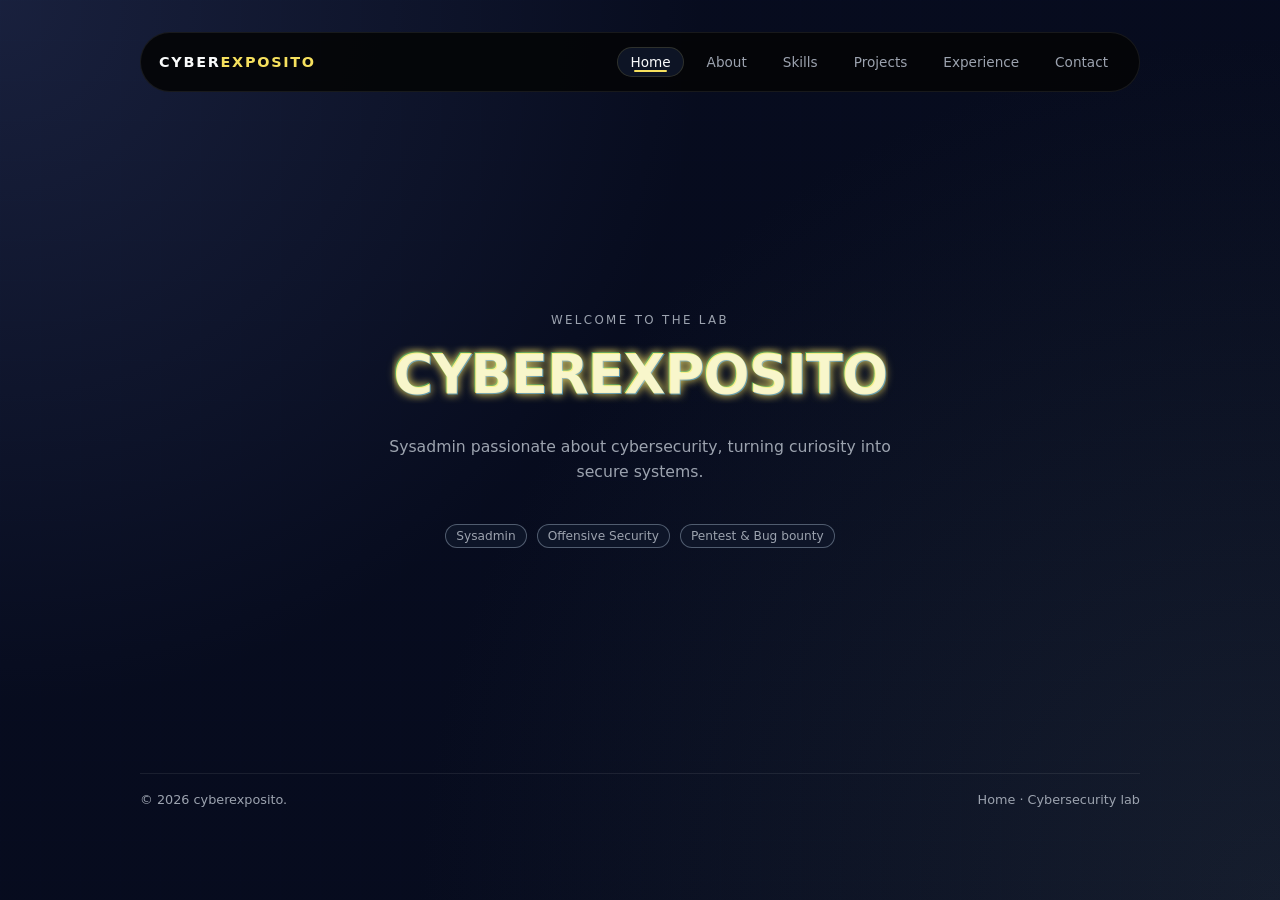
==== index.html @ ec44ff57 "Add website files" ====
<!DOCTYPE html>
<html lang="fr">
  <head>
    <meta charset="UTF-8" />
    <title>cyberexposito – Accueil</title>
    <meta name="viewport" content="width=device-width, initial-scale=1" />
    <link rel="stylesheet" href="styles.css" />
  </head>
  <body>
    <div class="page-wrapper">
      <header class="site-header">
        <a href="index.html" class="logo">CYBER<span>EXPOSITO</span></a>
        <nav class="nav">
          <a href="index.html" class="active">Home</a>
          <a href="about.html">About</a>
          <a href="skills.html">Skills</a>
          <a href="projects.html">Projects</a>
          <a href="experience.html">Experience</a>
          <a href="contact.html">Contact</a>
        </nav>
      </header>

      <main>
        <section class="hero landing-hero">
          <div class="hero-main">
            <p class="eyebrow">WELCOME TO THE LAB</p>

            <h1>
              <span class="glitch-text" data-text="CYBEREXPOSITO">
                CYBEREXPOSITO
              </span>
            </h1>

            <p class="hero-subtitle">
              Sysadmin passionate about cybersecurity, turning curiosity into secure systems.
            </p>

            <div class="landing-tags">
              <span class="tag">Sysadmin</span>
              <span class="tag">Offensive Security</span>
              <span class="tag">Pentest & Bug bounty</span>
            </div>
          </div>
        </section>
      </main>

      <footer class="site-footer">
        <span>© <span id="year"></span> cyberexposito.</span>
        <div class="footer-right">
          <span>Home · Cybersecurity lab</span>
        </div>
      </footer>
    </div>

    <script src="main.js"></script>
  </body>
</html>
---- styles.css ----
:root {
  --bg: #050608;
  --bg-alt: #0b0d11;
  --card: #10121a;
  --border-subtle: rgba(255, 255, 255, 0.08);
  --accent: #f6e05e;
  --accent-soft: rgba(246, 224, 94, 0.14);
  --text: #f9fafb;
  --muted: #9ca3af;
  --radius-lg: 18px;
  --radius-md: 12px;
  --radius-pill: 999px;
  --shadow-soft: 0 22px 55px rgba(0, 0, 0, 0.7);
  --max-width: 1040px;
  --transition-fast: 160ms ease-out;
  --transition-med: 260ms cubic-bezier(0.22, 0.61, 0.36, 1);
}

/* RESET / BASE */
*, *::before, *::after { box-sizing: border-box; }

html, body {
  margin: 0; padding: 0;
  color: var(--text);
  font-family: system-ui, -apple-system, sans-serif;
  scroll-behavior: smooth;
  cursor: auto;
}

/* ANIMATED BACKGROUND */
body {
  min-height: 100vh;
  background:
    radial-gradient(circle at 0% 0%, #171b2a 0, #050608 45%) fixed,
    radial-gradient(circle at 100% 100%, #111827 0, #020617 55%) fixed;
  background-blend-mode: screen;
  animation: gradientShift 18s ease-in-out infinite alternate;
  position: relative;
  overflow-x: hidden;
}

@keyframes gradientShift {
  0% { background-position: 0% 0%, 100% 100%; }
  50% { background-position: 20% 10%, 80% 90%; }
  100% { background-position: 40% 20%, 60% 80%; }
}

/* GRID OVERLAY */
body::before {
  content: ""; position: fixed; inset: 0; pointer-events: none;
  background-image:
    linear-gradient(rgba(148, 163, 184, 0.08) 1px, transparent 1px),
    linear-gradient(90deg, rgba(148, 163, 184, 0.08) 1px, transparent 1px);
  background-size: 40px 40px;
  mix-blend-mode: soft-light;
  opacity: 0.55;
  animation: gridScroll 24s linear infinite;
}

@keyframes gridScroll {
  0% { transform: translate3d(0, 0, 0); }
  100% { transform: translate3d(-40px, -40px, 0); }
}

.page-wrapper {
  max-width: var(--max-width);
  margin: 0 auto;
  padding: 32px 20px 64px;
  position: relative;
  z-index: 1;
}

/* HEADER / NAV */
.site-header {
  position: sticky; top: 12px; z-index: 20;
  display: flex; align-items: center; justify-content: space-between;
  padding: 14px 18px; margin-bottom: 40px;
  border-radius: var(--radius-pill);
  background: rgba(5, 6, 8, 0.94);
  border: 1px solid var(--border-subtle);
  backdrop-filter: blur(18px);
}

.logo {
  font-weight: 600; letter-spacing: 0.12em; font-size: 0.9rem;
  text-transform: uppercase; position: relative;
  text-decoration: none; color: var(--text);
}
.logo span { color: var(--accent); }
.logo::after {
  content: ""; position: absolute; inset: -4px; border-radius: inherit;
  border: 1px solid rgba(246, 224, 94, 0.25); opacity: 0; pointer-events: none;
  animation: logoPulse 7s ease-in-out infinite;
}
@keyframes logoPulse {
  0%, 40% { opacity: 0; transform: scale(0.96); }
  50% { opacity: 0.35; transform: scale(1.02); }
  60%, 100% { opacity: 0; transform: scale(0.98); }
}

.nav { display: flex; flex-wrap: wrap; gap: 10px; font-size: 0.85rem; }
.nav a {
  position: relative; text-decoration: none; color: var(--muted);
  padding: 6px 12px; border-radius: 999px; border: 1px solid transparent;
  transition: all 0.26s ease;
}
.nav a::after {
  content: ""; position: absolute; left: 16px; right: 16px; bottom: 4px;
  height: 2px; border-radius: 999px; background: var(--accent);
  transform: scaleX(0); opacity: 0; transition: transform 0.26s, opacity 0.26s;
}
.nav a:hover {
  color: var(--text); border-color: var(--border-subtle);
  background: rgba(15, 23, 42, 0.9); transform: translateY(-1px);
}
.nav a.active {
  color: var(--text); background: rgba(15, 23, 42, 0.9);
  border-color: var(--accent-soft);
}
.nav a.active::after { transform: scaleX(1); opacity: 1; }

/* HERO GENERAL (Used on inner pages) */
.page-hero {
  position: relative; padding: 48px 32px; margin-bottom: 56px;
  border-radius: var(--radius-lg);
  background: radial-gradient(circle at top left, rgba(246, 224, 94, 0.35), transparent 55%),
    radial-gradient(circle at bottom right, rgba(59, 130, 246, 0.22), transparent 60%),
    linear-gradient(135deg, #050608 0, #050608 40%, #020617 100%);
  border: 1px solid rgba(250, 250, 250, 0.15);
  box-shadow: var(--shadow-soft);
  display: grid; grid-template-columns: minmax(0, 3fr) minmax(0, 2fr);
  gap: 32px; overflow: hidden;
}

/* Orbit light & Scanlines ONLY for .page-hero (Removed from Landing Hero) */
.page-hero::before {
  content: ""; position: absolute; width: 280px; height: 280px;
  border-radius: 50%; background: radial-gradient(circle, rgba(246, 224, 94, 0.18), transparent 70%);
  filter: blur(4px); animation: orbitLight 14s linear infinite; pointer-events: none;
}
.page-hero::after {
  content: ""; position: absolute; inset: 0;
  background-image: linear-gradient(to bottom, rgba(15, 23, 42, 0) 0, rgba(15, 23, 42, 0.45) 1px, rgba(15, 23, 42, 0) 2px);
  background-size: 100% 3px; opacity: 0.35; mix-blend-mode: soft-light;
  pointer-events: none; animation: scanlines 2.2s linear infinite;
}

@keyframes orbitLight {
  0% { transform: translate(-40%, -60%); opacity: 0.7; }
  25% { transform: translate(60%, -50%); opacity: 0.9; }
  50% { transform: translate(70%, 40%); opacity: 0.7; }
  75% { transform: translate(-30%, 50%); opacity: 0.6; }
  100% { transform: translate(-40%, -60%); opacity: 0.7; }
}
@keyframes scanlines {
  0% { background-position-y: 0; } 100% { background-position-y: 3px; }
}

/* === LANDING HERO (CENTERED & CLEAN) === */
.hero.landing-hero {
  display: flex; flex-direction: column; align-items: center; justify-content: center; text-align: center;
  min-height: 65vh;
  background: transparent; border: none; box-shadow: none; padding: 0;
}
.hero-main {
  display: flex; flex-direction: column; align-items: center; width: 100%; max-width: 800px;
}
.hero-main h1, .page-hero h1 {
  font-size: clamp(2.4rem, 3.3vw + 0.8rem, 3.4rem);
  margin: 8px 0 16px; line-height: 1.02; letter-spacing: -0.02em;
}
.hero-main h1 span, .page-hero h1 span { color: var(--accent); }

.hero-subtitle {
  color: var(--muted); max-width: 32rem; font-size: 0.98rem; line-height: 1.6;
  margin-left: auto; margin-right: auto;
}

.eyebrow {
  text-transform: uppercase; letter-spacing: 0.2em; font-size: 0.74rem; color: var(--muted);
}

/* Landing specific layout */
.landing-cta {
  display: flex; justify-content: center; gap: 16px; margin-top: 26px; width: 100%;
}
.landing-tags {
  display: flex; justify-content: center; gap: 10px; margin-top: 24px;
}

/* META CARDS */
.hero-meta { display: flex; flex-direction: column; gap: 14px; }
.meta-card {
  padding: 14px 16px; border-radius: 14px;
  background: rgba(15, 23, 42, 0.9); border: 1px solid var(--border-subtle);
  font-size: 0.82rem; transition: all 0.26s ease;
  animation: floatLight 10s ease-in-out infinite;
}
.hero-meta .meta-card:nth-child(2) { animation-delay: 2.5s; }
@keyframes floatLight {
  0%, 100% { transform: translateY(0); } 50% { transform: translateY(-4px); }
}
.meta-card:hover {
  border-color: rgba(246, 224, 94, 0.45);
  box-shadow: 0 16px 40px rgba(15, 23, 42, 0.9);
  background: linear-gradient(135deg, rgba(246, 224, 94, 0.08), #020617);
}
.meta-card .label { display: block; text-transform: uppercase; letter-spacing: 0.16em; font-size: 0.7rem; color: var(--muted); margin-bottom: 6px; }
.meta-card .value { font-weight: 500; }

/* GLITCH TEXT */
.glitch-text { position: relative; display: inline-block; text-shadow: 0 0 10px rgba(246, 224, 94, 0.6); animation: glitch 1.9s infinite; }
.glitch-text::before, .glitch-text::after {
  content: attr(data-text); position: absolute; top: 0; left: 0; opacity: 0.6; clip-path: inset(0 0 0 0);
}
.glitch-text::before { color: #22c55e; transform: translate(-1px, -1px); mix-blend-mode: screen; }
.glitch-text::after { color: #38bdf8; transform: translate(1px, 1px); mix-blend-mode: screen; }

@keyframes glitch {
  0%, 100% { transform: translate(0); }
  20% { transform: translate(2px, -1px); }
  40% { transform: translate(-2px, 1px); }
  60% { transform: translate(1px, -1px); }
  80% { transform: translate(-1px, 1px); }
}

/* SECTIONS & CARDS */
main { margin-top: 16px; }
.section { margin: 56px 0; }
.section-narrow { max-width: 640px; }
.text-muted { color: var(--muted); }

.card {
  background: var(--bg-alt); border-radius: var(--radius-md);
  padding: 22px 22px 20px; border: 1px solid var(--border-subtle);
  box-shadow: 0 18px 40px rgba(0, 0, 0, 0.6);
  transition: all 0.26s cubic-bezier(0.22, 0.61, 0.36, 1);
}
.tilt-card { transform-style: preserve-3d; --rx: 0deg; --ry: 0deg; --tz: 0px; transform: perspective(800px) rotateX(var(--rx)) rotateY(var(--ry)) translateZ(var(--tz)); }
.card:hover {
  box-shadow: 0 26px 60px rgba(0, 0, 0, 0.85); border-color: var(--accent-soft);
  background: linear-gradient(135deg, rgba(246, 224, 94, 0.06), #020617);
}

.grid-2 { display: grid; gap: 24px; grid-template-columns: repeat(2, minmax(0, 1fr)); }
.grid-3 { display: grid; gap: 24px; grid-template-columns: repeat(3, minmax(0, 1fr)); }

/* BUTTONS */
.btn {
  --tx: 0px; --ty: 0px; display: inline-flex; align-items: center; justify-content: center;
  padding: 9px 18px; border-radius: var(--radius-pill); border: 1px solid transparent;
  font-size: 0.86rem; text-decoration: none; cursor: pointer;
  transform: translate3d(var(--tx), var(--ty), 0);
  transition: background 0.26s, color 0.26s, border-color 0.26s, box-shadow 0.26s, transform 0.12s;
}
.btn.primary { background: var(--accent); color: #111827; font-weight: 500; box-shadow: 0 14px 40px rgba(246, 224, 94, 0.35); }
.btn.primary:hover { box-shadow: 0 20px 55px rgba(246, 224, 94, 0.45); }
.btn.ghost { border-color: rgba(250, 250, 251, 0.22); background: rgba(15, 23, 42, 0.95); color: var(--text); }
.btn.ghost:hover { background: rgba(31, 41, 55, 1); }
.click-animate.clicked { transform: translate3d(var(--tx), calc(var(--ty) + 1px), 0) scale(0.97); filter: brightness(0.96); }
.btn.ripple { position: relative; overflow: hidden; }
.ripple-circle {
  position: absolute; border-radius: 50%; background: rgba(255, 255, 255, 0.25);
  transform: scale(0); animation: ripple 450ms ease-out; pointer-events: none;
}
@keyframes ripple { to { transform: scale(3); opacity: 0; } }

.tag-row { display: flex; flex-wrap: wrap; gap: 8px; }
.tag { font-size: 0.76rem; padding: 4px 10px; border-radius: 999px; border: 1px solid rgba(148, 163, 184, 0.5); color: var(--muted); background: rgba(15, 23, 42, 0.9); }

/* FOOTER */
.site-footer {
  margin-top: 56px; padding-top: 18px; border-top: 1px solid var(--border-subtle);
  display: flex; flex-wrap: wrap; justify-content: space-between; gap: 8px;
  font-size: 0.8rem; color: var(--muted);
}
.footer-right { display: flex; gap: 5px; align-items: center; }

/* Footer Trap Link - UPDATED to be invisible/seamless */
#trap-trigger { color: inherit; text-decoration: none; cursor: pointer; }

/* SCROLL REVEAL */
.reveal { opacity: 0; transform: translateY(18px) translateZ(0); transition: opacity 520ms ease-out, transform 520ms ease-out; }
.reveal.visible { opacity: 1; transform: translateY(0) translateZ(0); }

/* CUSTOM CURSOR */
a:hover, button:hover, .btn:hover, .click-animate:hover { cursor: url('sword.svg') 8 2, pointer; }

/* CHAOS MODE */
body.chaos-mode { animation: chaosHue 0.35s infinite alternate; filter: hue-rotate(90deg) contrast(1.6) saturate(1.8); }
body.chaos-mode .page-wrapper { filter: blur(2px); transform: scale(1.02); }
@keyframes chaosHue {
  0% { transform: translate(0, 0) rotate(0deg); }
  25% { transform: translate(-4px, 3px) rotate(-0.4deg); }
  50% { transform: translate(4px, -3px) rotate(0.4deg); }
  75% { transform: translate(-2px, 2px) rotate(-0.7deg); }
  100% { transform: translate(0, 0) rotate(0deg); }
}
.trap-overlay {
  position: fixed; inset: 0; z-index: 9999;
  background: repeating-linear-gradient(0deg, #000, #000 2px, #020617 2px, #020617 4px),
              radial-gradient(circle at center, rgba(250, 204, 21, 0.18), transparent 55%);
  display: flex; align-items: center; justify-content: center; mix-blend-mode: screen; pointer-events: none;
}
.trap-message {
  pointer-events: auto; font-size: clamp(2.2rem, 5vw + 1rem, 4.2rem); font-weight: 800; color: #f9fafb;
  text-align: center; text-transform: uppercase; letter-spacing: 0.25em; padding: 0 1.5rem;
  text-shadow: 0 0 10px rgba(248, 250, 252, 0.9), 0 0 25px rgba(250, 204, 21, 0.9);
  animation: trapGlitch 0.7s infinite steps(2, jump-start);
}
@keyframes trapGlitch {
  0%, 100% { transform: translate(0, 0); }
  20% { transform: translate(-6px, 3px) skewX(-8deg); }
  40% { transform: translate(6px, -3px) skewX(8deg); }
}
.chaos-target {
  animation: elementChaos 0.2s infinite alternate; mix-blend-mode: screen;
  text-shadow: 0 0 6px rgba(248, 250, 252, 0.9), 0 0 14px rgba(250, 204, 21, 0.9);
}
@keyframes elementChaos {
  0% { transform: translate(-4px, -2px) rotate(-1deg) scale(0.98); filter: hue-rotate(60deg); }
  100% { transform: translate(4px, 2px) rotate(1deg) scale(1.05); filter: hue-rotate(180deg); }
}

/* =========================================
   PAGE LAYOUTS & UPDATES
   ========================================= */

/* ABOUT PAGE: CENTERED STACK */
.about-single-col {
  max-width: 800px; margin: 0 auto; display: flex; flex-direction: column; gap: 2.5rem; align-items: center;
}
.hero-meta.horizontal {
  flex-direction: row; flex-wrap: wrap; justify-content: center; gap: 1.5rem; width: 100%;
}
.about-content { width: 100%; }

/* SKILLS: HOVER EFFECTS & LAYOUT */
.spec-sheet { display: flex; flex-direction: column; }
.spec-row {
  display: grid; grid-template-columns: 250px 1fr; gap: 2rem; padding: 2rem 0;
  border-bottom: 1px solid var(--border-subtle); align-items: center;
}
.spec-row:first-child { border-top: 1px solid var(--border-subtle); }
.spec-title { font-size: 1.2rem; font-weight: 600; color: var(--text); }
.spec-desc { font-size: 0.9rem; color: var(--muted); margin-top: 0.5rem; line-height: 1.4; }

.tag { transition: all 0.2s ease-out; cursor: default; }
.tag:hover {
  border-color: var(--accent); color: var(--text);
  background: rgba(246, 224, 94, 0.15); transform: translateY(-3px);
  box-shadow: 0 4px 15px rgba(246, 224, 94, 0.2);
}

/* PROJECTS: ZIG-ZAG LAYOUT */
.zigzag-grid { display: flex; flex-direction: column; gap: 4rem; }
.zigzag-item { display: grid; grid-template-columns: 1fr; gap: 1.5rem; }
.project-visual {
  background: var(--bg-alt); border: 1px solid var(--border-subtle);
  border-radius: var(--radius-md); height: 200px;
  display: flex; align-items: center; justify-content: center;
  color: var(--muted); font-family: monospace; position: relative; overflow: hidden;
}
.project-visual::before {
  content: "// SYSTEM ONLINE \000A >> INITIALIZING... \000A >> 200 OK";
  white-space: pre; opacity: 0.1; font-size: 0.8rem; position: absolute; left: 20px; top: 20px;
}

/* EXPERIENCE PAGE TIMELINE */
.timeline {
  display: flex; flex-direction: column; gap: 32px;
  border-left: 1px solid var(--border-subtle); padding-left: 20px;
}
.timeline-item { position: relative; padding-left: 4px; }
.timeline-item::before {
  content: ""; position: absolute; left: -26px; top: 1.5rem;
  width: 11px; height: 11px; border-radius: 999px;
  background: var(--accent); box-shadow: 0 0 0 7px rgba(246, 224, 94, 0.18);
}
.timeline-meta { display: flex; flex-wrap: wrap; gap: 10px; align-items: baseline; margin-bottom: 8px; }
.timeline-date {
  font-size: 0.85rem; color: var(--accent); font-weight: 600; text-transform: uppercase; letter-spacing: 0.05em;
}
.timeline-role { font-size: 1.1rem; font-weight: 600; color: var(--text); }
.timeline p { margin: 0; color: var(--muted); line-height: 1.6; }

/* CONTACT PAGE: CENTERED & CLEAN */
.contact-card { padding: 2.5rem; }
.contact-form { display: flex; flex-direction: column; gap: 1.5rem; }
.form-row { display: grid; grid-template-columns: 1fr 1fr; gap: 1.5rem; }
.form-group { display: flex; flex-direction: column; gap: 0.5rem; text-align: left; }
.form-group label {
  font-size: 0.85rem; text-transform: uppercase; letter-spacing: 0.05em; color: var(--muted); font-weight: 500;
}
.contact-form input, .contact-form textarea {
  width: 100%; background: rgba(5, 6, 8, 0.6); border: 1px solid var(--border-subtle);
  border-radius: 8px; padding: 12px 16px; color: var(--text);
  font-family: inherit; font-size: 0.95rem; transition: all 0.2s ease;
}
.contact-form input:focus, .contact-form textarea:focus {
  outline: none; border-color: var(--accent); box-shadow: 0 0 0 1px rgba(246, 224, 94, 0.3); background: rgba(5, 6, 8, 0.9);
}
.clean-link {
  color: var(--accent); text-decoration: none; font-weight: 500; position: relative; transition: color 0.2s;
}
.clean-link::after {
  content: ''; position: absolute; width: 100%; height: 1px; bottom: -2px; left: 0;
  background-color: var(--accent); transform: scaleX(0); transform-origin: bottom right; transition: transform 0.25s ease-out;
}
.clean-link:hover::after { transform: scaleX(1); transform-origin: bottom left; }

@media (min-width: 900px) {
  .zigzag-item { grid-template-columns: 1fr 1fr; align-items: center; gap: 4rem; }
  .zigzag-item:nth-child(even) .project-content { order: -1; text-align: right; }
  .zigzag-item:nth-child(even) .project-visual { order: 1; }
  .zigzag-item:nth-child(even) .tag-row { justify-content: flex-end; }
}

@media (max-width: 900px) {
  .split-layout, .spec-row { grid-template-columns: 1fr; gap: 1.5rem; }
  .sticky-header { position: relative; top: 0; margin-bottom: 2rem; }
  .zigzag-item:nth-child(even) .project-content { text-align: left; }
  .zigzag-item:nth-child(even) .tag-row { justify-content: flex-start; }
}

@media (max-width: 600px) {
  .hero-meta.horizontal { flex-direction: column; align-items: stretch; }
  .form-row { grid-template-columns: 1fr; }
  .contact-card { padding: 1.5rem; }
}



/* =========================================
   CONTACT PAGE FIXES
   ========================================= */

/* Force the Page Hero to center its content (overrides the default grid) */
.page-hero.centered {
  display: flex;
  flex-direction: column;
  align-items: center;
  justify-content: center;
  text-align: center;
}

/* Ensure the text container is centered and not too wide */
.page-hero.centered .hero-main {
  align-items: center;
  width: 100%;
  max-width: 700px;
  margin: 0 auto;
}

/* Ensure the subtitle is centered */
.page-hero.centered .hero-subtitle {
  margin-left: auto;
  margin-right: auto;
}



/* PROJECTS: ZIG-ZAG LAYOUT */
.zigzag-grid {
  display: flex;
  flex-direction: column;
  gap: 4rem;
}

.zigzag-item {
  display: grid;
  grid-template-columns: 1fr;
  gap: 1.5rem;
}

/* The Container for the Image */
.project-visual {
  background: var(--bg-alt);
  border: 1px solid var(--border-subtle);
  border-radius: var(--radius-md);
  /* Height is auto now to fit image, or fixed if you prefer uniform rows */
  height: 250px; 
  width: 100%;
  display: flex;
  align-items: center;
  justify-content: center;
  position: relative;
  overflow: hidden; /* Ensures image doesn't spill out */
  padding: 0; /* Removed padding so image hits edges */
}

/* The Image itself */
.project-img {
  width: 100%;
  height: 100%;
  object-fit: cover; /* Ensures image fills the box without stretching */
  transition: transform 0.5s ease, opacity 0.3s ease;
  opacity: 0.8; /* Slightly dim by default to blend with dark theme */
}

/* Hover Effect: Brighten and Zoom slightly */
.project-visual:hover .project-img {
  opacity: 1;
  transform: scale(1.03);
}

/* Remove the old ::before text content code */
.project-visual::before {
  display: none;
}

@media (min-width: 900px) {
  .zigzag-item {
    grid-template-columns: 1fr 1fr;
    align-items: center;
    gap: 4rem;
  }
  /* Even items: Text on left */
  .zigzag-item:nth-child(even) .project-content {
    order: -1; 
    text-align: right;
  }
  .zigzag-item:nth-child(even) .project-visual {
    order: 1;
  }
  /* Align tags for right-aligned text */
  .zigzag-item:nth-child(even) .tag-row {
    justify-content: flex-end;
  }
}

@media (max-width: 900px) {
  .zigzag-item:nth-child(even) .project-content { text-align: left; }
  .zigzag-item:nth-child(even) .tag-row { justify-content: flex-start; }
}




/* =========================================
   CHAOS MODE & SNAKE TRAP (FIXED BOTTOM)
   ========================================= */

/* 1. The Glitch State */
body.chaos-mode {
  filter: hue-rotate(90deg) contrast(1.6) saturate(1.8);
  overflow: hidden;
}

/* 2. Shake the CONTENT (Initial 2s only) */
body.chaos-mode .page-wrapper {
  animation: chaosShake 0.35s infinite alternate;
  filter: blur(2px);
  pointer-events: none;
}

/* 3. FORCE STOP ALL SHAKING when Game Starts */
body.game-active,
body.game-active .page-wrapper,
body.game-active * {
  animation: none !important;       /* Kill all movement */
  transform: none !important;       /* Reset positions */
  transition: none !important;      /* Kill transitions */
}

/* Dim background to focus on game */
body.game-active .page-wrapper {
  filter: blur(5px) grayscale(80%) !important;
  opacity: 0.3;
}

@keyframes chaosShake {
  0% { transform: translate(0, 0) rotate(0deg); }
  25% { transform: translate(-4px, 3px) rotate(-0.4deg); }
  50% { transform: translate(4px, -3px) rotate(0.4deg); }
  75% { transform: translate(-2px, 2px) rotate(-0.7deg); }
  100% { transform: translate(0, 0) rotate(0deg); }
}

/* 4. The Trap Overlay - ALIGNED TO BOTTOM */
.trap-overlay {
  position: fixed;
  inset: 0;
  z-index: 10000;
  background: rgba(0, 0, 0, 0.85);
  display: flex;
  align-items: flex-end; /* Pushes content to the bottom */
  justify-content: center;
  backdrop-filter: blur(5px);
  animation: fadeIn 0.5s ease-out;
  padding-bottom: 5vh; /* Lift slightly off the bottom edge */
}

@keyframes fadeIn {
  from { opacity: 0; }
  to { opacity: 1; }
}

/* 5. Snake Game Layout */
.snake-container {
  display: flex;
  flex-direction: column;
  align-items: center;
  gap: 0.5rem;
  pointer-events: auto;
  width: 100%;
  max-width: 500px;
  background: rgba(10, 12, 16, 0.9); /* Dark backing to make text pop */
  padding: 20px;
  border-radius: 12px 12px 0 0; /* Rounded top corners */
  border-top: 1px solid #ef4444;
}

.trap-message {
  font-size: 2rem;
  font-weight: 800;
  color: #ef4444;
  text-transform: uppercase;
  letter-spacing: 0.1em;
  text-shadow: 0 0 20px rgba(239, 68, 68, 0.6);
  margin: 0;
  text-align: center;
}

/* Instruction Box */
.game-instructions {
  background: rgba(0, 0, 0, 0.6);
  border: 1px solid var(--accent);
  padding: 8px 16px;
  border-radius: 4px;
  text-align: center;
  width: 100%;
  margin-bottom: 5px;
}

.game-instructions h3 {
  color: var(--accent);
  margin: 0;
  font-size: 1rem;
  text-transform: uppercase;
}

.game-instructions p {
  color: #ccc;
  font-size: 0.8rem;
  margin: 4px 0 0 0;
  font-family: monospace;
}

#snake-canvas {
  background-color: rgba(5, 6, 8, 1);
  border: 2px solid #ef4444;
  box-shadow: 0 0 20px rgba(239, 68, 68, 0.2);
  image-rendering: pixelated;
  width: 100%;
  max-width: 400px;
  aspect-ratio: 1 / 1;
}

.snake-score {
  font-family: monospace;
  font-size: 1.5rem;
  font-weight: bold;
  color: #fff;
}
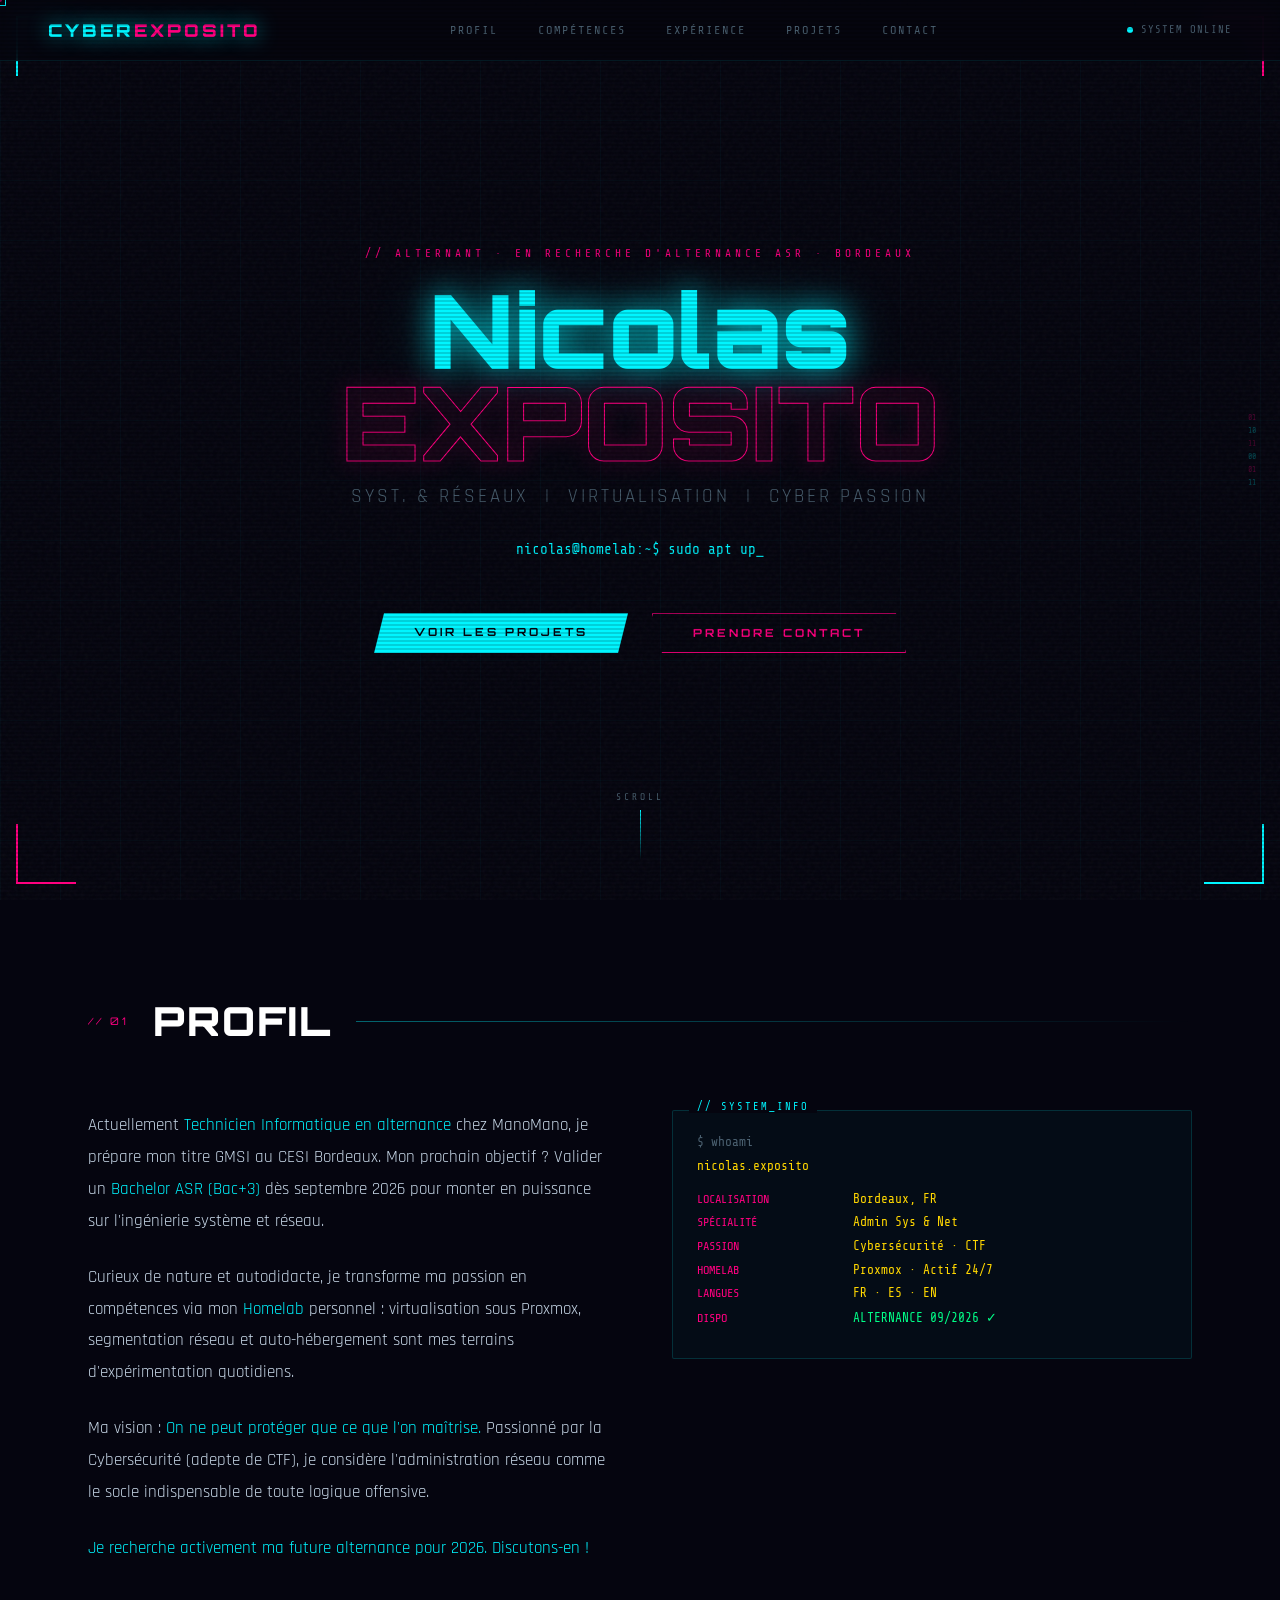
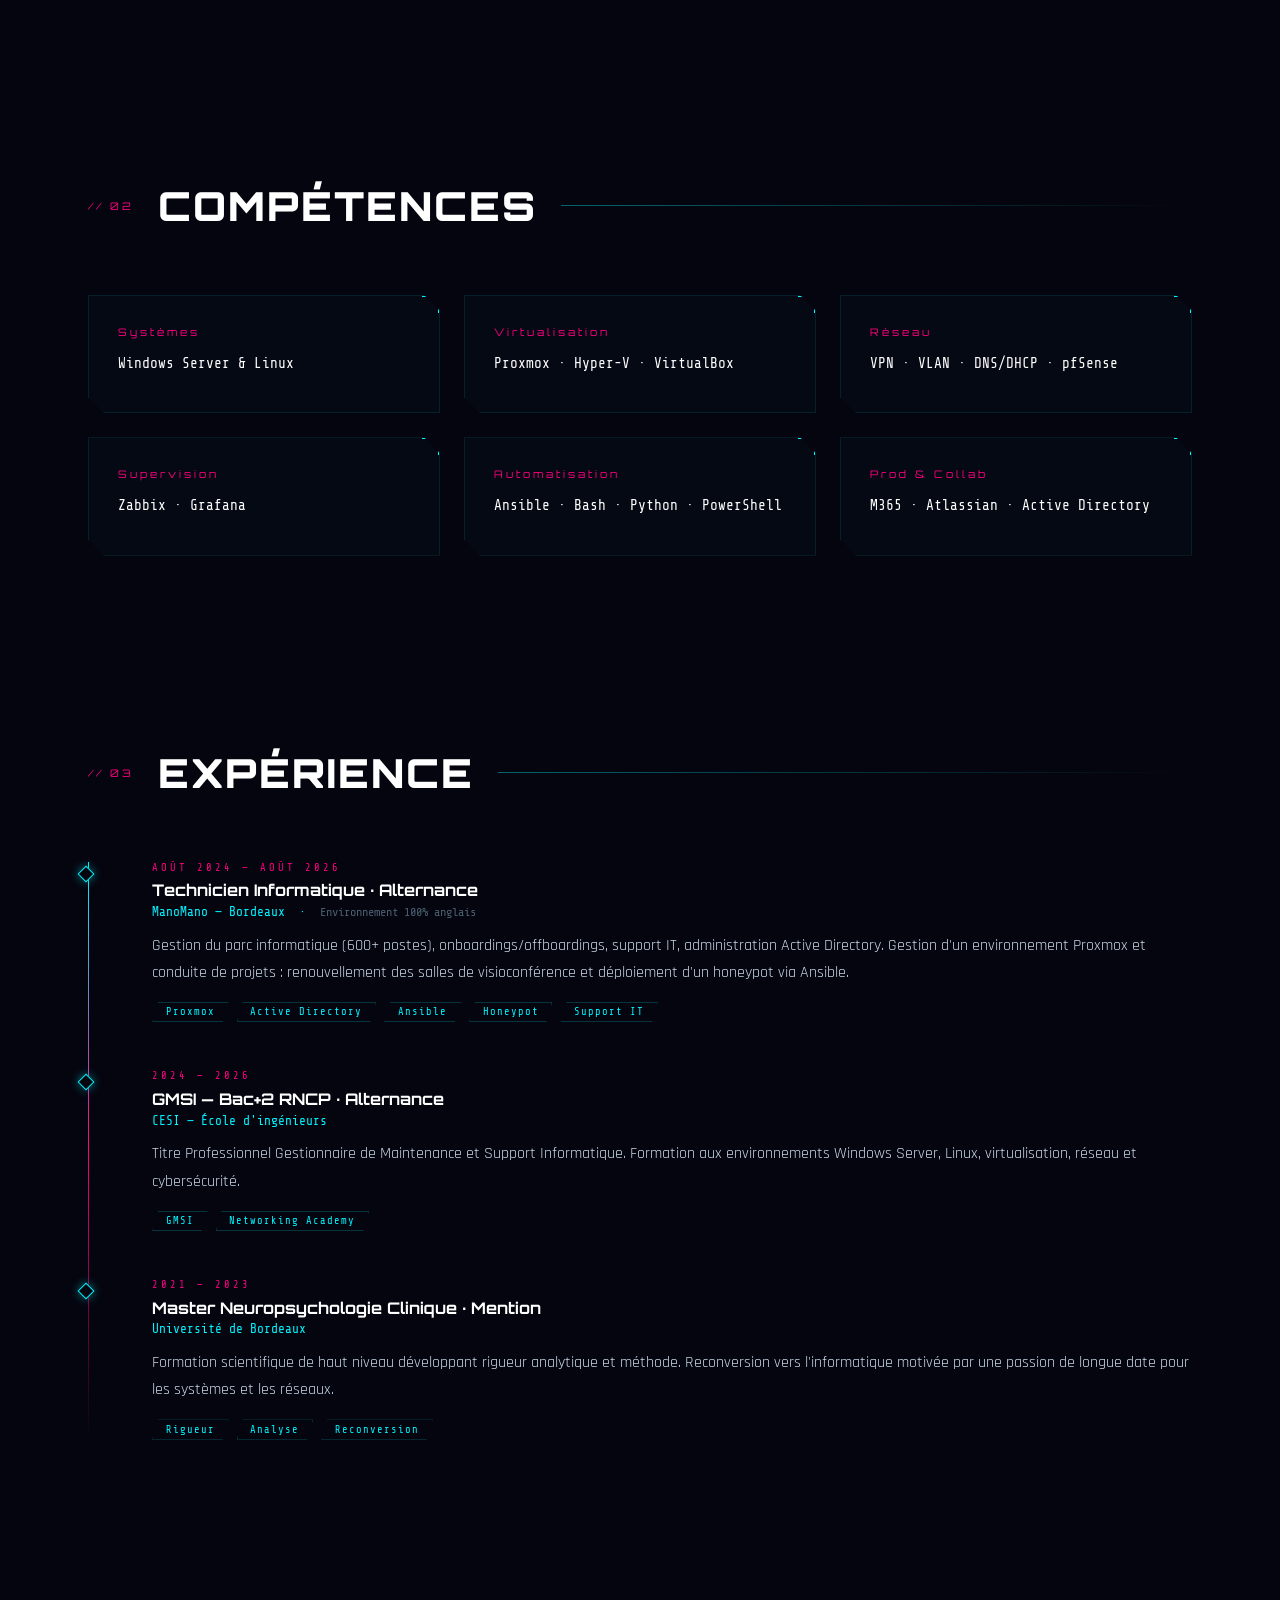
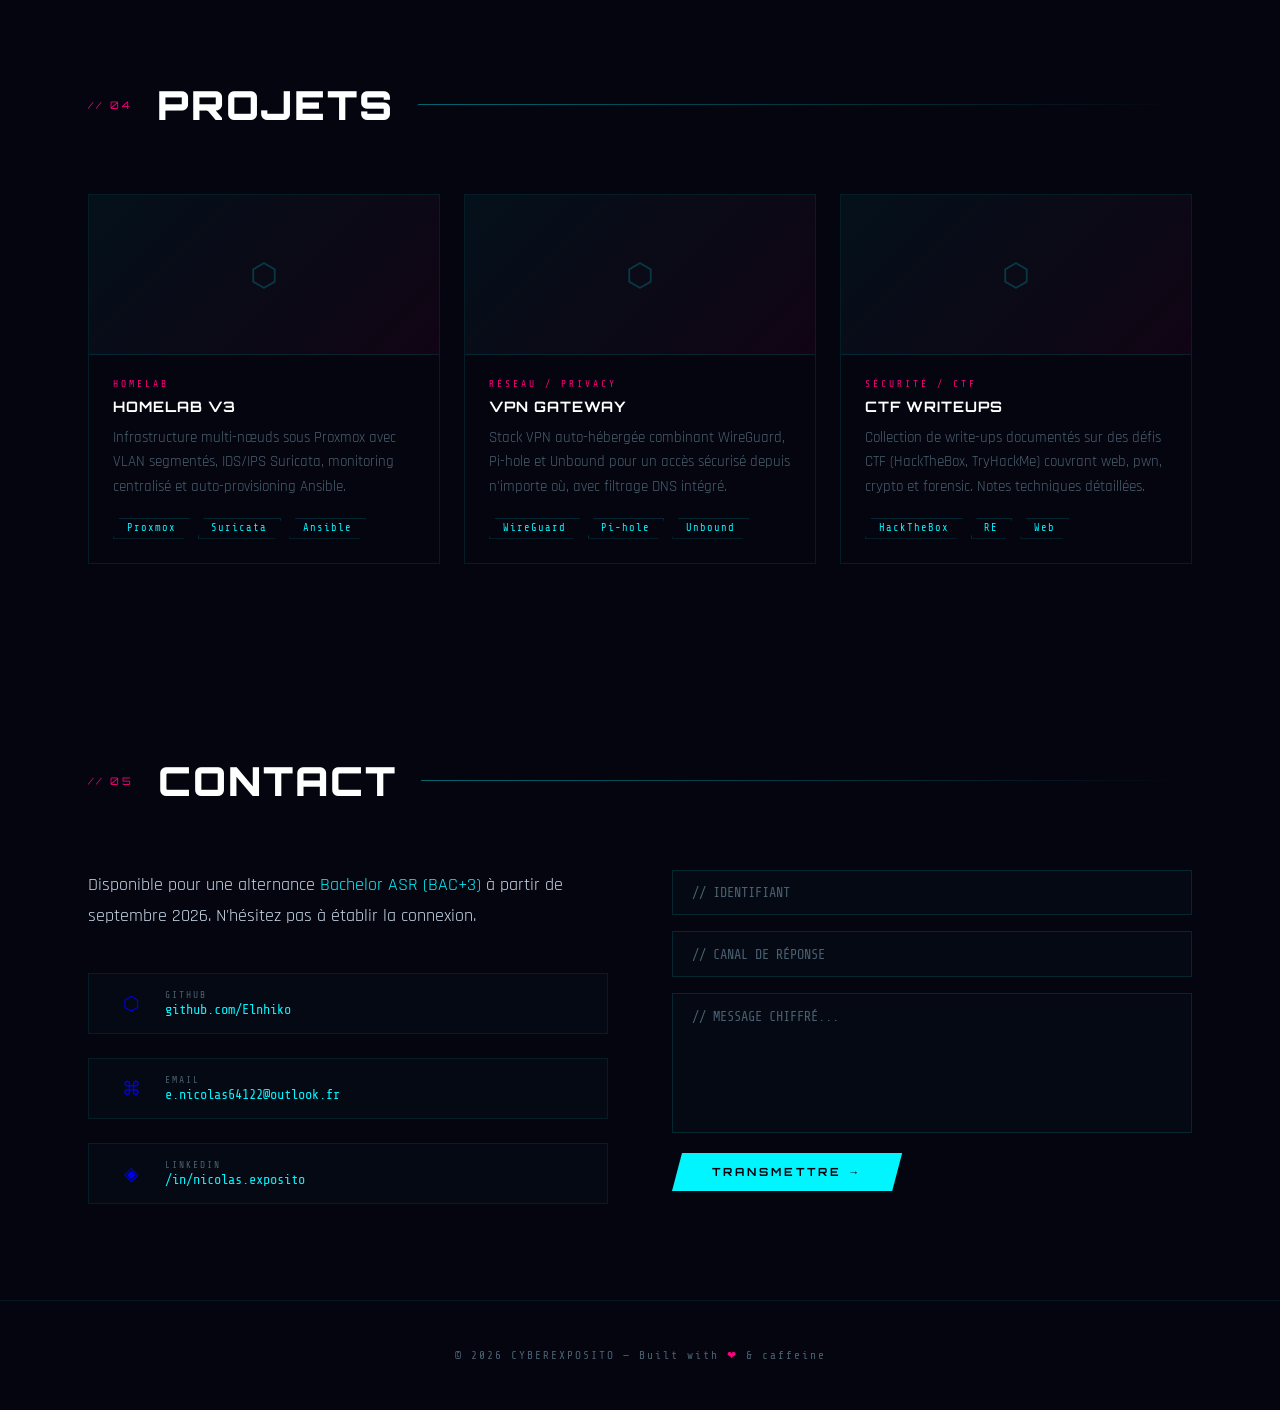
==== commit 1b32b44e: "rename to index.html" ====
--- a/index.html
+++ b/index.html
@@ -1,57 +1,1151 @@
-<!DOCTYPE html>
-<html lang="fr">
-  <head>
-    <meta charset="UTF-8" />
-    <title>cyberexposito – Accueil</title>
-    <meta name="viewport" content="width=device-width, initial-scale=1" />
-    <link rel="stylesheet" href="styles.css" />
-  </head>
-  <body>
-    <div class="page-wrapper">
-      <header class="site-header">
-        <a href="index.html" class="logo">CYBER<span>EXPOSITO</span></a>
-        <nav class="nav">
-          <a href="index.html" class="active">Home</a>
-          <a href="about.html">About</a>
-          <a href="skills.html">Skills</a>
-          <a href="projects.html">Projects</a>
-          <a href="experience.html">Experience</a>
-          <a href="contact.html">Contact</a>
-        </nav>
-      </header>
-
-      <main>
-        <section class="hero landing-hero">
-          <div class="hero-main">
-            <p class="eyebrow">WELCOME TO THE LAB</p>
-
-            <h1>
-              <span class="glitch-text" data-text="CYBEREXPOSITO">
-                CYBEREXPOSITO
-              </span>
-            </h1>
-
-            <p class="hero-subtitle">
-              Sysadmin passionate about cybersecurity, turning curiosity into secure systems.
-            </p>
-
-            <div class="landing-tags">
-              <span class="tag">Sysadmin</span>
-              <span class="tag">Offensive Security</span>
-              <span class="tag">Pentest & Bug bounty</span>
-            </div>
-          </div>
-        </section>
-      </main>
-
-      <footer class="site-footer">
-        <span>© <span id="year"></span> cyberexposito.</span>
-        <div class="footer-right">
-          <span>Home · Cybersecurity lab</span>
-        </div>
-      </footer>
-    </div>
-
-    <script src="main.js"></script>
-  </body>
-</html>+<!DOCTYPE html>
+<html lang="fr">
+<head>
+<meta charset="UTF-8"/>
+<meta name="viewport" content="width=device-width, initial-scale=1.0"/>
+<title>CYBEREXPOSITO // PORTFOLIO</title>
+<link href="https://fonts.googleapis.com/css2?family=Orbitron:wght@400;700;900&family=Share+Tech+Mono&family=Rajdhani:wght@300;400;600&display=swap" rel="stylesheet"/>
+<style>
+:root {
+  --cyan: #00f5ff;
+  --magenta: #ff0080;
+  --yellow: #ffd700;
+  --dark: #05050f;
+  --dark2: #0a0a1a;
+  --dark3: #0f0f28;
+  --grid: rgba(0,245,255,0.03);
+  --text: #c8d8e8;
+  --dim: #4a6070;
+}
+
+*{margin:0;padding:0;box-sizing:border-box;}
+
+html{scroll-behavior:smooth;}
+
+body{
+  background:var(--dark);
+  color:var(--text);
+  font-family:'Share Tech Mono',monospace;
+  overflow-x:hidden;
+  cursor:crosshair;
+}
+
+/* SCANLINES */
+body::before{
+  content:'';
+  position:fixed;inset:0;
+  background:repeating-linear-gradient(0deg,transparent,transparent 2px,rgba(0,0,0,0.15) 2px,rgba(0,0,0,0.15) 4px);
+  pointer-events:none;
+  z-index:9999;
+}
+
+/* GRID BACKGROUND */
+body::after{
+  content:'';
+  position:fixed;inset:0;
+  background-image:
+    linear-gradient(var(--grid) 1px,transparent 1px),
+    linear-gradient(90deg,var(--grid) 1px,transparent 1px);
+  background-size:60px 60px;
+  pointer-events:none;
+  z-index:0;
+}
+
+/* NOISE TEXTURE */
+.noise{
+  position:fixed;inset:0;
+  opacity:0.04;
+  background-image:url("data:image/svg+xml,%3Csvg viewBox='0 0 256 256' xmlns='http://www.w3.org/2000/svg'%3E%3Cfilter id='n'%3E%3CfeTurbulence type='fractalNoise' baseFrequency='0.9' numOctaves='4'/%3E%3C/filter%3E%3Crect width='100%25' height='100%25' filter='url(%23n)'/%3E%3C/svg%3E");
+  pointer-events:none;
+  z-index:1;
+}
+
+/* CORNER DECORATIONS */
+.corner{position:fixed;width:60px;height:60px;z-index:100;}
+.corner-tl{top:16px;left:16px;border-top:2px solid var(--cyan);border-left:2px solid var(--cyan);}
+.corner-tr{top:16px;right:16px;border-top:2px solid var(--magenta);border-right:2px solid var(--magenta);}
+.corner-bl{bottom:16px;left:16px;border-bottom:2px solid var(--magenta);border-left:2px solid var(--magenta);}
+.corner-br{bottom:16px;right:16px;border-bottom:2px solid var(--cyan);border-right:2px solid var(--cyan);}
+
+/* NAV */
+nav{
+  position:fixed;top:0;left:0;right:0;
+  z-index:1000;
+  display:flex;align-items:center;justify-content:space-between;
+  padding:1.2rem 3rem;
+  background:rgba(5,5,15,0.85);
+  backdrop-filter:blur(12px);
+  border-bottom:1px solid rgba(0,245,255,0.1);
+}
+
+.nav-logo{
+  font-family:'Orbitron',sans-serif;
+  font-size:1.1rem;font-weight:900;
+  color:var(--cyan);
+  text-shadow:0 0 20px rgba(0,245,255,0.8);
+  letter-spacing:3px;
+}
+
+.nav-logo span{color:var(--magenta);}
+
+.nav-links{display:flex;gap:2.5rem;}
+
+.nav-links a{
+  color:var(--dim);
+  text-decoration:none;
+  font-size:0.75rem;
+  letter-spacing:2px;
+  text-transform:uppercase;
+  transition:all 0.3s;
+  position:relative;
+}
+
+.nav-links a::after{
+  content:'';
+  position:absolute;bottom:-4px;left:0;right:0;height:1px;
+  background:var(--cyan);
+  transform:scaleX(0);
+  transition:transform 0.3s;
+}
+
+.nav-links a:hover{color:var(--cyan);text-shadow:0 0 10px var(--cyan);}
+.nav-links a:hover::after{transform:scaleX(1);}
+
+.nav-status{
+  display:flex;align-items:center;gap:8px;
+  font-size:0.65rem;color:var(--dim);letter-spacing:1px;
+}
+
+.status-dot{
+  width:6px;height:6px;border-radius:50%;
+  background:var(--cyan);
+  animation:pulse-dot 1.5s ease-in-out infinite;
+}
+
+@keyframes pulse-dot{
+  0%,100%{box-shadow:0 0 4px var(--cyan);}
+  50%{box-shadow:0 0 12px var(--cyan),0 0 24px rgba(0,245,255,0.5);}
+}
+
+/* HERO */
+#hero{
+  min-height:100vh;
+  display:flex;align-items:center;justify-content:center;
+  position:relative;
+  padding:6rem 3rem;
+  z-index:2;
+}
+
+.hero-content{text-align:center;max-width:900px;}
+
+.hero-tag{
+  font-size:0.7rem;letter-spacing:4px;
+  color:var(--magenta);
+  text-transform:uppercase;
+  margin-bottom:1.5rem;
+  opacity:0;
+  animation:fade-up 0.6s 0.3s forwards;
+}
+
+.hero-name{
+  font-family:'Orbitron',sans-serif;
+  font-size:clamp(2.5rem,8vw,7rem);
+  font-weight:900;
+  line-height:0.9;
+  margin-bottom:1rem;
+  opacity:0;
+  animation:fade-up 0.6s 0.5s forwards;
+}
+
+.hero-name .line1{
+  display:block;
+  color:var(--cyan);
+  text-shadow:0 0 30px rgba(0,245,255,0.7),0 0 60px rgba(0,245,255,0.3);
+  animation:glitch 8s infinite 2s;
+}
+
+.hero-name .line2{
+  display:block;
+  -webkit-text-stroke:1px var(--magenta);
+  color:transparent;
+  text-shadow:none;
+  filter:drop-shadow(0 0 10px var(--magenta));
+}
+
+@keyframes glitch{
+  0%,94%,100%{clip-path:none;transform:none;}
+  95%{clip-path:inset(20% 0 60% 0);transform:translate(-4px,0);}
+  96%{clip-path:inset(60% 0 10% 0);transform:translate(4px,0);}
+  97%{clip-path:inset(40% 0 30% 0);transform:translate(-2px,0);}
+  98%{clip-path:none;transform:none;}
+}
+
+.hero-subtitle{
+  font-family:'Rajdhani',sans-serif;
+  font-size:1.2rem;
+  color:var(--dim);
+  letter-spacing:3px;
+  text-transform:uppercase;
+  margin-bottom:2rem;
+  opacity:0;
+  animation:fade-up 0.6s 0.7s forwards;
+}
+
+.typing-container{
+  font-size:0.9rem;
+  color:var(--cyan);
+  min-height:1.5rem;
+  margin-bottom:3rem;
+  opacity:0;
+  animation:fade-up 0.6s 0.9s forwards;
+}
+
+.typing-container::after{
+  content:'_';
+  animation:blink 0.8s infinite;
+}
+
+@keyframes blink{0%,100%{opacity:1;}50%{opacity:0;}}
+
+.hero-cta{
+  display:flex;gap:1.5rem;justify-content:center;flex-wrap:wrap;
+  opacity:0;
+  animation:fade-up 0.6s 1.1s forwards;
+}
+
+.btn{
+  padding:0.75rem 2.5rem;
+  font-family:'Orbitron',sans-serif;
+  font-size:0.7rem;
+  font-weight:700;
+  letter-spacing:3px;
+  text-transform:uppercase;
+  text-decoration:none;
+  cursor:pointer;
+  border:none;
+  transition:all 0.3s;
+  position:relative;
+  overflow:hidden;
+}
+
+.btn::before{
+  content:'';
+  position:absolute;inset:0;
+  background:linear-gradient(90deg,transparent,rgba(255,255,255,0.1),transparent);
+  transform:translateX(-100%);
+  transition:transform 0.4s;
+}
+
+.btn:hover::before{transform:translateX(100%);}
+
+.btn-primary{
+  background:var(--cyan);
+  color:var(--dark);
+  clip-path:polygon(10px 0,100% 0,calc(100% - 10px) 100%,0 100%);
+}
+
+.btn-primary:hover{
+  background:#00ccdd;
+  box-shadow:0 0 30px rgba(0,245,255,0.6);
+  transform:translateY(-2px);
+}
+
+.btn-outline{
+  background:transparent;
+  color:var(--magenta);
+  border:1px solid var(--magenta);
+  clip-path:polygon(0 0,calc(100% - 10px) 0,100% 100%,10px 100%);
+}
+
+.btn-outline:hover{
+  background:rgba(255,0,128,0.1);
+  box-shadow:0 0 30px rgba(255,0,128,0.4);
+  transform:translateY(-2px);
+}
+
+.hero-scroll{
+  position:absolute;bottom:2.5rem;left:50%;transform:translateX(-50%);
+  display:flex;flex-direction:column;align-items:center;gap:8px;
+  font-size:0.6rem;letter-spacing:3px;color:var(--dim);
+}
+
+.scroll-line{
+  width:1px;height:50px;
+  background:linear-gradient(to bottom,var(--cyan),transparent);
+  animation:scroll-line 2s ease-in-out infinite;
+}
+
+@keyframes scroll-line{
+  0%{transform:scaleY(0);transform-origin:top;}
+  50%{transform:scaleY(1);transform-origin:top;}
+  51%{transform:scaleY(1);transform-origin:bottom;}
+  100%{transform:scaleY(0);transform-origin:bottom;}
+}
+
+@keyframes fade-up{
+  from{opacity:0;transform:translateY(30px);}
+  to{opacity:1;transform:translateY(0);}
+}
+
+/* SECTIONS */
+section{
+  position:relative;z-index:2;
+  padding:6rem 3rem;
+  max-width:1200px;margin:0 auto;
+}
+
+.section-header{
+  display:flex;align-items:center;gap:1.5rem;
+  margin-bottom:4rem;
+}
+
+.section-num{
+  font-family:'Orbitron',sans-serif;
+  font-size:0.65rem;
+  color:var(--magenta);
+  letter-spacing:3px;
+}
+
+.section-title{
+  font-family:'Orbitron',sans-serif;
+  font-size:clamp(1.5rem,4vw,2.5rem);
+  font-weight:900;
+  color:#fff;
+  text-transform:uppercase;
+  letter-spacing:2px;
+}
+
+.section-line{
+  flex:1;height:1px;
+  background:linear-gradient(to right,rgba(0,245,255,0.4),transparent);
+}
+
+/* ABOUT */
+#about .about-grid{
+  display:grid;
+  grid-template-columns:1fr 1fr;
+  gap:4rem;
+  align-items:start;
+}
+
+.about-text p{
+  font-family:'Rajdhani',sans-serif;
+  font-size:1.05rem;
+  color:var(--text);
+  line-height:1.9;
+  margin-bottom:1.5rem;
+}
+
+.about-text p span{color:var(--cyan);}
+
+.terminal-box{
+  background:rgba(0,245,255,0.03);
+  border:1px solid rgba(0,245,255,0.15);
+  border-radius:2px;
+  padding:1.5rem;
+  position:relative;
+}
+
+.terminal-box::before{
+  content:'// SYSTEM_INFO';
+  position:absolute;top:-0.6rem;left:1rem;
+  background:var(--dark);
+  padding:0 0.5rem;
+  font-size:0.65rem;
+  color:var(--cyan);
+  letter-spacing:2px;
+}
+
+.terminal-line{
+  display:flex;gap:1rem;
+  margin-bottom:0.6rem;
+  font-size:0.8rem;
+  align-items:baseline;
+}
+
+.terminal-key{
+  color:var(--magenta);
+  min-width:140px;
+  font-size:0.75rem;
+}
+
+.terminal-val{color:var(--yellow);}
+
+.terminal-comment{color:var(--dim);}
+
+/* SKILLS */
+#skills .skills-grid{
+  display:grid;
+  grid-template-columns:repeat(auto-fit,minmax(280px,1fr));
+  gap:1.5rem;
+}
+
+.skill-card{
+  background:rgba(0,245,255,0.02);
+  border:1px solid rgba(0,245,255,0.1);
+  padding:1.8rem;
+  position:relative;
+  transition:all 0.3s;
+  clip-path:polygon(0 0,calc(100% - 16px) 0,100% 16px,100% 100%,16px 100%,0 calc(100% - 16px));
+}
+
+.skill-card:hover{
+  background:rgba(0,245,255,0.05);
+  border-color:rgba(0,245,255,0.3);
+  transform:translateY(-4px);
+}
+
+.skill-card::after{
+  content:'';
+  position:absolute;top:0;right:0;
+  width:16px;height:16px;
+  border-top:1px solid var(--cyan);
+  border-right:1px solid var(--cyan);
+}
+
+.skill-category{
+  font-family:'Orbitron',sans-serif;
+  font-size:0.65rem;
+  color:var(--magenta);
+  letter-spacing:3px;
+  margin-bottom:1rem;
+}
+
+.skill-name{
+  font-size:0.9rem;
+  color:#fff;
+  margin-bottom:0.8rem;
+}
+
+.skill-bar{
+  height:2px;
+  background:rgba(255,255,255,0.05);
+  position:relative;
+  margin-bottom:0.3rem;
+}
+
+.skill-fill{
+  height:100%;
+  background:linear-gradient(90deg,var(--cyan),var(--magenta));
+  position:relative;
+  animation:fill-bar 1.5s cubic-bezier(0.4,0,0.2,1) forwards;
+  transform-origin:left;
+}
+
+@keyframes fill-bar{from{transform:scaleX(0);}to{transform:scaleX(1);}}
+
+.skill-pct{
+  font-size:0.65rem;
+  color:var(--dim);
+  text-align:right;
+}
+
+/* EXPERIENCE */
+#experience .timeline{
+  position:relative;
+  padding-left:2rem;
+}
+
+#experience .timeline::before{
+  content:'';
+  position:absolute;left:0;top:0;bottom:0;
+  width:1px;
+  background:linear-gradient(to bottom,var(--cyan),var(--magenta),transparent);
+}
+
+.timeline-item{
+  position:relative;
+  margin-bottom:3rem;
+  padding-left:2rem;
+}
+
+.timeline-item::before{
+  content:'';
+  position:absolute;left:-2.5rem;top:6px;
+  width:10px;height:10px;
+  border:1px solid var(--cyan);
+  background:var(--dark);
+  transform:rotate(45deg);
+  box-shadow:0 0 10px rgba(0,245,255,0.5);
+}
+
+.exp-date{
+  font-size:0.65rem;
+  color:var(--magenta);
+  letter-spacing:3px;
+  margin-bottom:0.4rem;
+}
+
+.exp-title{
+  font-family:'Orbitron',sans-serif;
+  font-size:1rem;
+  font-weight:700;
+  color:#fff;
+  margin-bottom:0.3rem;
+}
+
+.exp-company{
+  font-size:0.8rem;
+  color:var(--cyan);
+  margin-bottom:0.8rem;
+}
+
+.exp-desc{
+  font-family:'Rajdhani',sans-serif;
+  font-size:1rem;
+  color:var(--text);
+  line-height:1.7;
+}
+
+.exp-tags{
+  display:flex;flex-wrap:wrap;gap:0.5rem;
+  margin-top:1rem;
+}
+
+.tag{
+  padding:0.2rem 0.8rem;
+  border:1px solid rgba(0,245,255,0.2);
+  font-size:0.65rem;
+  color:var(--cyan);
+  letter-spacing:1px;
+  clip-path:polygon(6px 0,100% 0,calc(100% - 6px) 100%,0 100%);
+}
+
+/* PROJECTS */
+#projects .projects-grid{
+  display:grid;
+  grid-template-columns:repeat(auto-fit,minmax(320px,1fr));
+  gap:1.5rem;
+}
+
+.project-card{
+  background:rgba(5,5,15,0.8);
+  border:1px solid rgba(0,245,255,0.1);
+  overflow:hidden;
+  transition:all 0.3s;
+  position:relative;
+}
+
+.project-card:hover{
+  border-color:rgba(0,245,255,0.4);
+  transform:translateY(-6px);
+  box-shadow:0 20px 60px rgba(0,245,255,0.1),0 0 0 1px rgba(0,245,255,0.15);
+}
+
+.project-img{
+  width:100%;height:160px;
+  object-fit:cover;
+  filter:saturate(0.3) brightness(0.6);
+  transition:all 0.3s;
+}
+
+.project-card:hover .project-img{
+  filter:saturate(0.6) brightness(0.8);
+}
+
+.project-img-placeholder{
+  width:100%;height:160px;
+  background:linear-gradient(135deg,rgba(0,245,255,0.05),rgba(255,0,128,0.05));
+  display:flex;align-items:center;justify-content:center;
+  font-family:'Orbitron',sans-serif;
+  font-size:2rem;
+  color:rgba(0,245,255,0.2);
+  border-bottom:1px solid rgba(0,245,255,0.1);
+}
+
+.project-body{padding:1.5rem;}
+
+.project-type{
+  font-size:0.6rem;
+  color:var(--magenta);
+  letter-spacing:3px;
+  text-transform:uppercase;
+  margin-bottom:0.5rem;
+}
+
+.project-name{
+  font-family:'Orbitron',sans-serif;
+  font-size:0.9rem;
+  font-weight:700;
+  color:#fff;
+  margin-bottom:0.7rem;
+  letter-spacing:1px;
+}
+
+.project-desc{
+  font-family:'Rajdhani',sans-serif;
+  font-size:0.95rem;
+  color:var(--dim);
+  line-height:1.6;
+  margin-bottom:1.2rem;
+}
+
+.project-links{display:flex;gap:1rem;}
+
+.project-link{
+  font-size:0.65rem;
+  color:var(--cyan);
+  text-decoration:none;
+  letter-spacing:2px;
+  text-transform:uppercase;
+  transition:all 0.2s;
+  display:flex;align-items:center;gap:4px;
+}
+
+.project-link:hover{
+  color:#fff;
+  text-shadow:0 0 8px var(--cyan);
+}
+
+/* CONTACT */
+#contact .contact-grid{
+  display:grid;
+  grid-template-columns:1fr 1fr;
+  gap:4rem;
+  align-items:start;
+}
+
+.contact-info{display:flex;flex-direction:column;gap:1.5rem;}
+
+.contact-item{
+  display:flex;align-items:center;gap:1rem;
+  padding:1rem 1.5rem;
+  background:rgba(0,245,255,0.02);
+  border:1px solid rgba(0,245,255,0.08);
+  transition:all 0.3s;
+  text-decoration:none;
+}
+
+.contact-item:hover{
+  background:rgba(0,245,255,0.05);
+  border-color:rgba(0,245,255,0.25);
+  transform:translateX(6px);
+}
+
+.contact-icon{
+  font-size:1.2rem;
+  width:36px;text-align:center;
+}
+
+.contact-label{
+  font-size:0.6rem;
+  color:var(--dim);
+  letter-spacing:2px;
+  text-transform:uppercase;
+  margin-bottom:2px;
+}
+
+.contact-val{
+  font-size:0.85rem;
+  color:var(--cyan);
+}
+
+.contact-form{display:flex;flex-direction:column;gap:1rem;}
+
+.form-group{position:relative;}
+
+.form-group input,
+.form-group textarea{
+  width:100%;
+  background:rgba(0,245,255,0.02);
+  border:1px solid rgba(0,245,255,0.12);
+  color:#fff;
+  padding:0.9rem 1.2rem;
+  font-family:'Share Tech Mono',monospace;
+  font-size:0.85rem;
+  outline:none;
+  transition:all 0.3s;
+  resize:none;
+}
+
+.form-group input::placeholder,
+.form-group textarea::placeholder{color:var(--dim);}
+
+.form-group input:focus,
+.form-group textarea:focus{
+  border-color:var(--cyan);
+  background:rgba(0,245,255,0.04);
+  box-shadow:0 0 0 1px rgba(0,245,255,0.1);
+}
+
+.form-group textarea{height:140px;}
+
+/* FOOTER */
+footer{
+  position:relative;z-index:2;
+  text-align:center;
+  padding:3rem;
+  border-top:1px solid rgba(0,245,255,0.08);
+}
+
+.footer-text{
+  font-size:0.7rem;
+  color:var(--dim);
+  letter-spacing:2px;
+}
+
+.footer-text span{color:var(--magenta);}
+
+/* DECORATIVE ELEMENTS */
+.hex-grid{
+  position:absolute;
+  right:-100px;top:50%;transform:translateY(-50%);
+  width:300px;height:300px;
+  opacity:0.04;
+  pointer-events:none;
+}
+
+.data-stream{
+  position:fixed;right:1.5rem;top:50%;transform:translateY(-50%);
+  display:flex;flex-direction:column;gap:4px;
+  z-index:100;
+  opacity:0.3;
+}
+
+.data-bit{
+  font-size:0.5rem;
+  color:var(--cyan);
+  animation:data-flow 3s linear infinite;
+}
+
+.data-bit:nth-child(odd){animation-delay:1.5s;color:var(--magenta);}
+
+@keyframes data-flow{
+  0%{opacity:0;transform:translateY(-10px);}
+  20%{opacity:1;}
+  80%{opacity:1;}
+  100%{opacity:0;transform:translateY(10px);}
+}
+
+/* CURSOR */
+.cursor{
+  position:fixed;pointer-events:none;z-index:9998;
+  width:12px;height:12px;
+  border:1px solid var(--cyan);
+  transform:translate(-50%,-50%);
+  transition:all 0.1s;
+  mix-blend-mode:screen;
+}
+
+.cursor-trail{
+  position:fixed;pointer-events:none;z-index:9997;
+  width:4px;height:4px;
+  background:var(--magenta);
+  border-radius:50%;
+  transform:translate(-50%,-50%);
+  transition:all 0.2s;
+  opacity:0.6;
+}
+
+/* ANIMATIONS */
+.reveal{opacity:0;transform:translateY(20px);transition:opacity 0.7s,transform 0.7s;}
+.reveal.visible{opacity:1;transform:translateY(0);}
+
+/* SCROLLBAR */
+::-webkit-scrollbar{width:4px;}
+::-webkit-scrollbar-track{background:var(--dark);}
+::-webkit-scrollbar-thumb{background:var(--cyan);border-radius:2px;}
+
+/* RESPONSIVE */
+@media(max-width:768px){
+  nav{padding:1rem 1.5rem;}
+  .nav-links{display:none;}
+  section{padding:4rem 1.5rem;}
+  #about .about-grid,
+  #contact .contact-grid{grid-template-columns:1fr;}
+  .data-stream{display:none;}
+}
+
+/* SELECTION */
+::selection{background:rgba(0,245,255,0.2);color:var(--cyan);}
+</style>
+</head>
+<body>
+
+<!-- NOISE -->
+<div class="noise"></div>
+
+<!-- CURSOR -->
+<div class="cursor" id="cursor"></div>
+<div class="cursor-trail" id="cursor-trail"></div>
+
+<!-- CORNER DECO -->
+<div class="corner corner-tl"></div>
+<div class="corner corner-tr"></div>
+<div class="corner corner-bl"></div>
+<div class="corner corner-br"></div>
+
+<!-- DATA STREAM -->
+<div class="data-stream">
+  <div class="data-bit">01</div>
+  <div class="data-bit">10</div>
+  <div class="data-bit">11</div>
+  <div class="data-bit">00</div>
+  <div class="data-bit">01</div>
+  <div class="data-bit">11</div>
+</div>
+
+<!-- NAV -->
+<nav>
+  <div class="nav-logo">CYBER<span>EXPOSITO</span></div>
+  <div class="nav-links">
+    <a href="#about">Profil</a>
+    <a href="#skills">Compétences</a>
+    <a href="#experience">Expérience</a>
+    <a href="#projects">Projets</a>
+    <a href="#contact">Contact</a>
+  </div>
+  <div class="nav-status">
+    <div class="status-dot"></div>
+    SYSTEM ONLINE
+  </div>
+</nav>
+
+<!-- HERO -->
+<section id="hero">
+  <div class="hero-content">
+    <p class="hero-tag">// Alternant · En recherche d'alternance ASR · Bordeaux</p>
+    <h1 class="hero-name">
+      <span class="line1">Nicolas</span>
+      <span class="line2">EXPOSITO</span>
+    </h1>
+    <p class="hero-subtitle">Syst. &amp; Réseaux &nbsp;|&nbsp; Virtualisation &nbsp;|&nbsp; Cyber Passion</p>
+    <div class="typing-container" id="typing"></div>
+    <div class="hero-cta">
+      <a href="#projects" class="btn btn-primary">Voir les projets</a>
+      <a href="#contact" class="btn btn-outline">Prendre contact</a>
+    </div>
+  </div>
+  <div class="hero-scroll">
+    SCROLL
+    <div class="scroll-line"></div>
+  </div>
+</section>
+
+<!-- ABOUT -->
+<section id="about">
+  <div class="section-header reveal">
+    <span class="section-num">// 01</span>
+    <h2 class="section-title">Profil</h2>
+    <div class="section-line"></div>
+  </div>
+  <div class="about-grid">
+    <div class="about-text reveal">
+      <p>Actuellement <span>Technicien Informatique en alternance</span> chez ManoMano, je prépare mon titre GMSI au CESI Bordeaux. Mon prochain objectif ? Valider un <span>Bachelor ASR (Bac+3)</span> dès septembre 2026 pour monter en puissance sur l'ingénierie système et réseau.</p>
+      <p>Curieux de nature et autodidacte, je transforme ma passion en compétences via mon <span>Homelab</span> personnel : virtualisation sous Proxmox, segmentation réseau et auto-hébergement sont mes terrains d'expérimentation quotidiens.</p>
+      <p>Ma vision : <span>On ne peut protéger que ce que l'on maîtrise.</span> Passionné par la Cybersécurité (adepte de CTF), je considère l'administration réseau comme le socle indispensable de toute logique offensive.</p>
+      <p style="color:var(--cyan);margin-top:0.5rem;">Je recherche activement ma future alternance pour 2026. Discutons-en !</p>
+    </div>
+    <div class="terminal-box reveal">
+      <div class="terminal-line">
+        <span class="terminal-comment">$ whoami</span>
+      </div>
+      <div class="terminal-line" style="margin-bottom:1.2rem;">
+        <span class="terminal-val">nicolas.exposito</span>
+      </div>
+      <div class="terminal-line">
+        <span class="terminal-key">LOCALISATION</span>
+        <span class="terminal-val">Bordeaux, FR</span>
+      </div>
+      <div class="terminal-line">
+        <span class="terminal-key">SPÉCIALITÉ</span>
+        <span class="terminal-val">Admin Sys &amp; Net</span>
+      </div>
+      <div class="terminal-line">
+        <span class="terminal-key">PASSION</span>
+        <span class="terminal-val">Cybersécurité · CTF</span>
+      </div>
+      <div class="terminal-line">
+        <span class="terminal-key">HOMELAB</span>
+        <span class="terminal-val">Proxmox · Actif 24/7</span>
+      </div>
+      <div class="terminal-line">
+        <span class="terminal-key">LANGUES</span>
+        <span class="terminal-val">FR · ES · EN</span>
+      </div>
+      <div class="terminal-line">
+        <span class="terminal-key">DISPO</span>
+        <span class="terminal-val" style="color:#00ff88;">ALTERNANCE 09/2026 ✓</span>
+      </div>
+    </div>
+  </div>
+</section>
+
+<!-- SKILLS -->
+<section id="skills" style="max-width:1200px;margin:0 auto;padding:6rem 3rem;">
+  <div class="section-header reveal">
+    <span class="section-num">// 02</span>
+    <h2 class="section-title">Compétences</h2>
+    <div class="section-line"></div>
+  </div>
+  <div class="skills-grid">
+    <div class="skill-card reveal">
+      <div class="skill-category">Systèmes</div>
+      <div class="skill-name">Windows Server &amp; Linux</div>
+    </div>
+    <div class="skill-card reveal">
+      <div class="skill-category">Virtualisation</div>
+      <div class="skill-name">Proxmox · Hyper-V · VirtualBox</div>
+    </div>
+    <div class="skill-card reveal">
+      <div class="skill-category">Réseau</div>
+      <div class="skill-name">VPN · VLAN · DNS/DHCP · pfSense</div>
+    </div>
+    <div class="skill-card reveal">
+      <div class="skill-category">Supervision</div>
+      <div class="skill-name">Zabbix · Grafana</div>
+    </div>
+    <div class="skill-card reveal">
+      <div class="skill-category">Automatisation</div>
+      <div class="skill-name">Ansible · Bash · Python · PowerShell</div>
+    </div>
+    <div class="skill-card reveal">
+      <div class="skill-category">Prod &amp; Collab</div>
+      <div class="skill-name">M365 · Atlassian · Active Directory</div>
+    </div>
+  </div>
+</section>
+
+<!-- EXPERIENCE -->
+<section id="experience">
+  <div class="section-header reveal">
+    <span class="section-num">// 03</span>
+    <h2 class="section-title">Expérience</h2>
+    <div class="section-line"></div>
+  </div>
+  <div class="timeline">
+    <div class="timeline-item reveal">
+      <div class="exp-date">AOÛT 2024 — AOÛT 2026</div>
+      <div class="exp-title">Technicien Informatique · Alternance</div>
+      <div class="exp-company">ManoMano — Bordeaux &nbsp;·&nbsp; <span style="color:var(--dim);font-size:0.75rem;">Environnement 100% anglais</span></div>
+      <div class="exp-desc">Gestion du parc informatique (600+ postes), onboardings/offboardings, support IT, administration Active Directory. Gestion d'un environnement Proxmox et conduite de projets : renouvellement des salles de visioconférence et déploiement d'un honeypot via Ansible.</div>
+      <div class="exp-tags">
+        <span class="tag">Proxmox</span>
+        <span class="tag">Active Directory</span>
+        <span class="tag">Ansible</span>
+        <span class="tag">Honeypot</span>
+        <span class="tag">Support IT</span>
+      </div>
+    </div>
+    <div class="timeline-item reveal">
+      <div class="exp-date">2024 — 2026</div>
+      <div class="exp-title">GMSI — Bac+2 RNCP · Alternance</div>
+      <div class="exp-company">CESI — École d'ingénieurs</div>
+      <div class="exp-desc">Titre Professionnel Gestionnaire de Maintenance et Support Informatique. Formation aux environnements Windows Server, Linux, virtualisation, réseau et cybersécurité.</div>
+      <div class="exp-tags">
+        <span class="tag">GMSI</span>
+        <span class="tag">Networking Academy</span>
+      </div>
+    </div>
+    <div class="timeline-item reveal">
+      <div class="exp-date">2021 — 2023</div>
+      <div class="exp-title">Master Neuropsychologie Clinique · Mention</div>
+      <div class="exp-company">Université de Bordeaux</div>
+      <div class="exp-desc">Formation scientifique de haut niveau développant rigueur analytique et méthode. Reconversion vers l'informatique motivée par une passion de longue date pour les systèmes et les réseaux.</div>
+      <div class="exp-tags">
+        <span class="tag">Rigueur</span>
+        <span class="tag">Analyse</span>
+        <span class="tag">Reconversion</span>
+      </div>
+    </div>
+  </div>
+</section>
+
+<!-- PROJECTS -->
+<section id="projects" style="max-width:1200px;margin:0 auto;padding:6rem 3rem;">
+  <div class="section-header reveal">
+    <span class="section-num">// 04</span>
+    <h2 class="section-title">Projets</h2>
+    <div class="section-line"></div>
+  </div>
+  <div class="projects-grid">
+    <div class="project-card reveal">
+      <div class="project-img-placeholder">⬡</div>
+      <div class="project-body">
+        <div class="project-type">Homelab</div>
+        <div class="project-name">HOMELAB V3</div>
+        <div class="project-desc">Infrastructure multi-nœuds sous Proxmox avec VLAN segmentés, IDS/IPS Suricata, monitoring centralisé et auto-provisioning Ansible.</div>
+        <div class="exp-tags">
+          <span class="tag">Proxmox</span>
+          <span class="tag">Suricata</span>
+          <span class="tag">Ansible</span>
+        </div>
+      </div>
+    </div>
+    <div class="project-card reveal">
+      <div class="project-img-placeholder">⬡</div>
+      <div class="project-body">
+        <div class="project-type">Réseau / Privacy</div>
+        <div class="project-name">VPN GATEWAY</div>
+        <div class="project-desc">Stack VPN auto-hébergée combinant WireGuard, Pi-hole et Unbound pour un accès sécurisé depuis n'importe où, avec filtrage DNS intégré.</div>
+        <div class="exp-tags">
+          <span class="tag">WireGuard</span>
+          <span class="tag">Pi-hole</span>
+          <span class="tag">Unbound</span>
+        </div>
+      </div>
+    </div>
+    <div class="project-card reveal">
+      <div class="project-img-placeholder">⬡</div>
+      <div class="project-body">
+        <div class="project-type">Sécurité / CTF</div>
+        <div class="project-name">CTF WRITEUPS</div>
+        <div class="project-desc">Collection de write-ups documentés sur des défis CTF (HackTheBox, TryHackMe) couvrant web, pwn, crypto et forensic. Notes techniques détaillées.</div>
+        <div class="exp-tags">
+          <span class="tag">HackTheBox</span>
+          <span class="tag">RE</span>
+          <span class="tag">Web</span>
+        </div>
+      </div>
+    </div>
+  </div>
+</section>
+
+<!-- CONTACT -->
+<section id="contact">
+  <div class="section-header reveal">
+    <span class="section-num">// 05</span>
+    <h2 class="section-title">Contact</h2>
+    <div class="section-line"></div>
+  </div>
+  <div class="contact-grid">
+    <div class="contact-info reveal">
+      <p style="font-family:'Rajdhani',sans-serif;font-size:1.1rem;color:var(--text);line-height:1.8;margin-bottom:1rem;">
+        Disponible pour une alternance <span style="color:var(--cyan)">Bachelor ASR (BAC+3)</span> à partir de septembre 2026. N'hésitez pas à établir la connexion.
+      </p>
+      <a href="https://github.com/Elnhiko" class="contact-item" target="_blank">
+        <span class="contact-icon">⬡</span>
+        <div>
+          <div class="contact-label">GitHub</div>
+          <div class="contact-val">github.com/Elnhiko</div>
+        </div>
+      </a>
+      <a href="mailto:e.nicolas64122@outlook.fr" class="contact-item">
+        <span class="contact-icon">⌘</span>
+        <div>
+          <div class="contact-label">Email</div>
+          <div class="contact-val">e.nicolas64122@outlook.fr</div>
+        </div>
+      </a>
+      <a href="https://linkedin.com" class="contact-item" target="_blank">
+        <span class="contact-icon">◈</span>
+        <div>
+          <div class="contact-label">LinkedIn</div>
+          <div class="contact-val">/in/nicolas.exposito</div>
+        </div>
+      </a>
+    </div>
+    <div class="contact-form reveal">
+      <div class="form-group">
+        <input type="text" placeholder="// IDENTIFIANT">
+      </div>
+      <div class="form-group">
+        <input type="email" placeholder="// CANAL DE RÉPONSE">
+      </div>
+      <div class="form-group">
+        <textarea placeholder="// MESSAGE CHIFFRÉ..."></textarea>
+      </div>
+      <button class="btn btn-primary" style="align-self:flex-start;border:none;cursor:pointer;">
+        Transmettre →
+      </button>
+    </div>
+  </div>
+</section>
+
+<!-- FOOTER -->
+<footer>
+  <div class="footer-text">
+    &copy; 2026 CYBEREXPOSITO — Built with <span>&#10084;</span> &amp; caffeine
+  </div>
+</footer>
+
+<script>
+// CUSTOM CURSOR
+const cursor=document.getElementById('cursor');
+const trail=document.getElementById('cursor-trail');
+let mx=0,my=0;
+document.addEventListener('mousemove',e=>{
+  mx=e.clientX;my=e.clientY;
+  cursor.style.left=mx+'px';
+  cursor.style.top=my+'px';
+  setTimeout(()=>{trail.style.left=mx+'px';trail.style.top=my+'px';},80);
+});
+
+document.querySelectorAll('a,button,.btn').forEach(el=>{
+  el.addEventListener('mouseenter',()=>{
+    cursor.style.transform='translate(-50%,-50%) scale(2)';
+    cursor.style.borderColor='var(--magenta)';
+  });
+  el.addEventListener('mouseleave',()=>{
+    cursor.style.transform='translate(-50%,-50%) scale(1)';
+    cursor.style.borderColor='var(--cyan)';
+  });
+});
+
+// TYPING EFFECT
+const phrases=[
+  'nicolas@homelab:~$ sudo apt upgrade skills',
+  'Alternant IT · En route vers l\'ASR.',
+  'CTF mode: ON. Firewall: active.',
+  'Proxmox is my playground.',
+  'root@manomano:~$ 600+ postes gérés.',
+];
+let pi=0,ci=0,deleting=false;
+const el=document.getElementById('typing');
+function type(){
+  const phrase=phrases[pi];
+  if(!deleting){
+    el.textContent=phrase.slice(0,++ci);
+    if(ci===phrase.length){deleting=true;setTimeout(type,2000);return;}
+  }else{
+    el.textContent=phrase.slice(0,--ci);
+    if(ci===0){deleting=false;pi=(pi+1)%phrases.length;}
+  }
+  setTimeout(type,deleting?40:70);
+}
+setTimeout(type,1500);
+
+// SCROLL REVEAL
+const observer=new IntersectionObserver(entries=>{
+  entries.forEach(e=>{if(e.isIntersecting)e.target.classList.add('visible');});
+},{threshold:0.15});
+document.querySelectorAll('.reveal').forEach(el=>observer.observe(el));
+
+// SKILL BAR ANIMATION on scroll
+const skillObserver=new IntersectionObserver(entries=>{
+  entries.forEach(e=>{
+    if(e.isIntersecting){
+      e.target.querySelectorAll('.skill-fill').forEach(bar=>{
+        const w=bar.style.width;
+        bar.style.width='0';
+        setTimeout(()=>{bar.style.width=w;},100);
+      });
+    }
+  });
+},{threshold:0.3});
+document.querySelectorAll('.skill-card').forEach(el=>skillObserver.observe(el));
+
+// ACTIVE NAV
+const sections=document.querySelectorAll('section[id]');
+const navLinks=document.querySelectorAll('.nav-links a');
+window.addEventListener('scroll',()=>{
+  let current='';
+  sections.forEach(s=>{
+    if(window.scrollY>=s.offsetTop-200)current=s.id;
+  });
+  navLinks.forEach(a=>{
+    a.style.color=a.getAttribute('href')==='#'+current?'var(--cyan)':'';
+  });
+});
+
+// NEON FLICKER on load
+document.querySelectorAll('.hero-name .line1').forEach(el=>{
+  let count=0;
+  const flicker=setInterval(()=>{
+    el.style.opacity=Math.random()>0.3?'1':'0.6';
+    if(++count>10)clearInterval(flicker);
+  },80);
+});
+</script>
+</body>
+</html>
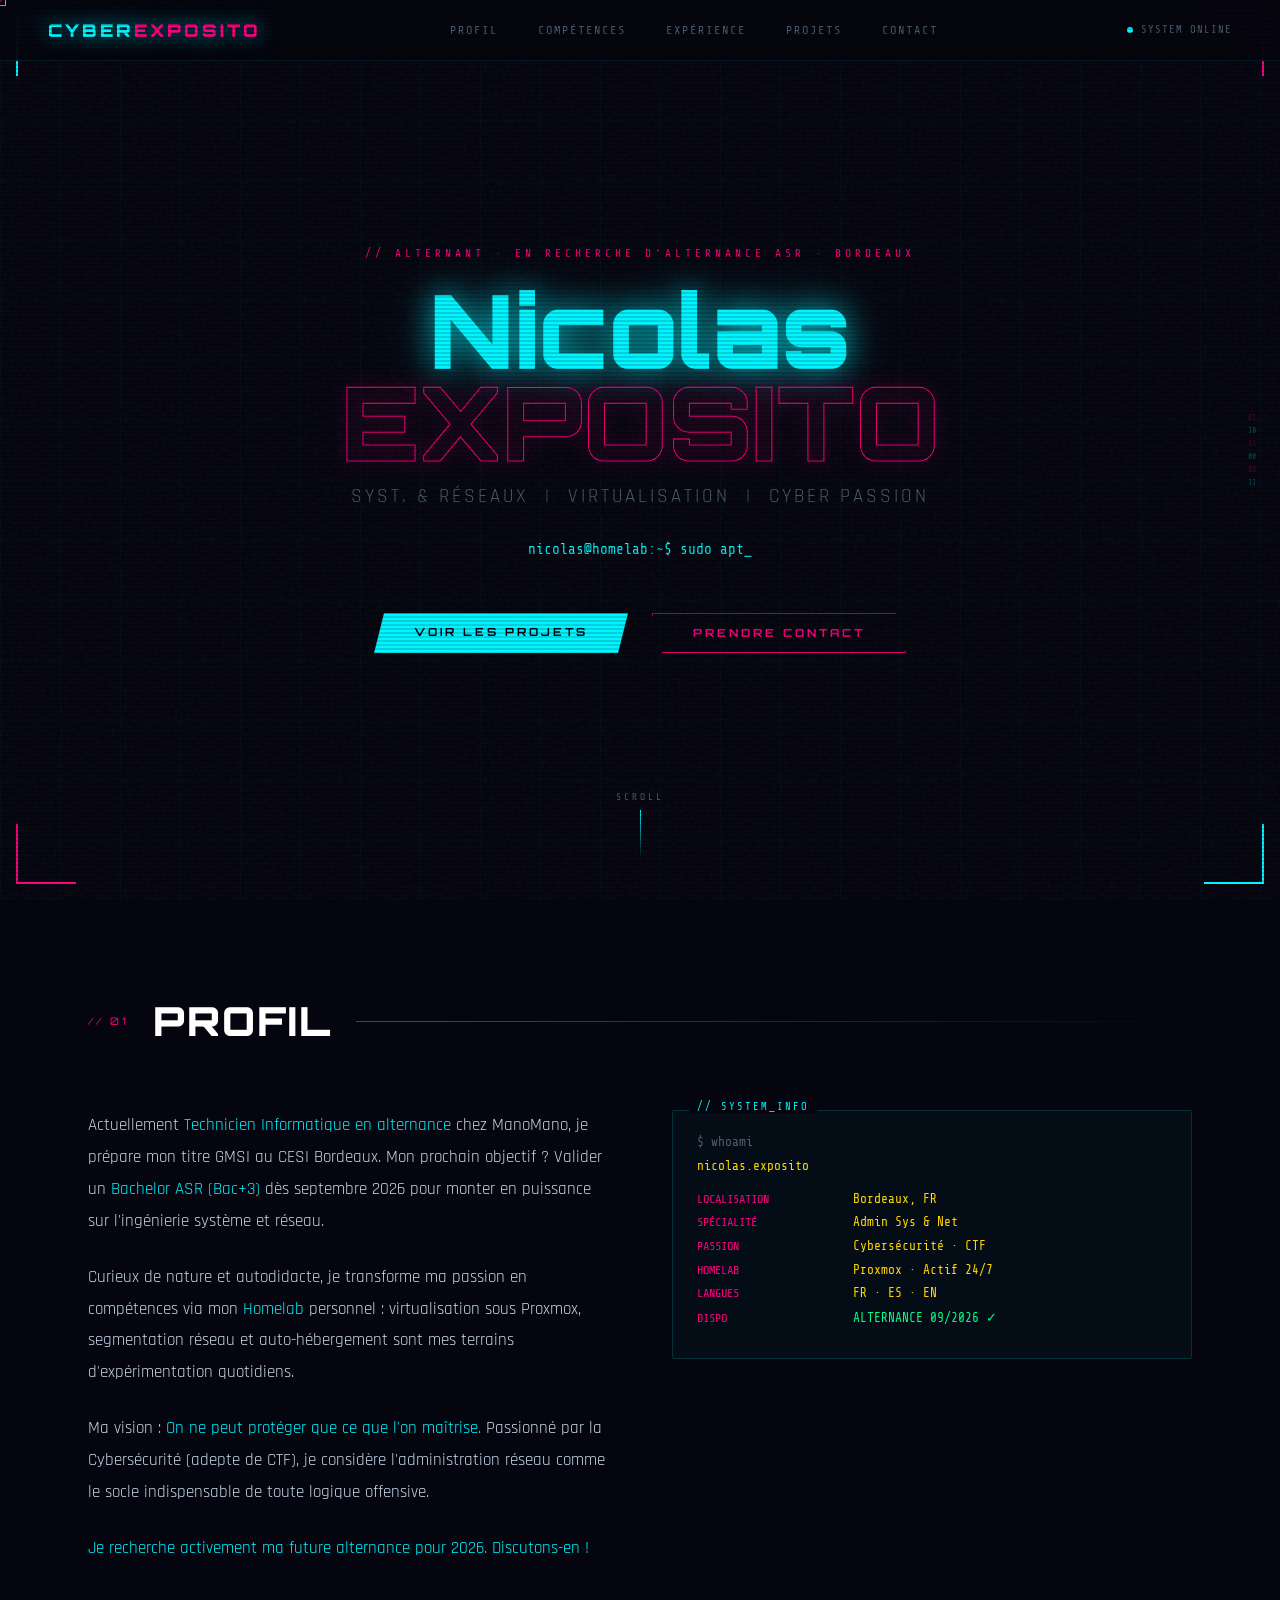
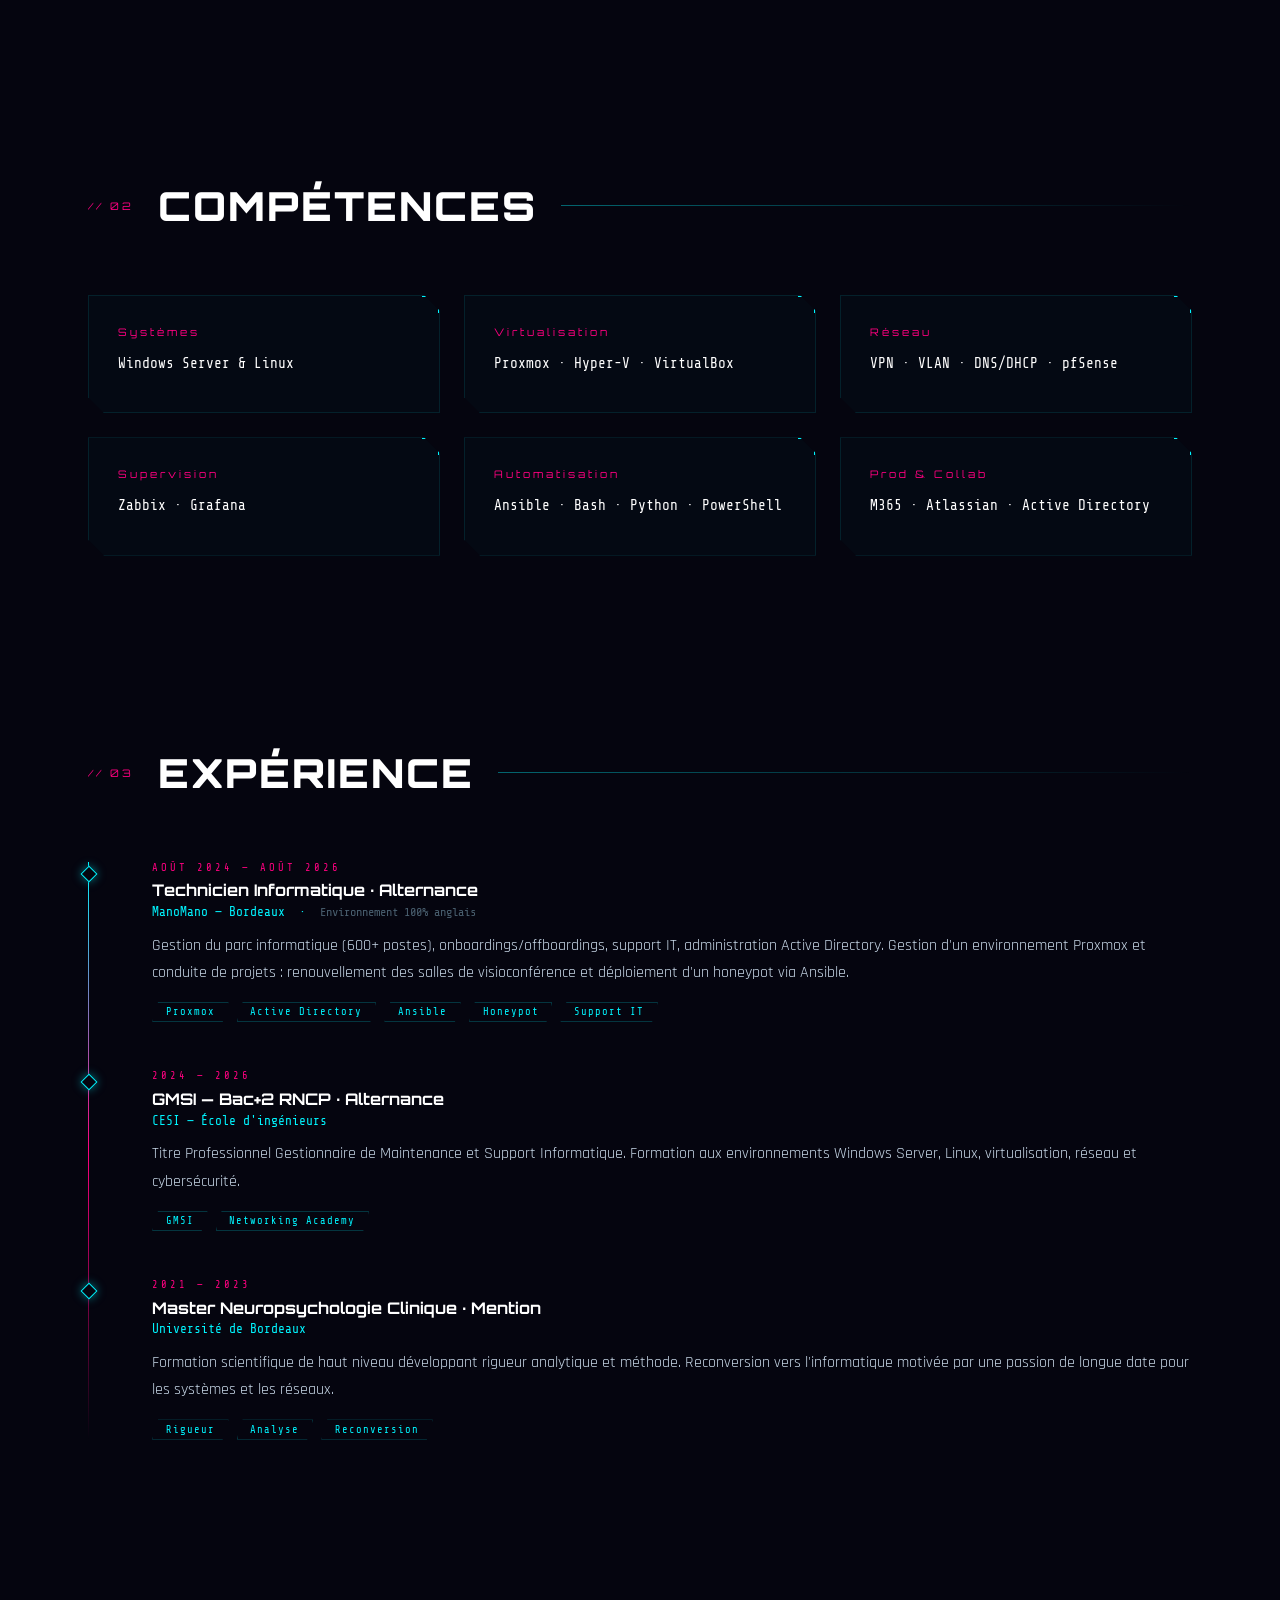
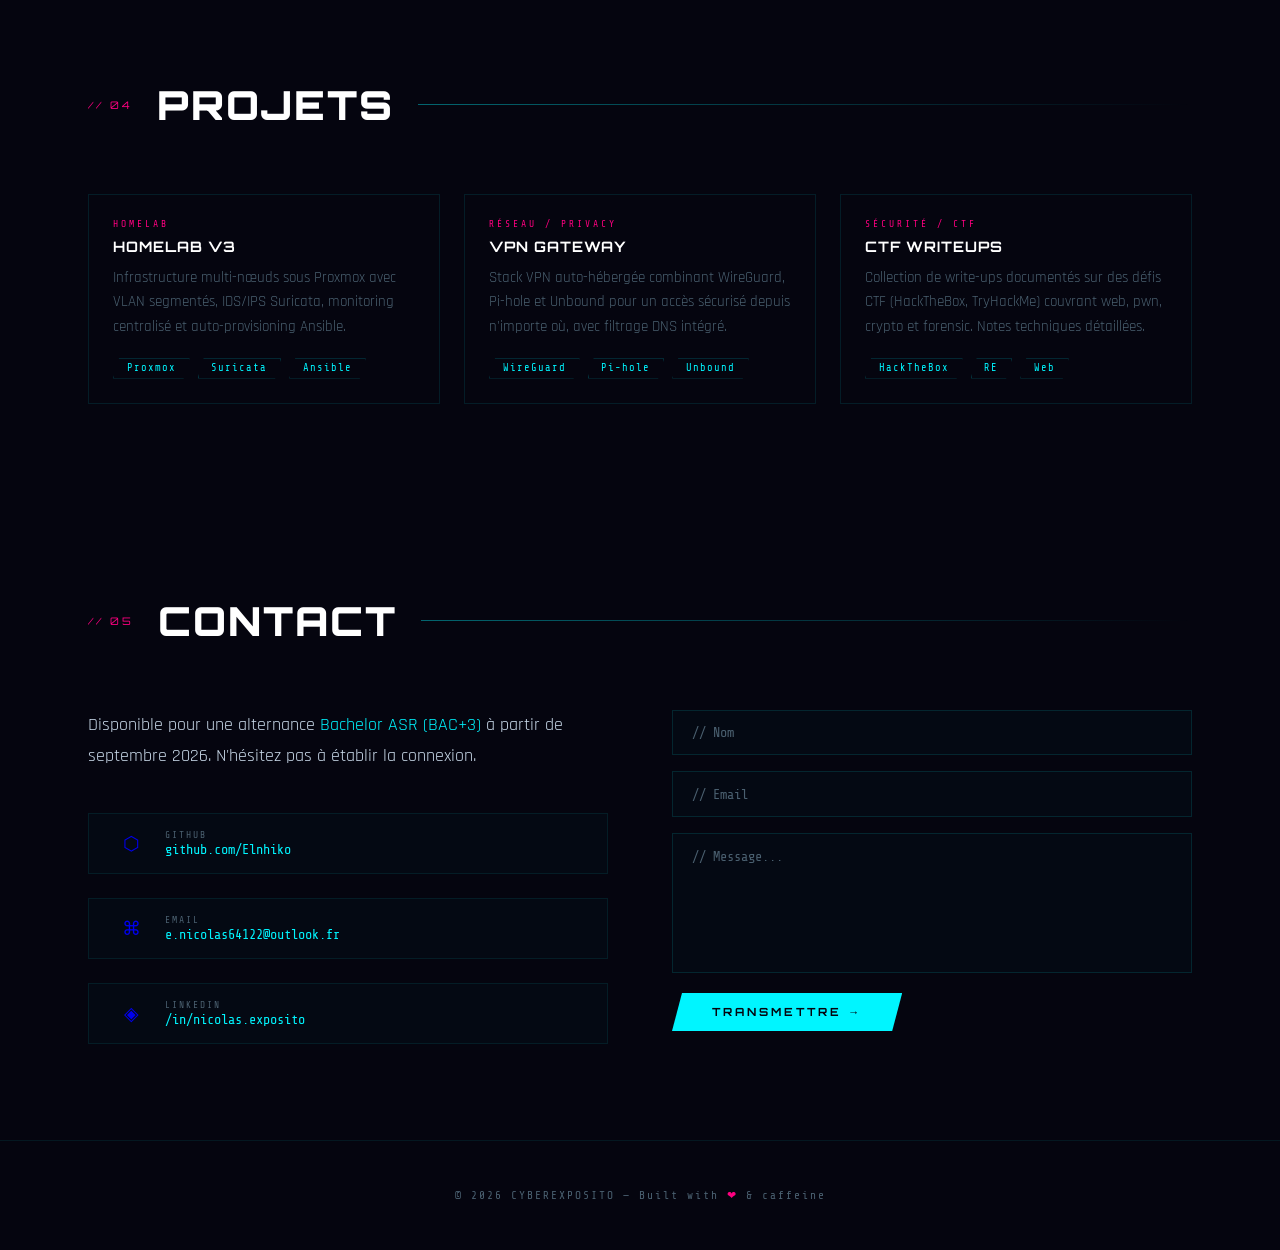
==== commit 6ac894fd: "fix exprience, contact, and projects" ====
--- a/index.html
+++ b/index.html
@@ -461,7 +461,7 @@
 
 .timeline-item::before{
   content:'';
-  position:absolute;left:-2.5rem;top:6px;
+  position:absolute;left:calc(-2rem - 5px);top:6px;
   width:10px;height:10px;
   border:1px solid var(--cyan);
   background:var(--dark);
@@ -960,7 +960,6 @@
   </div>
   <div class="projects-grid">
     <div class="project-card reveal">
-      <div class="project-img-placeholder">⬡</div>
       <div class="project-body">
         <div class="project-type">Homelab</div>
         <div class="project-name">HOMELAB V3</div>
@@ -973,7 +972,6 @@
       </div>
     </div>
     <div class="project-card reveal">
-      <div class="project-img-placeholder">⬡</div>
       <div class="project-body">
         <div class="project-type">Réseau / Privacy</div>
         <div class="project-name">VPN GATEWAY</div>
@@ -986,7 +984,6 @@
       </div>
     </div>
     <div class="project-card reveal">
-      <div class="project-img-placeholder">⬡</div>
       <div class="project-body">
         <div class="project-type">Sécurité / CTF</div>
         <div class="project-name">CTF WRITEUPS</div>
@@ -1037,13 +1034,13 @@
     </div>
     <div class="contact-form reveal">
       <div class="form-group">
-        <input type="text" placeholder="// IDENTIFIANT">
+        <input type="text" placeholder="// Nom">
       </div>
       <div class="form-group">
-        <input type="email" placeholder="// CANAL DE RÉPONSE">
+        <input type="email" placeholder="// Email">
       </div>
       <div class="form-group">
-        <textarea placeholder="// MESSAGE CHIFFRÉ..."></textarea>
+        <textarea placeholder="// Message..."></textarea>
       </div>
       <button class="btn btn-primary" style="align-self:flex-start;border:none;cursor:pointer;">
         Transmettre →
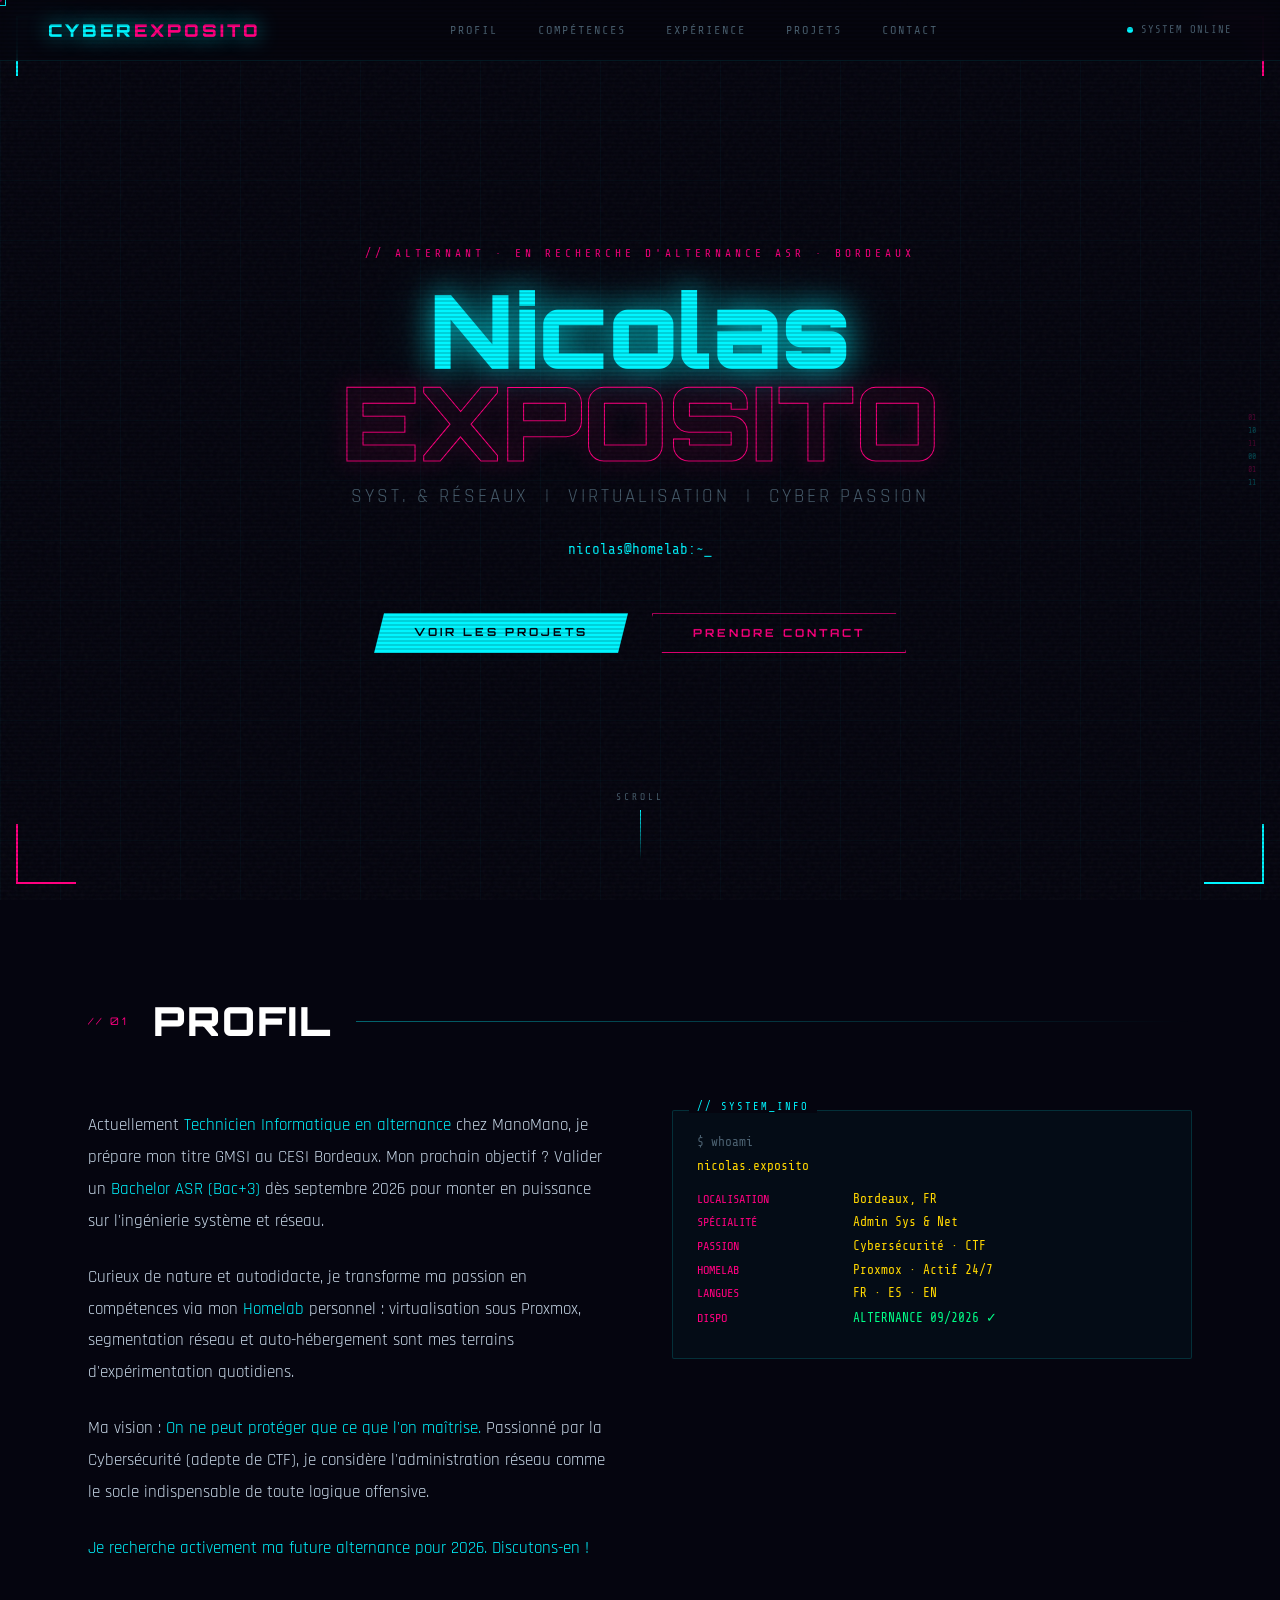
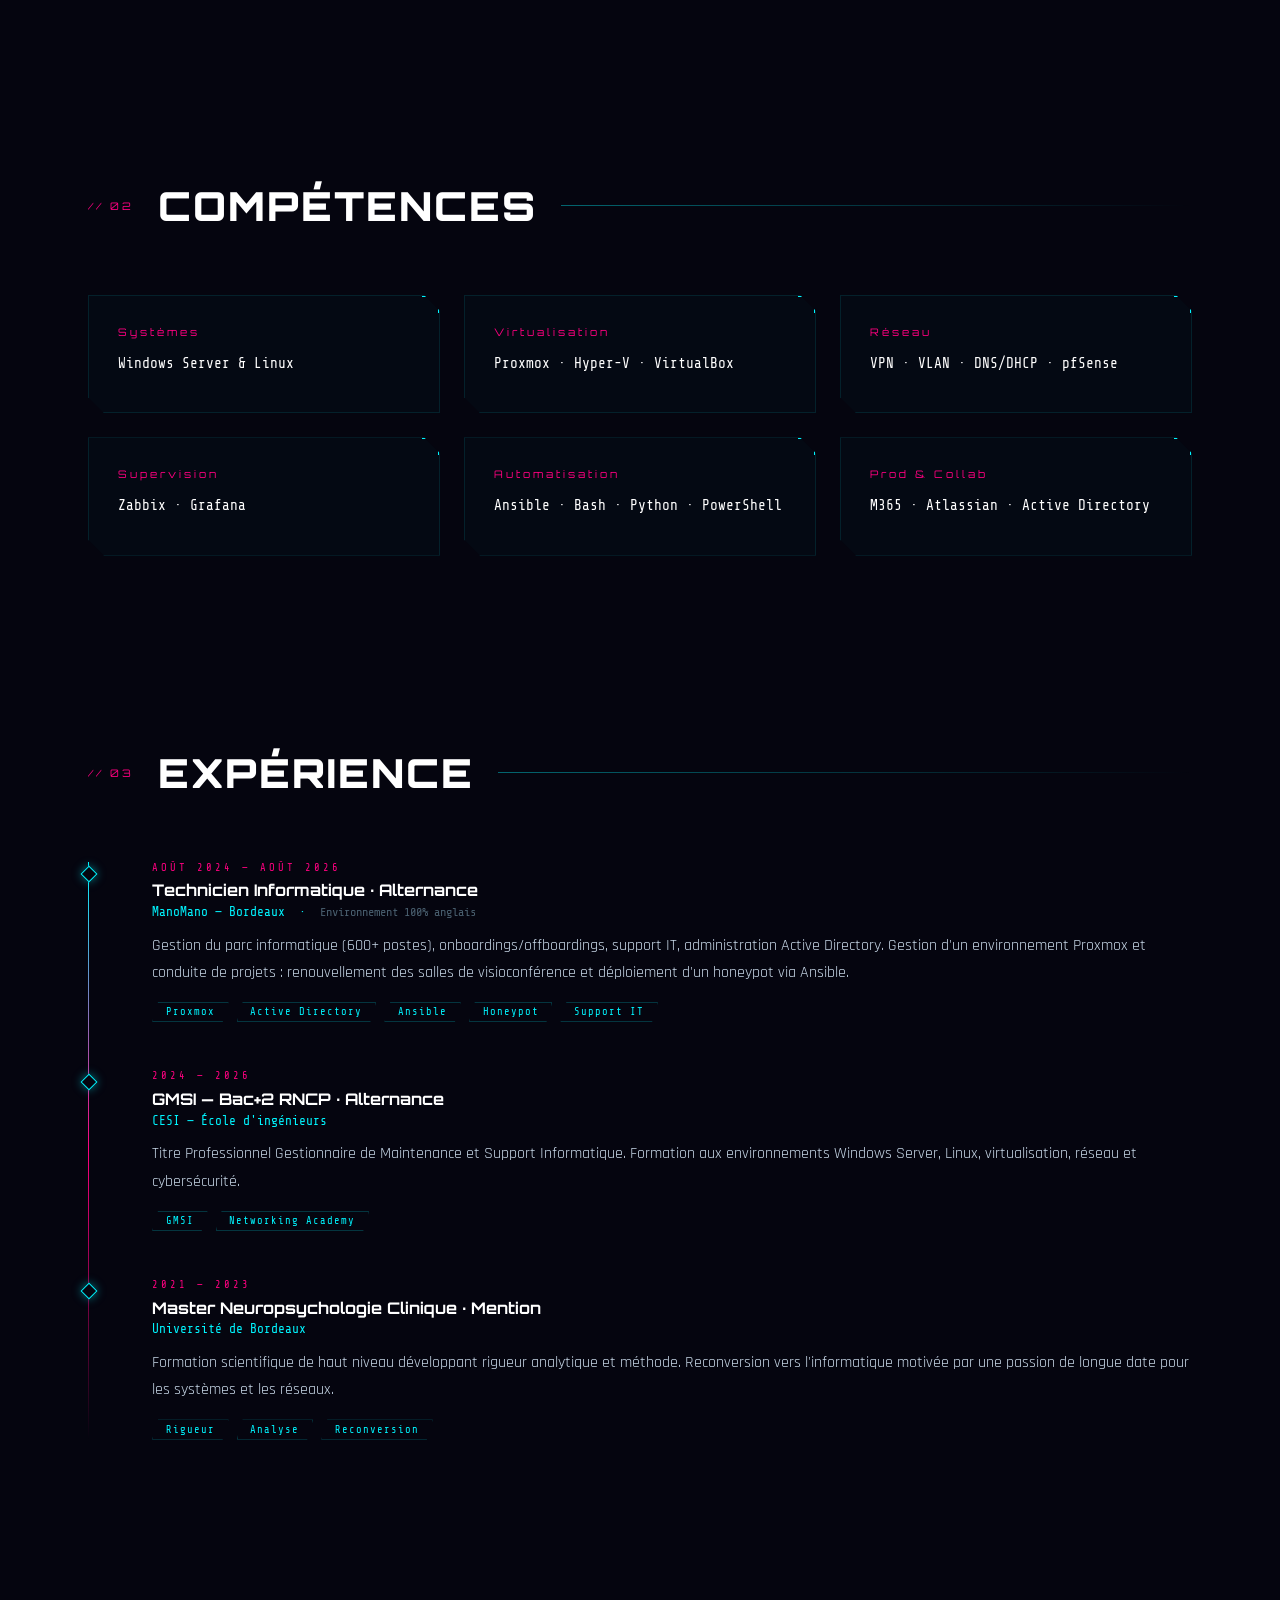
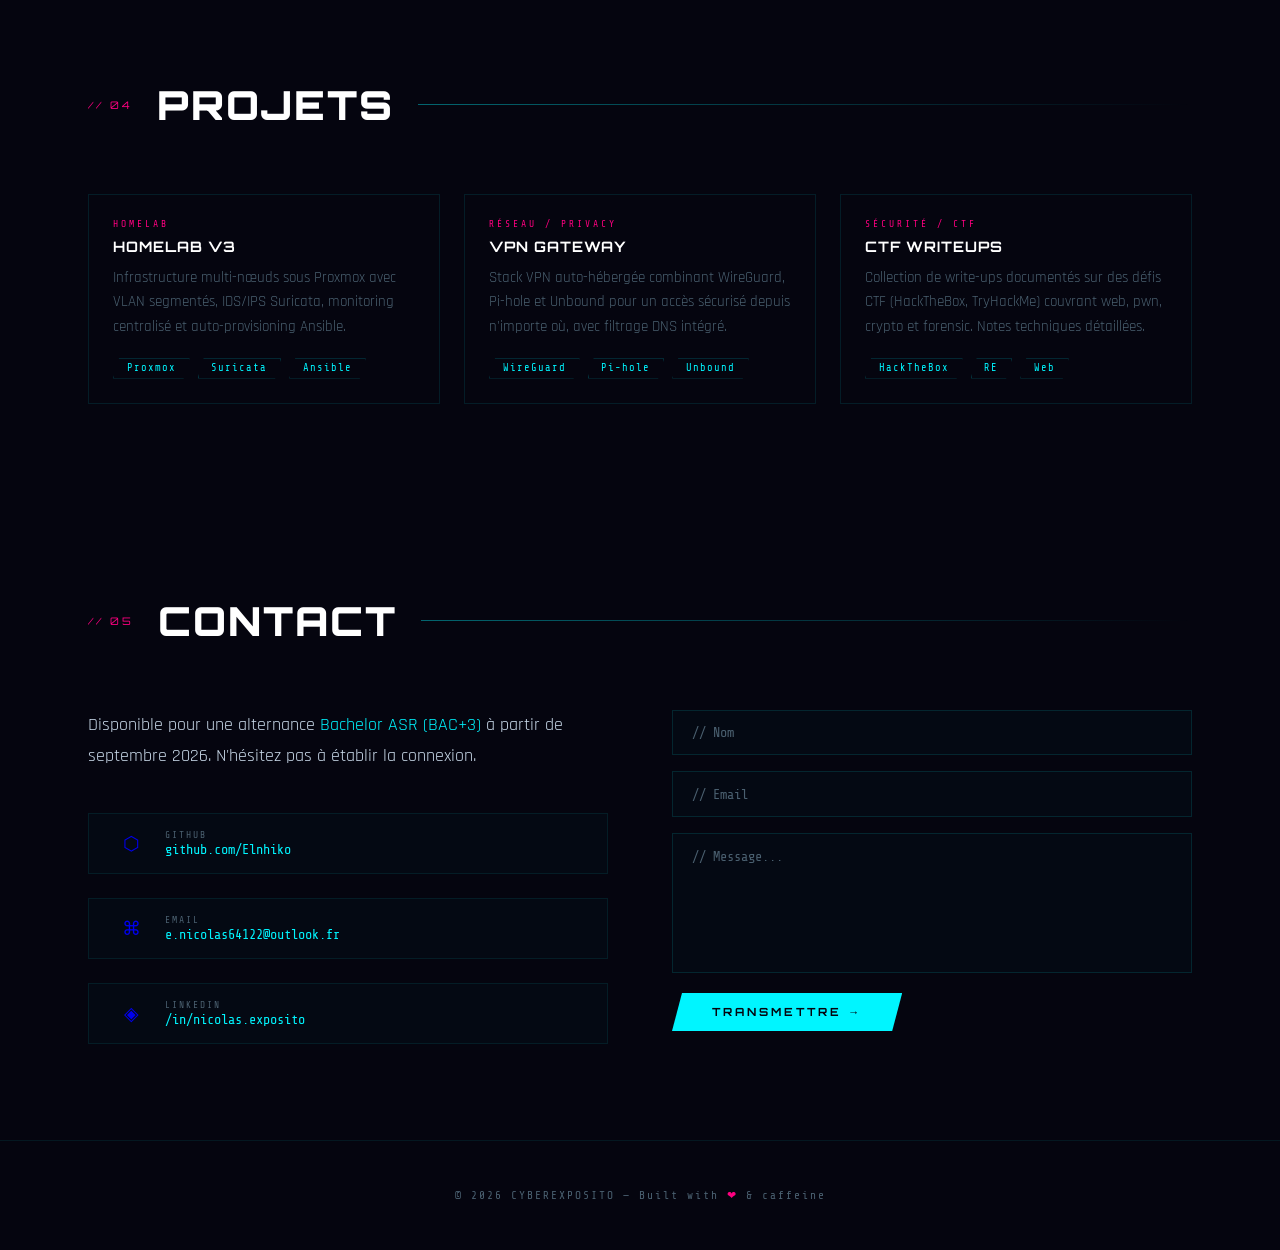
==== commit 3581d083: "add tab logo" ====
--- a/index.html
+++ b/index.html
@@ -4,6 +4,7 @@
 <meta charset="UTF-8"/>
 <meta name="viewport" content="width=device-width, initial-scale=1.0"/>
 <title>CYBEREXPOSITO // PORTFOLIO</title>
+<link rel="icon" href="data:image/svg+xml,<svg xmlns='http://www.w3.org/2000/svg' viewBox='0 0 100 100'><text y='.9em' font-size='90'>🗡️</text></svg>">
 <link href="https://fonts.googleapis.com/css2?family=Orbitron:wght@400;700;900&family=Share+Tech+Mono&family=Rajdhani:wght@300;400;600&display=swap" rel="stylesheet"/>
 <style>
 :root {
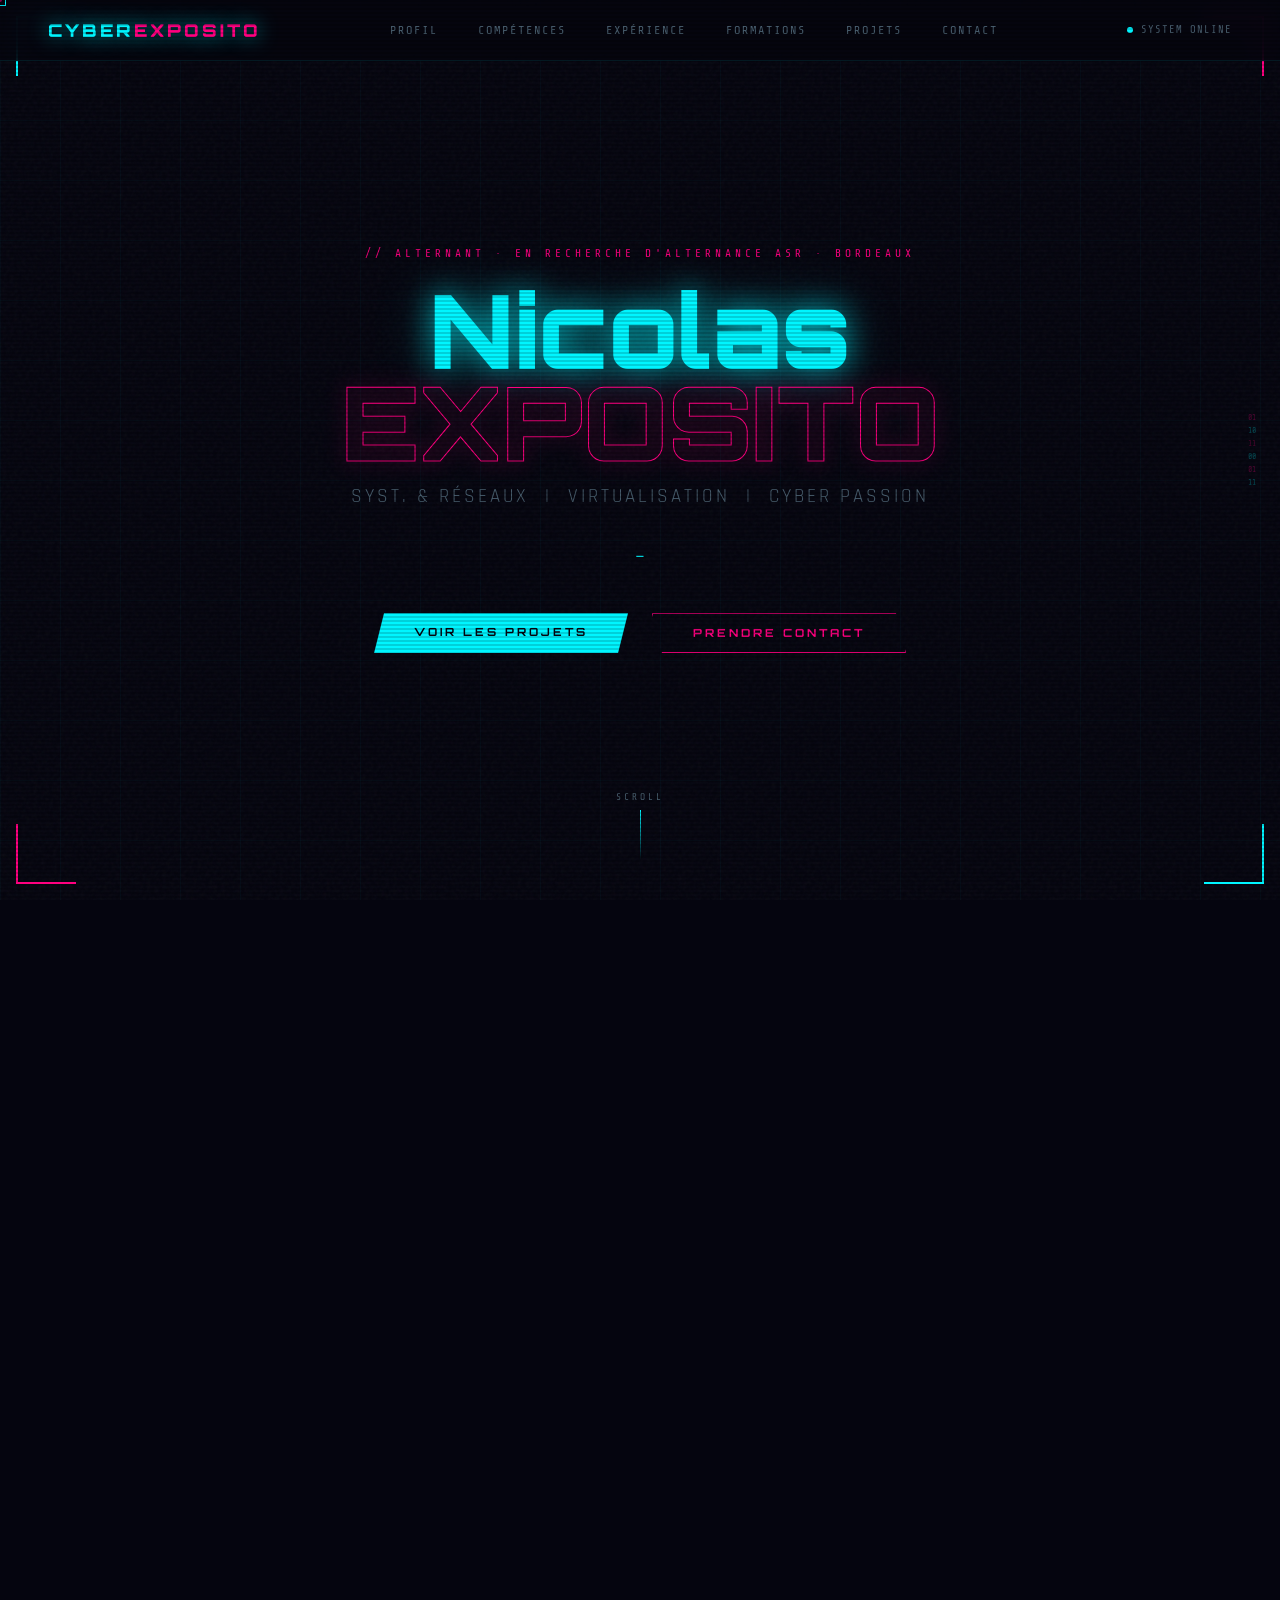
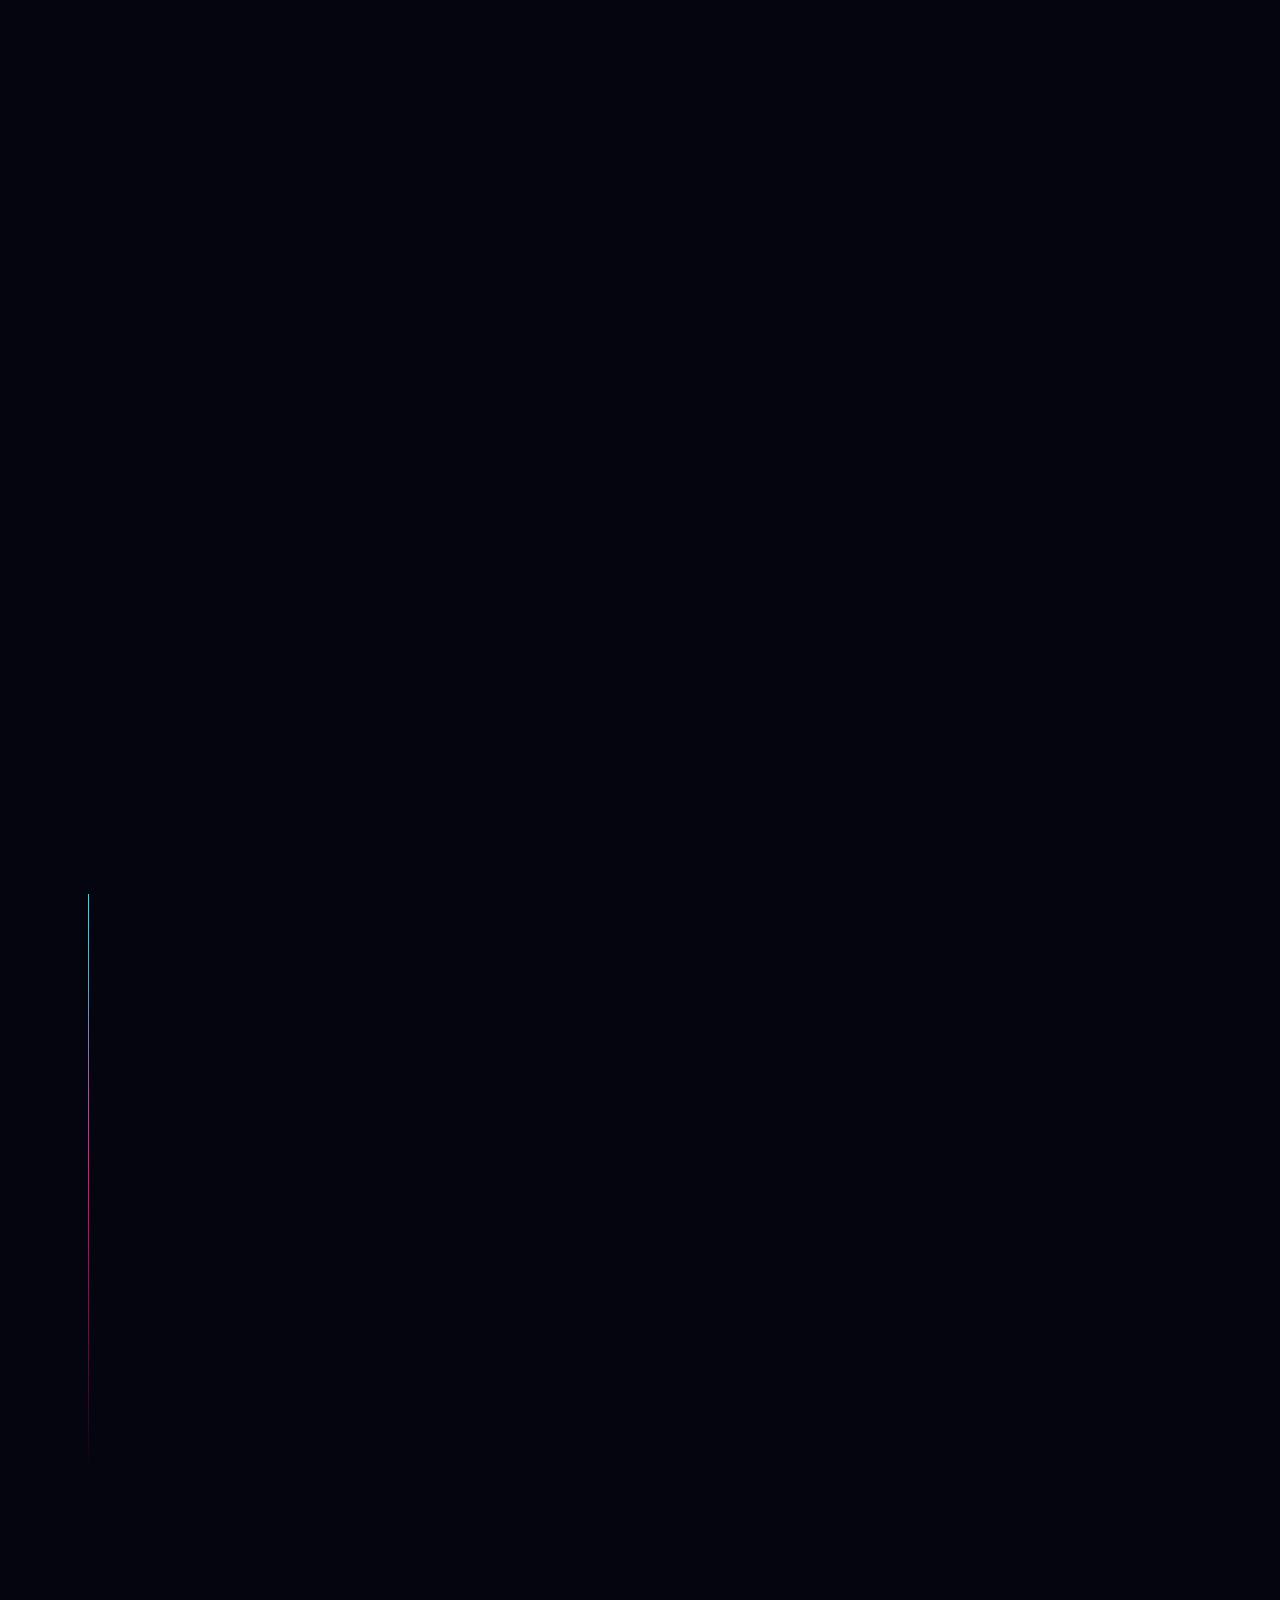
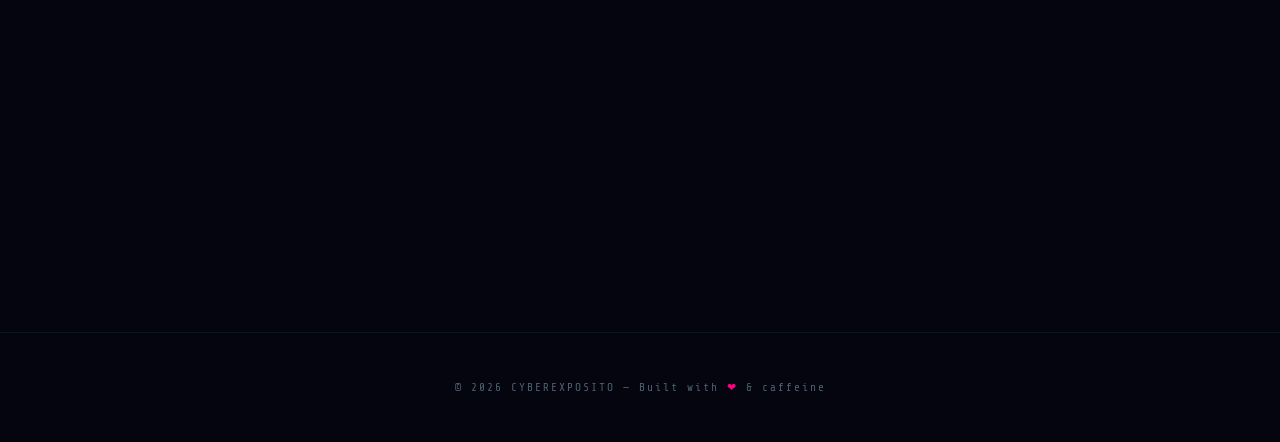
==== commit 50950462: "Update index.html" ====
--- a/index.html
+++ b/index.html
@@ -3,763 +3,10 @@
 <head>
 <meta charset="UTF-8"/>
 <meta name="viewport" content="width=device-width, initial-scale=1.0"/>
-<title>CYBEREXPOSITO // PORTFOLIO</title>
-<link rel="icon" href="data:image/svg+xml,<svg xmlns='http://www.w3.org/2000/svg' viewBox='0 0 100 100'><text y='.9em' font-size='90'>🗡️</text></svg>">
+<title>Portfolio - Nicolas Exposito</title>
+<link rel="icon" href="data:image/svg+xml,<svg xmlns='http://www.w3.org/2000/svg' viewBox='0 0 100 100'><rect width='100' height='100' rx='12' fill='%2305050f'/><text y='55' x='50' text-anchor='middle' font-size='52' font-family='monospace' fill='%2300f5ff'>NE</text><line x1='10' y1='70' x2='90' y2='70' stroke='%23ff0080' stroke-width='6'/></svg>">
 <link href="https://fonts.googleapis.com/css2?family=Orbitron:wght@400;700;900&family=Share+Tech+Mono&family=Rajdhani:wght@300;400;600&display=swap" rel="stylesheet"/>
-<style>
-:root {
-  --cyan: #00f5ff;
-  --magenta: #ff0080;
-  --yellow: #ffd700;
-  --dark: #05050f;
-  --dark2: #0a0a1a;
-  --dark3: #0f0f28;
-  --grid: rgba(0,245,255,0.03);
-  --text: #c8d8e8;
-  --dim: #4a6070;
-}
-
-*{margin:0;padding:0;box-sizing:border-box;}
-
-html{scroll-behavior:smooth;}
-
-body{
-  background:var(--dark);
-  color:var(--text);
-  font-family:'Share Tech Mono',monospace;
-  overflow-x:hidden;
-  cursor:crosshair;
-}
-
-/* SCANLINES */
-body::before{
-  content:'';
-  position:fixed;inset:0;
-  background:repeating-linear-gradient(0deg,transparent,transparent 2px,rgba(0,0,0,0.15) 2px,rgba(0,0,0,0.15) 4px);
-  pointer-events:none;
-  z-index:9999;
-}
-
-/* GRID BACKGROUND */
-body::after{
-  content:'';
-  position:fixed;inset:0;
-  background-image:
-    linear-gradient(var(--grid) 1px,transparent 1px),
-    linear-gradient(90deg,var(--grid) 1px,transparent 1px);
-  background-size:60px 60px;
-  pointer-events:none;
-  z-index:0;
-}
-
-/* NOISE TEXTURE */
-.noise{
-  position:fixed;inset:0;
-  opacity:0.04;
-  background-image:url("data:image/svg+xml,%3Csvg viewBox='0 0 256 256' xmlns='http://www.w3.org/2000/svg'%3E%3Cfilter id='n'%3E%3CfeTurbulence type='fractalNoise' baseFrequency='0.9' numOctaves='4'/%3E%3C/filter%3E%3Crect width='100%25' height='100%25' filter='url(%23n)'/%3E%3C/svg%3E");
-  pointer-events:none;
-  z-index:1;
-}
-
-/* CORNER DECORATIONS */
-.corner{position:fixed;width:60px;height:60px;z-index:100;}
-.corner-tl{top:16px;left:16px;border-top:2px solid var(--cyan);border-left:2px solid var(--cyan);}
-.corner-tr{top:16px;right:16px;border-top:2px solid var(--magenta);border-right:2px solid var(--magenta);}
-.corner-bl{bottom:16px;left:16px;border-bottom:2px solid var(--magenta);border-left:2px solid var(--magenta);}
-.corner-br{bottom:16px;right:16px;border-bottom:2px solid var(--cyan);border-right:2px solid var(--cyan);}
-
-/* NAV */
-nav{
-  position:fixed;top:0;left:0;right:0;
-  z-index:1000;
-  display:flex;align-items:center;justify-content:space-between;
-  padding:1.2rem 3rem;
-  background:rgba(5,5,15,0.85);
-  backdrop-filter:blur(12px);
-  border-bottom:1px solid rgba(0,245,255,0.1);
-}
-
-.nav-logo{
-  font-family:'Orbitron',sans-serif;
-  font-size:1.1rem;font-weight:900;
-  color:var(--cyan);
-  text-shadow:0 0 20px rgba(0,245,255,0.8);
-  letter-spacing:3px;
-}
-
-.nav-logo span{color:var(--magenta);}
-
-.nav-links{display:flex;gap:2.5rem;}
-
-.nav-links a{
-  color:var(--dim);
-  text-decoration:none;
-  font-size:0.75rem;
-  letter-spacing:2px;
-  text-transform:uppercase;
-  transition:all 0.3s;
-  position:relative;
-}
-
-.nav-links a::after{
-  content:'';
-  position:absolute;bottom:-4px;left:0;right:0;height:1px;
-  background:var(--cyan);
-  transform:scaleX(0);
-  transition:transform 0.3s;
-}
-
-.nav-links a:hover{color:var(--cyan);text-shadow:0 0 10px var(--cyan);}
-.nav-links a:hover::after{transform:scaleX(1);}
-
-.nav-status{
-  display:flex;align-items:center;gap:8px;
-  font-size:0.65rem;color:var(--dim);letter-spacing:1px;
-}
-
-.status-dot{
-  width:6px;height:6px;border-radius:50%;
-  background:var(--cyan);
-  animation:pulse-dot 1.5s ease-in-out infinite;
-}
-
-@keyframes pulse-dot{
-  0%,100%{box-shadow:0 0 4px var(--cyan);}
-  50%{box-shadow:0 0 12px var(--cyan),0 0 24px rgba(0,245,255,0.5);}
-}
-
-/* HERO */
-#hero{
-  min-height:100vh;
-  display:flex;align-items:center;justify-content:center;
-  position:relative;
-  padding:6rem 3rem;
-  z-index:2;
-}
-
-.hero-content{text-align:center;max-width:900px;}
-
-.hero-tag{
-  font-size:0.7rem;letter-spacing:4px;
-  color:var(--magenta);
-  text-transform:uppercase;
-  margin-bottom:1.5rem;
-  opacity:0;
-  animation:fade-up 0.6s 0.3s forwards;
-}
-
-.hero-name{
-  font-family:'Orbitron',sans-serif;
-  font-size:clamp(2.5rem,8vw,7rem);
-  font-weight:900;
-  line-height:0.9;
-  margin-bottom:1rem;
-  opacity:0;
-  animation:fade-up 0.6s 0.5s forwards;
-}
-
-.hero-name .line1{
-  display:block;
-  color:var(--cyan);
-  text-shadow:0 0 30px rgba(0,245,255,0.7),0 0 60px rgba(0,245,255,0.3);
-  animation:glitch 8s infinite 2s;
-}
-
-.hero-name .line2{
-  display:block;
-  -webkit-text-stroke:1px var(--magenta);
-  color:transparent;
-  text-shadow:none;
-  filter:drop-shadow(0 0 10px var(--magenta));
-}
-
-@keyframes glitch{
-  0%,94%,100%{clip-path:none;transform:none;}
-  95%{clip-path:inset(20% 0 60% 0);transform:translate(-4px,0);}
-  96%{clip-path:inset(60% 0 10% 0);transform:translate(4px,0);}
-  97%{clip-path:inset(40% 0 30% 0);transform:translate(-2px,0);}
-  98%{clip-path:none;transform:none;}
-}
-
-.hero-subtitle{
-  font-family:'Rajdhani',sans-serif;
-  font-size:1.2rem;
-  color:var(--dim);
-  letter-spacing:3px;
-  text-transform:uppercase;
-  margin-bottom:2rem;
-  opacity:0;
-  animation:fade-up 0.6s 0.7s forwards;
-}
-
-.typing-container{
-  font-size:0.9rem;
-  color:var(--cyan);
-  min-height:1.5rem;
-  margin-bottom:3rem;
-  opacity:0;
-  animation:fade-up 0.6s 0.9s forwards;
-}
-
-.typing-container::after{
-  content:'_';
-  animation:blink 0.8s infinite;
-}
-
-@keyframes blink{0%,100%{opacity:1;}50%{opacity:0;}}
-
-.hero-cta{
-  display:flex;gap:1.5rem;justify-content:center;flex-wrap:wrap;
-  opacity:0;
-  animation:fade-up 0.6s 1.1s forwards;
-}
-
-.btn{
-  padding:0.75rem 2.5rem;
-  font-family:'Orbitron',sans-serif;
-  font-size:0.7rem;
-  font-weight:700;
-  letter-spacing:3px;
-  text-transform:uppercase;
-  text-decoration:none;
-  cursor:pointer;
-  border:none;
-  transition:all 0.3s;
-  position:relative;
-  overflow:hidden;
-}
-
-.btn::before{
-  content:'';
-  position:absolute;inset:0;
-  background:linear-gradient(90deg,transparent,rgba(255,255,255,0.1),transparent);
-  transform:translateX(-100%);
-  transition:transform 0.4s;
-}
-
-.btn:hover::before{transform:translateX(100%);}
-
-.btn-primary{
-  background:var(--cyan);
-  color:var(--dark);
-  clip-path:polygon(10px 0,100% 0,calc(100% - 10px) 100%,0 100%);
-}
-
-.btn-primary:hover{
-  background:#00ccdd;
-  box-shadow:0 0 30px rgba(0,245,255,0.6);
-  transform:translateY(-2px);
-}
-
-.btn-outline{
-  background:transparent;
-  color:var(--magenta);
-  border:1px solid var(--magenta);
-  clip-path:polygon(0 0,calc(100% - 10px) 0,100% 100%,10px 100%);
-}
-
-.btn-outline:hover{
-  background:rgba(255,0,128,0.1);
-  box-shadow:0 0 30px rgba(255,0,128,0.4);
-  transform:translateY(-2px);
-}
-
-.hero-scroll{
-  position:absolute;bottom:2.5rem;left:50%;transform:translateX(-50%);
-  display:flex;flex-direction:column;align-items:center;gap:8px;
-  font-size:0.6rem;letter-spacing:3px;color:var(--dim);
-}
-
-.scroll-line{
-  width:1px;height:50px;
-  background:linear-gradient(to bottom,var(--cyan),transparent);
-  animation:scroll-line 2s ease-in-out infinite;
-}
-
-@keyframes scroll-line{
-  0%{transform:scaleY(0);transform-origin:top;}
-  50%{transform:scaleY(1);transform-origin:top;}
-  51%{transform:scaleY(1);transform-origin:bottom;}
-  100%{transform:scaleY(0);transform-origin:bottom;}
-}
-
-@keyframes fade-up{
-  from{opacity:0;transform:translateY(30px);}
-  to{opacity:1;transform:translateY(0);}
-}
-
-/* SECTIONS */
-section{
-  position:relative;z-index:2;
-  padding:6rem 3rem;
-  max-width:1200px;margin:0 auto;
-}
-
-.section-header{
-  display:flex;align-items:center;gap:1.5rem;
-  margin-bottom:4rem;
-}
-
-.section-num{
-  font-family:'Orbitron',sans-serif;
-  font-size:0.65rem;
-  color:var(--magenta);
-  letter-spacing:3px;
-}
-
-.section-title{
-  font-family:'Orbitron',sans-serif;
-  font-size:clamp(1.5rem,4vw,2.5rem);
-  font-weight:900;
-  color:#fff;
-  text-transform:uppercase;
-  letter-spacing:2px;
-}
-
-.section-line{
-  flex:1;height:1px;
-  background:linear-gradient(to right,rgba(0,245,255,0.4),transparent);
-}
-
-/* ABOUT */
-#about .about-grid{
-  display:grid;
-  grid-template-columns:1fr 1fr;
-  gap:4rem;
-  align-items:start;
-}
-
-.about-text p{
-  font-family:'Rajdhani',sans-serif;
-  font-size:1.05rem;
-  color:var(--text);
-  line-height:1.9;
-  margin-bottom:1.5rem;
-}
-
-.about-text p span{color:var(--cyan);}
-
-.terminal-box{
-  background:rgba(0,245,255,0.03);
-  border:1px solid rgba(0,245,255,0.15);
-  border-radius:2px;
-  padding:1.5rem;
-  position:relative;
-}
-
-.terminal-box::before{
-  content:'// SYSTEM_INFO';
-  position:absolute;top:-0.6rem;left:1rem;
-  background:var(--dark);
-  padding:0 0.5rem;
-  font-size:0.65rem;
-  color:var(--cyan);
-  letter-spacing:2px;
-}
-
-.terminal-line{
-  display:flex;gap:1rem;
-  margin-bottom:0.6rem;
-  font-size:0.8rem;
-  align-items:baseline;
-}
-
-.terminal-key{
-  color:var(--magenta);
-  min-width:140px;
-  font-size:0.75rem;
-}
-
-.terminal-val{color:var(--yellow);}
-
-.terminal-comment{color:var(--dim);}
-
-/* SKILLS */
-#skills .skills-grid{
-  display:grid;
-  grid-template-columns:repeat(auto-fit,minmax(280px,1fr));
-  gap:1.5rem;
-}
-
-.skill-card{
-  background:rgba(0,245,255,0.02);
-  border:1px solid rgba(0,245,255,0.1);
-  padding:1.8rem;
-  position:relative;
-  transition:all 0.3s;
-  clip-path:polygon(0 0,calc(100% - 16px) 0,100% 16px,100% 100%,16px 100%,0 calc(100% - 16px));
-}
-
-.skill-card:hover{
-  background:rgba(0,245,255,0.05);
-  border-color:rgba(0,245,255,0.3);
-  transform:translateY(-4px);
-}
-
-.skill-card::after{
-  content:'';
-  position:absolute;top:0;right:0;
-  width:16px;height:16px;
-  border-top:1px solid var(--cyan);
-  border-right:1px solid var(--cyan);
-}
-
-.skill-category{
-  font-family:'Orbitron',sans-serif;
-  font-size:0.65rem;
-  color:var(--magenta);
-  letter-spacing:3px;
-  margin-bottom:1rem;
-}
-
-.skill-name{
-  font-size:0.9rem;
-  color:#fff;
-  margin-bottom:0.8rem;
-}
-
-.skill-bar{
-  height:2px;
-  background:rgba(255,255,255,0.05);
-  position:relative;
-  margin-bottom:0.3rem;
-}
-
-.skill-fill{
-  height:100%;
-  background:linear-gradient(90deg,var(--cyan),var(--magenta));
-  position:relative;
-  animation:fill-bar 1.5s cubic-bezier(0.4,0,0.2,1) forwards;
-  transform-origin:left;
-}
-
-@keyframes fill-bar{from{transform:scaleX(0);}to{transform:scaleX(1);}}
-
-.skill-pct{
-  font-size:0.65rem;
-  color:var(--dim);
-  text-align:right;
-}
-
-/* EXPERIENCE */
-#experience .timeline{
-  position:relative;
-  padding-left:2rem;
-}
-
-#experience .timeline::before{
-  content:'';
-  position:absolute;left:0;top:0;bottom:0;
-  width:1px;
-  background:linear-gradient(to bottom,var(--cyan),var(--magenta),transparent);
-}
-
-.timeline-item{
-  position:relative;
-  margin-bottom:3rem;
-  padding-left:2rem;
-}
-
-.timeline-item::before{
-  content:'';
-  position:absolute;left:calc(-2rem - 5px);top:6px;
-  width:10px;height:10px;
-  border:1px solid var(--cyan);
-  background:var(--dark);
-  transform:rotate(45deg);
-  box-shadow:0 0 10px rgba(0,245,255,0.5);
-}
-
-.exp-date{
-  font-size:0.65rem;
-  color:var(--magenta);
-  letter-spacing:3px;
-  margin-bottom:0.4rem;
-}
-
-.exp-title{
-  font-family:'Orbitron',sans-serif;
-  font-size:1rem;
-  font-weight:700;
-  color:#fff;
-  margin-bottom:0.3rem;
-}
-
-.exp-company{
-  font-size:0.8rem;
-  color:var(--cyan);
-  margin-bottom:0.8rem;
-}
-
-.exp-desc{
-  font-family:'Rajdhani',sans-serif;
-  font-size:1rem;
-  color:var(--text);
-  line-height:1.7;
-}
-
-.exp-tags{
-  display:flex;flex-wrap:wrap;gap:0.5rem;
-  margin-top:1rem;
-}
-
-.tag{
-  padding:0.2rem 0.8rem;
-  border:1px solid rgba(0,245,255,0.2);
-  font-size:0.65rem;
-  color:var(--cyan);
-  letter-spacing:1px;
-  clip-path:polygon(6px 0,100% 0,calc(100% - 6px) 100%,0 100%);
-}
-
-/* PROJECTS */
-#projects .projects-grid{
-  display:grid;
-  grid-template-columns:repeat(auto-fit,minmax(320px,1fr));
-  gap:1.5rem;
-}
-
-.project-card{
-  background:rgba(5,5,15,0.8);
-  border:1px solid rgba(0,245,255,0.1);
-  overflow:hidden;
-  transition:all 0.3s;
-  position:relative;
-}
-
-.project-card:hover{
-  border-color:rgba(0,245,255,0.4);
-  transform:translateY(-6px);
-  box-shadow:0 20px 60px rgba(0,245,255,0.1),0 0 0 1px rgba(0,245,255,0.15);
-}
-
-.project-img{
-  width:100%;height:160px;
-  object-fit:cover;
-  filter:saturate(0.3) brightness(0.6);
-  transition:all 0.3s;
-}
-
-.project-card:hover .project-img{
-  filter:saturate(0.6) brightness(0.8);
-}
-
-.project-img-placeholder{
-  width:100%;height:160px;
-  background:linear-gradient(135deg,rgba(0,245,255,0.05),rgba(255,0,128,0.05));
-  display:flex;align-items:center;justify-content:center;
-  font-family:'Orbitron',sans-serif;
-  font-size:2rem;
-  color:rgba(0,245,255,0.2);
-  border-bottom:1px solid rgba(0,245,255,0.1);
-}
-
-.project-body{padding:1.5rem;}
-
-.project-type{
-  font-size:0.6rem;
-  color:var(--magenta);
-  letter-spacing:3px;
-  text-transform:uppercase;
-  margin-bottom:0.5rem;
-}
-
-.project-name{
-  font-family:'Orbitron',sans-serif;
-  font-size:0.9rem;
-  font-weight:700;
-  color:#fff;
-  margin-bottom:0.7rem;
-  letter-spacing:1px;
-}
-
-.project-desc{
-  font-family:'Rajdhani',sans-serif;
-  font-size:0.95rem;
-  color:var(--dim);
-  line-height:1.6;
-  margin-bottom:1.2rem;
-}
-
-.project-links{display:flex;gap:1rem;}
-
-.project-link{
-  font-size:0.65rem;
-  color:var(--cyan);
-  text-decoration:none;
-  letter-spacing:2px;
-  text-transform:uppercase;
-  transition:all 0.2s;
-  display:flex;align-items:center;gap:4px;
-}
-
-.project-link:hover{
-  color:#fff;
-  text-shadow:0 0 8px var(--cyan);
-}
-
-/* CONTACT */
-#contact .contact-grid{
-  display:grid;
-  grid-template-columns:1fr 1fr;
-  gap:4rem;
-  align-items:start;
-}
-
-.contact-info{display:flex;flex-direction:column;gap:1.5rem;}
-
-.contact-item{
-  display:flex;align-items:center;gap:1rem;
-  padding:1rem 1.5rem;
-  background:rgba(0,245,255,0.02);
-  border:1px solid rgba(0,245,255,0.08);
-  transition:all 0.3s;
-  text-decoration:none;
-}
-
-.contact-item:hover{
-  background:rgba(0,245,255,0.05);
-  border-color:rgba(0,245,255,0.25);
-  transform:translateX(6px);
-}
-
-.contact-icon{
-  font-size:1.2rem;
-  width:36px;text-align:center;
-}
-
-.contact-label{
-  font-size:0.6rem;
-  color:var(--dim);
-  letter-spacing:2px;
-  text-transform:uppercase;
-  margin-bottom:2px;
-}
-
-.contact-val{
-  font-size:0.85rem;
-  color:var(--cyan);
-}
-
-.contact-form{display:flex;flex-direction:column;gap:1rem;}
-
-.form-group{position:relative;}
-
-.form-group input,
-.form-group textarea{
-  width:100%;
-  background:rgba(0,245,255,0.02);
-  border:1px solid rgba(0,245,255,0.12);
-  color:#fff;
-  padding:0.9rem 1.2rem;
-  font-family:'Share Tech Mono',monospace;
-  font-size:0.85rem;
-  outline:none;
-  transition:all 0.3s;
-  resize:none;
-}
-
-.form-group input::placeholder,
-.form-group textarea::placeholder{color:var(--dim);}
-
-.form-group input:focus,
-.form-group textarea:focus{
-  border-color:var(--cyan);
-  background:rgba(0,245,255,0.04);
-  box-shadow:0 0 0 1px rgba(0,245,255,0.1);
-}
-
-.form-group textarea{height:140px;}
-
-/* FOOTER */
-footer{
-  position:relative;z-index:2;
-  text-align:center;
-  padding:3rem;
-  border-top:1px solid rgba(0,245,255,0.08);
-}
-
-.footer-text{
-  font-size:0.7rem;
-  color:var(--dim);
-  letter-spacing:2px;
-}
-
-.footer-text span{color:var(--magenta);}
-
-/* DECORATIVE ELEMENTS */
-.hex-grid{
-  position:absolute;
-  right:-100px;top:50%;transform:translateY(-50%);
-  width:300px;height:300px;
-  opacity:0.04;
-  pointer-events:none;
-}
-
-.data-stream{
-  position:fixed;right:1.5rem;top:50%;transform:translateY(-50%);
-  display:flex;flex-direction:column;gap:4px;
-  z-index:100;
-  opacity:0.3;
-}
-
-.data-bit{
-  font-size:0.5rem;
-  color:var(--cyan);
-  animation:data-flow 3s linear infinite;
-}
-
-.data-bit:nth-child(odd){animation-delay:1.5s;color:var(--magenta);}
-
-@keyframes data-flow{
-  0%{opacity:0;transform:translateY(-10px);}
-  20%{opacity:1;}
-  80%{opacity:1;}
-  100%{opacity:0;transform:translateY(10px);}
-}
-
-/* CURSOR */
-.cursor{
-  position:fixed;pointer-events:none;z-index:9998;
-  width:12px;height:12px;
-  border:1px solid var(--cyan);
-  transform:translate(-50%,-50%);
-  transition:all 0.1s;
-  mix-blend-mode:screen;
-}
-
-.cursor-trail{
-  position:fixed;pointer-events:none;z-index:9997;
-  width:4px;height:4px;
-  background:var(--magenta);
-  border-radius:50%;
-  transform:translate(-50%,-50%);
-  transition:all 0.2s;
-  opacity:0.6;
-}
-
-/* ANIMATIONS */
-.reveal{opacity:0;transform:translateY(20px);transition:opacity 0.7s,transform 0.7s;}
-.reveal.visible{opacity:1;transform:translateY(0);}
-
-/* SCROLLBAR */
-::-webkit-scrollbar{width:4px;}
-::-webkit-scrollbar-track{background:var(--dark);}
-::-webkit-scrollbar-thumb{background:var(--cyan);border-radius:2px;}
-
-/* RESPONSIVE */
-@media(max-width:768px){
-  nav{padding:1rem 1.5rem;}
-  .nav-links{display:none;}
-  section{padding:4rem 1.5rem;}
-  #about .about-grid,
-  #contact .contact-grid{grid-template-columns:1fr;}
-  .data-stream{display:none;}
-}
-
-/* SELECTION */
-::selection{background:rgba(0,245,255,0.2);color:var(--cyan);}
-</style>
+<link rel="stylesheet" href="style.css"/>
 </head>
 <body>
 
@@ -793,6 +40,7 @@
     <a href="#about">Profil</a>
     <a href="#skills">Compétences</a>
     <a href="#experience">Expérience</a>
+    <a href="#formations">Formations</a>
     <a href="#projects">Projets</a>
     <a href="#contact">Contact</a>
   </div>
@@ -835,7 +83,7 @@
       <p>Actuellement <span>Technicien Informatique en alternance</span> chez ManoMano, je prépare mon titre GMSI au CESI Bordeaux. Mon prochain objectif ? Valider un <span>Bachelor ASR (Bac+3)</span> dès septembre 2026 pour monter en puissance sur l'ingénierie système et réseau.</p>
       <p>Curieux de nature et autodidacte, je transforme ma passion en compétences via mon <span>Homelab</span> personnel : virtualisation sous Proxmox, segmentation réseau et auto-hébergement sont mes terrains d'expérimentation quotidiens.</p>
       <p>Ma vision : <span>On ne peut protéger que ce que l'on maîtrise.</span> Passionné par la Cybersécurité (adepte de CTF), je considère l'administration réseau comme le socle indispensable de toute logique offensive.</p>
-      <p style="color:var(--cyan);margin-top:0.5rem;">Je recherche activement ma future alternance pour 2026. Discutons-en !</p>
+      <p style="color:var(--cyan);margin-top:0.5rem;">🚀 Je recherche activement ma future alternance pour 2026. Discutons-en !</p>
     </div>
     <div class="terminal-box reveal">
       <div class="terminal-line">
@@ -898,7 +146,7 @@
     </div>
     <div class="skill-card reveal">
       <div class="skill-category">Automatisation</div>
-      <div class="skill-name">Ansible · Bash · Python · PowerShell</div>
+      <div class="skill-name">Ansible · Python · PowerShell</div>
     </div>
     <div class="skill-card reveal">
       <div class="skill-category">Prod &amp; Collab</div>
@@ -929,12 +177,46 @@
       </div>
     </div>
     <div class="timeline-item reveal">
+      <div class="exp-date">MARS 2023 — AVRIL 2023</div>
+      <div class="exp-title">Stage · Neuropsychologie Clinique</div>
+      <div class="exp-company">CH Jonzac — Jonzac</div>
+      <div class="exp-desc">Stage clinique en service de neuropsychologie. Participation aux bilans et suivi de patients, rédaction de comptes-rendus. Développement de la rigueur analytique et des capacités d'adaptation en environnement médical.</div>
+      <div class="exp-tags">
+        <span class="tag">Clinique</span>
+        <span class="tag">Bilan</span>
+        <span class="tag">Rigueur</span>
+      </div>
+    </div>
+    <div class="timeline-item reveal">
+      <div class="exp-date">JUIN 2022</div>
+      <div class="exp-title">Stage · Neuropsychologie Clinique</div>
+      <div class="exp-company">CHU Pellegrin — Bordeaux</div>
+      <div class="exp-desc">Stage en service hospitalier universitaire. Observation et assistance lors de consultations neuropsychologiques, participation à l'élaboration de protocoles d'évaluation cognitive.</div>
+      <div class="exp-tags">
+        <span class="tag">CHU</span>
+        <span class="tag">Neuropsychologie</span>
+        <span class="tag">Protocoles</span>
+      </div>
+    </div>
+  </div>
+</section>
+
+<!-- FORMATIONS -->
+<section id="formations">
+  <div class="section-header reveal">
+    <span class="section-num">// 04</span>
+    <h2 class="section-title">Diplômes &amp; Formations</h2>
+    <div class="section-line"></div>
+  </div>
+  <div class="timeline">
+    <div class="timeline-item reveal">
       <div class="exp-date">2024 — 2026</div>
-      <div class="exp-title">GMSI — Bac+2 RNCP · Alternance</div>
-      <div class="exp-company">CESI — École d'ingénieurs</div>
-      <div class="exp-desc">Titre Professionnel Gestionnaire de Maintenance et Support Informatique. Formation aux environnements Windows Server, Linux, virtualisation, réseau et cybersécurité.</div>
+      <div class="exp-title">Titre Pro GMSI — Bac+2 RNCP · Alternance</div>
+      <div class="exp-company">CESI — École d'ingénieurs · Bordeaux</div>
+      <div class="exp-desc">Gestionnaire de Maintenance et Support Informatique. Formation aux environnements Windows Server, Linux, virtualisation, réseau et cybersécurité. Certification CCST Cisco obtenue en 2025.</div>
       <div class="exp-tags">
         <span class="tag">GMSI</span>
+        <span class="tag">CCST Cisco</span>
         <span class="tag">Networking Academy</span>
       </div>
     </div>
@@ -942,10 +224,10 @@
       <div class="exp-date">2021 — 2023</div>
       <div class="exp-title">Master Neuropsychologie Clinique · Mention</div>
       <div class="exp-company">Université de Bordeaux</div>
-      <div class="exp-desc">Formation scientifique de haut niveau développant rigueur analytique et méthode. Reconversion vers l'informatique motivée par une passion de longue date pour les systèmes et les réseaux.</div>
-      <div class="exp-tags">
-        <span class="tag">Rigueur</span>
-        <span class="tag">Analyse</span>
+      <div class="exp-desc">Formation scientifique de haut niveau développant rigueur analytique et méthode. Tremplin vers une reconversion réussie vers l'informatique et les systèmes.</div>
+      <div class="exp-tags">
+        <span class="tag">Bac+5</span>
+        <span class="tag">Mention</span>
         <span class="tag">Reconversion</span>
       </div>
     </div>
@@ -955,44 +237,46 @@
 <!-- PROJECTS -->
 <section id="projects" style="max-width:1200px;margin:0 auto;padding:6rem 3rem;">
   <div class="section-header reveal">
-    <span class="section-num">// 04</span>
+    <span class="section-num">// 05</span>
     <h2 class="section-title">Projets</h2>
     <div class="section-line"></div>
   </div>
   <div class="projects-grid">
     <div class="project-card reveal">
       <div class="project-body">
-        <div class="project-type">Homelab</div>
-        <div class="project-name">HOMELAB V3</div>
+        <div class="project-type">Projet Perso</div>
+        <div class="project-name">HOMELAB</div>
         <div class="project-desc">Infrastructure multi-nœuds sous Proxmox avec VLAN segmentés, IDS/IPS Suricata, monitoring centralisé et auto-provisioning Ansible.</div>
         <div class="exp-tags">
           <span class="tag">Proxmox</span>
-          <span class="tag">Suricata</span>
+          <span class="tag">Zabbix</span>
           <span class="tag">Ansible</span>
         </div>
       </div>
     </div>
     <div class="project-card reveal">
       <div class="project-body">
-        <div class="project-type">Réseau / Privacy</div>
-        <div class="project-name">VPN GATEWAY</div>
-        <div class="project-desc">Stack VPN auto-hébergée combinant WireGuard, Pi-hole et Unbound pour un accès sécurisé depuis n'importe où, avec filtrage DNS intégré.</div>
+        <div class="project-type">Projet École</div>
+        <div class="project-name">RÉSEAU MULTI-SITES</div>
+        <div class="project-desc">Interconnexion de deux sites distants via Tailscale. Configuration de plusieurs pfSense en haute disponibilité (CARP) et mise en place de tunnels IPSec site-à-site.</div>
         <div class="exp-tags">
-          <span class="tag">WireGuard</span>
-          <span class="tag">Pi-hole</span>
-          <span class="tag">Unbound</span>
+          <span class="tag">Tailscale</span>
+          <span class="tag">pfSense</span>
+          <span class="tag">CARP</span>
+          <span class="tag">IPSec</span>
         </div>
       </div>
     </div>
     <div class="project-card reveal">
       <div class="project-body">
-        <div class="project-type">Sécurité / CTF</div>
-        <div class="project-name">CTF WRITEUPS</div>
-        <div class="project-desc">Collection de write-ups documentés sur des défis CTF (HackTheBox, TryHackMe) couvrant web, pwn, crypto et forensic. Notes techniques détaillées.</div>
+        <div class="project-type">Projet Pro</div>
+        <div class="project-name">DÉMÉNAGEMENT IT</div>
+        <div class="project-desc">Pilotage du déménagement informatique complet d'un site : inventaire exhaustif du parc, configuration pfSense sur le nouveau site, rétablissement des accès internet et services réseau.</div>
         <div class="exp-tags">
-          <span class="tag">HackTheBox</span>
-          <span class="tag">RE</span>
-          <span class="tag">Web</span>
+          <span class="tag">Inventaire</span>
+          <span class="tag">pfSense</span>
+          <span class="tag">Réseau</span>
+          <span class="tag">Gestion de projet</span>
         </div>
       </div>
     </div>
@@ -1002,7 +286,7 @@
 <!-- CONTACT -->
 <section id="contact">
   <div class="section-header reveal">
-    <span class="section-num">// 05</span>
+    <span class="section-num">// 06</span>
     <h2 class="section-title">Contact</h2>
     <div class="section-line"></div>
   </div>
@@ -1011,13 +295,6 @@
       <p style="font-family:'Rajdhani',sans-serif;font-size:1.1rem;color:var(--text);line-height:1.8;margin-bottom:1rem;">
         Disponible pour une alternance <span style="color:var(--cyan)">Bachelor ASR (BAC+3)</span> à partir de septembre 2026. N'hésitez pas à établir la connexion.
       </p>
-      <a href="https://github.com/Elnhiko" class="contact-item" target="_blank">
-        <span class="contact-icon">⬡</span>
-        <div>
-          <div class="contact-label">GitHub</div>
-          <div class="contact-val">github.com/Elnhiko</div>
-        </div>
-      </a>
       <a href="mailto:e.nicolas64122@outlook.fr" class="contact-item">
         <span class="contact-icon">⌘</span>
         <div>
@@ -1025,7 +302,7 @@
           <div class="contact-val">e.nicolas64122@outlook.fr</div>
         </div>
       </a>
-      <a href="https://linkedin.com" class="contact-item" target="_blank">
+      <a href="https://www.linkedin.com/in/nicolas-exposito-6203b12b5/" class="contact-item" target="_blank">
         <span class="contact-icon">◈</span>
         <div>
           <div class="contact-label">LinkedIn</div>
@@ -1035,15 +312,15 @@
     </div>
     <div class="contact-form reveal">
       <div class="form-group">
-        <input type="text" placeholder="// Nom">
+        <input type="text" id="contact-name" placeholder="// Nom">
       </div>
       <div class="form-group">
-        <input type="email" placeholder="// Email">
+        <input type="email" id="contact-email" placeholder="// Email">
       </div>
       <div class="form-group">
-        <textarea placeholder="// Message..."></textarea>
-      </div>
-      <button class="btn btn-primary" style="align-self:flex-start;border:none;cursor:pointer;">
+        <textarea id="contact-message" placeholder="// Message..."></textarea>
+      </div>
+      <button class="btn btn-primary" id="contact-send" style="align-self:flex-start;border:none;cursor:pointer;">
         Transmettre →
       </button>
     </div>
@@ -1057,93 +334,6 @@
   </div>
 </footer>
 
-<script>
-// CUSTOM CURSOR
-const cursor=document.getElementById('cursor');
-const trail=document.getElementById('cursor-trail');
-let mx=0,my=0;
-document.addEventListener('mousemove',e=>{
-  mx=e.clientX;my=e.clientY;
-  cursor.style.left=mx+'px';
-  cursor.style.top=my+'px';
-  setTimeout(()=>{trail.style.left=mx+'px';trail.style.top=my+'px';},80);
-});
-
-document.querySelectorAll('a,button,.btn').forEach(el=>{
-  el.addEventListener('mouseenter',()=>{
-    cursor.style.transform='translate(-50%,-50%) scale(2)';
-    cursor.style.borderColor='var(--magenta)';
-  });
-  el.addEventListener('mouseleave',()=>{
-    cursor.style.transform='translate(-50%,-50%) scale(1)';
-    cursor.style.borderColor='var(--cyan)';
-  });
-});
-
-// TYPING EFFECT
-const phrases=[
-  'nicolas@homelab:~$ sudo apt upgrade skills',
-  'Alternant IT · En route vers l\'ASR.',
-  'CTF mode: ON. Firewall: active.',
-  'Proxmox is my playground.',
-  'root@manomano:~$ 600+ postes gérés.',
-];
-let pi=0,ci=0,deleting=false;
-const el=document.getElementById('typing');
-function type(){
-  const phrase=phrases[pi];
-  if(!deleting){
-    el.textContent=phrase.slice(0,++ci);
-    if(ci===phrase.length){deleting=true;setTimeout(type,2000);return;}
-  }else{
-    el.textContent=phrase.slice(0,--ci);
-    if(ci===0){deleting=false;pi=(pi+1)%phrases.length;}
-  }
-  setTimeout(type,deleting?40:70);
-}
-setTimeout(type,1500);
-
-// SCROLL REVEAL
-const observer=new IntersectionObserver(entries=>{
-  entries.forEach(e=>{if(e.isIntersecting)e.target.classList.add('visible');});
-},{threshold:0.15});
-document.querySelectorAll('.reveal').forEach(el=>observer.observe(el));
-
-// SKILL BAR ANIMATION on scroll
-const skillObserver=new IntersectionObserver(entries=>{
-  entries.forEach(e=>{
-    if(e.isIntersecting){
-      e.target.querySelectorAll('.skill-fill').forEach(bar=>{
-        const w=bar.style.width;
-        bar.style.width='0';
-        setTimeout(()=>{bar.style.width=w;},100);
-      });
-    }
-  });
-},{threshold:0.3});
-document.querySelectorAll('.skill-card').forEach(el=>skillObserver.observe(el));
-
-// ACTIVE NAV
-const sections=document.querySelectorAll('section[id]');
-const navLinks=document.querySelectorAll('.nav-links a');
-window.addEventListener('scroll',()=>{
-  let current='';
-  sections.forEach(s=>{
-    if(window.scrollY>=s.offsetTop-200)current=s.id;
-  });
-  navLinks.forEach(a=>{
-    a.style.color=a.getAttribute('href')==='#'+current?'var(--cyan)':'';
-  });
-});
-
-// NEON FLICKER on load
-document.querySelectorAll('.hero-name .line1').forEach(el=>{
-  let count=0;
-  const flicker=setInterval(()=>{
-    el.style.opacity=Math.random()>0.3?'1':'0.6';
-    if(++count>10)clearInterval(flicker);
-  },80);
-});
-</script>
+<script src="main.js"></script>
 </body>
 </html>
--- a/style.css
+++ b/style.css
@@ -0,0 +1,753 @@
+:root {
+  --cyan: #00f5ff;
+  --magenta: #ff0080;
+  --yellow: #ffd700;
+  --dark: #05050f;
+  --dark2: #0a0a1a;
+  --dark3: #0f0f28;
+  --grid: rgba(0,245,255,0.03);
+  --text: #c8d8e8;
+  --dim: #4a6070;
+}
+
+*{margin:0;padding:0;box-sizing:border-box;}
+
+html{scroll-behavior:smooth;}
+
+body{
+  background:var(--dark);
+  color:var(--text);
+  font-family:'Share Tech Mono',monospace;
+  overflow-x:hidden;
+  cursor:crosshair;
+}
+
+/* SCANLINES */
+body::before{
+  content:'';
+  position:fixed;inset:0;
+  background:repeating-linear-gradient(0deg,transparent,transparent 2px,rgba(0,0,0,0.15) 2px,rgba(0,0,0,0.15) 4px);
+  pointer-events:none;
+  z-index:9999;
+}
+
+/* GRID BACKGROUND */
+body::after{
+  content:'';
+  position:fixed;inset:0;
+  background-image:
+    linear-gradient(var(--grid) 1px,transparent 1px),
+    linear-gradient(90deg,var(--grid) 1px,transparent 1px);
+  background-size:60px 60px;
+  pointer-events:none;
+  z-index:0;
+}
+
+/* NOISE TEXTURE */
+.noise{
+  position:fixed;inset:0;
+  opacity:0.04;
+  background-image:url("data:image/svg+xml,%3Csvg viewBox='0 0 256 256' xmlns='http://www.w3.org/2000/svg'%3E%3Cfilter id='n'%3E%3CfeTurbulence type='fractalNoise' baseFrequency='0.9' numOctaves='4'/%3E%3C/filter%3E%3Crect width='100%25' height='100%25' filter='url(%23n)'/%3E%3C/svg%3E");
+  pointer-events:none;
+  z-index:1;
+}
+
+/* CORNER DECORATIONS */
+.corner{position:fixed;width:60px;height:60px;z-index:100;}
+.corner-tl{top:16px;left:16px;border-top:2px solid var(--cyan);border-left:2px solid var(--cyan);}
+.corner-tr{top:16px;right:16px;border-top:2px solid var(--magenta);border-right:2px solid var(--magenta);}
+.corner-bl{bottom:16px;left:16px;border-bottom:2px solid var(--magenta);border-left:2px solid var(--magenta);}
+.corner-br{bottom:16px;right:16px;border-bottom:2px solid var(--cyan);border-right:2px solid var(--cyan);}
+
+/* NAV */
+nav{
+  position:fixed;top:0;left:0;right:0;
+  z-index:1000;
+  display:flex;align-items:center;justify-content:space-between;
+  padding:1.2rem 3rem;
+  background:rgba(5,5,15,0.85);
+  backdrop-filter:blur(12px);
+  border-bottom:1px solid rgba(0,245,255,0.1);
+}
+
+.nav-logo{
+  font-family:'Orbitron',sans-serif;
+  font-size:1.1rem;font-weight:900;
+  color:var(--cyan);
+  text-shadow:0 0 20px rgba(0,245,255,0.8);
+  letter-spacing:3px;
+}
+
+.nav-logo span{color:var(--magenta);}
+
+.nav-links{display:flex;gap:2.5rem;}
+
+.nav-links a{
+  color:var(--dim);
+  text-decoration:none;
+  font-size:0.75rem;
+  letter-spacing:2px;
+  text-transform:uppercase;
+  transition:all 0.3s;
+  position:relative;
+}
+
+.nav-links a::after{
+  content:'';
+  position:absolute;bottom:-4px;left:0;right:0;height:1px;
+  background:var(--cyan);
+  transform:scaleX(0);
+  transition:transform 0.3s;
+}
+
+.nav-links a:hover{color:var(--cyan);text-shadow:0 0 10px var(--cyan);}
+.nav-links a:hover::after{transform:scaleX(1);}
+
+.nav-status{
+  display:flex;align-items:center;gap:8px;
+  font-size:0.65rem;color:var(--dim);letter-spacing:1px;
+}
+
+.status-dot{
+  width:6px;height:6px;border-radius:50%;
+  background:var(--cyan);
+  animation:pulse-dot 1.5s ease-in-out infinite;
+}
+
+@keyframes pulse-dot{
+  0%,100%{box-shadow:0 0 4px var(--cyan);}
+  50%{box-shadow:0 0 12px var(--cyan),0 0 24px rgba(0,245,255,0.5);}
+}
+
+/* HERO */
+#hero{
+  min-height:100vh;
+  display:flex;align-items:center;justify-content:center;
+  position:relative;
+  padding:6rem 3rem;
+  z-index:2;
+}
+
+.hero-content{text-align:center;max-width:900px;}
+
+.hero-tag{
+  font-size:0.7rem;letter-spacing:4px;
+  color:var(--magenta);
+  text-transform:uppercase;
+  margin-bottom:1.5rem;
+  opacity:0;
+  animation:fade-up 0.6s 0.3s forwards;
+}
+
+.hero-name{
+  font-family:'Orbitron',sans-serif;
+  font-size:clamp(2.5rem,8vw,7rem);
+  font-weight:900;
+  line-height:0.9;
+  margin-bottom:1rem;
+  opacity:0;
+  animation:fade-up 0.6s 0.5s forwards;
+}
+
+.hero-name .line1{
+  display:block;
+  color:var(--cyan);
+  text-shadow:0 0 30px rgba(0,245,255,0.7),0 0 60px rgba(0,245,255,0.3);
+  animation:glitch 8s infinite 2s;
+}
+
+.hero-name .line2{
+  display:block;
+  -webkit-text-stroke:1px var(--magenta);
+  color:transparent;
+  text-shadow:none;
+  filter:drop-shadow(0 0 10px var(--magenta));
+}
+
+@keyframes glitch{
+  0%,94%,100%{clip-path:none;transform:none;}
+  95%{clip-path:inset(20% 0 60% 0);transform:translate(-4px,0);}
+  96%{clip-path:inset(60% 0 10% 0);transform:translate(4px,0);}
+  97%{clip-path:inset(40% 0 30% 0);transform:translate(-2px,0);}
+  98%{clip-path:none;transform:none;}
+}
+
+.hero-subtitle{
+  font-family:'Rajdhani',sans-serif;
+  font-size:1.2rem;
+  color:var(--dim);
+  letter-spacing:3px;
+  text-transform:uppercase;
+  margin-bottom:2rem;
+  opacity:0;
+  animation:fade-up 0.6s 0.7s forwards;
+}
+
+.typing-container{
+  font-size:0.9rem;
+  color:var(--cyan);
+  min-height:1.5rem;
+  margin-bottom:3rem;
+  opacity:0;
+  animation:fade-up 0.6s 0.9s forwards;
+}
+
+.typing-container::after{
+  content:'_';
+  animation:blink 0.8s infinite;
+}
+
+@keyframes blink{0%,100%{opacity:1;}50%{opacity:0;}}
+
+.hero-cta{
+  display:flex;gap:1.5rem;justify-content:center;flex-wrap:wrap;
+  opacity:0;
+  animation:fade-up 0.6s 1.1s forwards;
+}
+
+.btn{
+  padding:0.75rem 2.5rem;
+  font-family:'Orbitron',sans-serif;
+  font-size:0.7rem;
+  font-weight:700;
+  letter-spacing:3px;
+  text-transform:uppercase;
+  text-decoration:none;
+  cursor:pointer;
+  border:none;
+  transition:all 0.3s;
+  position:relative;
+  overflow:hidden;
+}
+
+.btn::before{
+  content:'';
+  position:absolute;inset:0;
+  background:linear-gradient(90deg,transparent,rgba(255,255,255,0.1),transparent);
+  transform:translateX(-100%);
+  transition:transform 0.4s;
+}
+
+.btn:hover::before{transform:translateX(100%);}
+
+.btn-primary{
+  background:var(--cyan);
+  color:var(--dark);
+  clip-path:polygon(10px 0,100% 0,calc(100% - 10px) 100%,0 100%);
+}
+
+.btn-primary:hover{
+  background:#00ccdd;
+  box-shadow:0 0 30px rgba(0,245,255,0.6);
+  transform:translateY(-2px);
+}
+
+.btn-outline{
+  background:transparent;
+  color:var(--magenta);
+  border:1px solid var(--magenta);
+  clip-path:polygon(0 0,calc(100% - 10px) 0,100% 100%,10px 100%);
+}
+
+.btn-outline:hover{
+  background:rgba(255,0,128,0.1);
+  box-shadow:0 0 30px rgba(255,0,128,0.4);
+  transform:translateY(-2px);
+}
+
+.hero-scroll{
+  position:absolute;bottom:2.5rem;left:50%;transform:translateX(-50%);
+  display:flex;flex-direction:column;align-items:center;gap:8px;
+  font-size:0.6rem;letter-spacing:3px;color:var(--dim);
+}
+
+.scroll-line{
+  width:1px;height:50px;
+  background:linear-gradient(to bottom,var(--cyan),transparent);
+  animation:scroll-line 2s ease-in-out infinite;
+}
+
+@keyframes scroll-line{
+  0%{transform:scaleY(0);transform-origin:top;}
+  50%{transform:scaleY(1);transform-origin:top;}
+  51%{transform:scaleY(1);transform-origin:bottom;}
+  100%{transform:scaleY(0);transform-origin:bottom;}
+}
+
+@keyframes fade-up{
+  from{opacity:0;transform:translateY(30px);}
+  to{opacity:1;transform:translateY(0);}
+}
+
+/* SECTIONS */
+section{
+  position:relative;z-index:2;
+  padding:6rem 3rem;
+  max-width:1200px;margin:0 auto;
+}
+
+.section-header{
+  display:flex;align-items:center;gap:1.5rem;
+  margin-bottom:4rem;
+}
+
+.section-num{
+  font-family:'Orbitron',sans-serif;
+  font-size:0.65rem;
+  color:var(--magenta);
+  letter-spacing:3px;
+}
+
+.section-title{
+  font-family:'Orbitron',sans-serif;
+  font-size:clamp(1.5rem,4vw,2.5rem);
+  font-weight:900;
+  color:#fff;
+  text-transform:uppercase;
+  letter-spacing:2px;
+}
+
+.section-line{
+  flex:1;height:1px;
+  background:linear-gradient(to right,rgba(0,245,255,0.4),transparent);
+}
+
+/* ABOUT */
+#about .about-grid{
+  display:grid;
+  grid-template-columns:1fr 1fr;
+  gap:4rem;
+  align-items:start;
+}
+
+.about-text p{
+  font-family:'Rajdhani',sans-serif;
+  font-size:1.05rem;
+  color:var(--text);
+  line-height:1.9;
+  margin-bottom:1.5rem;
+}
+
+.about-text p span{color:var(--cyan);}
+
+.terminal-box{
+  background:rgba(0,245,255,0.03);
+  border:1px solid rgba(0,245,255,0.15);
+  border-radius:2px;
+  padding:1.5rem;
+  position:relative;
+}
+
+.terminal-box::before{
+  content:'// SYSTEM_INFO';
+  position:absolute;top:-0.6rem;left:1rem;
+  background:var(--dark);
+  padding:0 0.5rem;
+  font-size:0.65rem;
+  color:var(--cyan);
+  letter-spacing:2px;
+}
+
+.terminal-line{
+  display:flex;gap:1rem;
+  margin-bottom:0.6rem;
+  font-size:0.8rem;
+  align-items:baseline;
+}
+
+.terminal-key{
+  color:var(--magenta);
+  min-width:140px;
+  font-size:0.75rem;
+}
+
+.terminal-val{color:var(--yellow);}
+
+.terminal-comment{color:var(--dim);}
+
+/* SKILLS */
+#skills .skills-grid{
+  display:grid;
+  grid-template-columns:repeat(auto-fit,minmax(280px,1fr));
+  gap:1.5rem;
+}
+
+.skill-card{
+  background:rgba(0,245,255,0.02);
+  border:1px solid rgba(0,245,255,0.1);
+  padding:1.8rem;
+  position:relative;
+  transition:all 0.3s;
+  clip-path:polygon(0 0,calc(100% - 16px) 0,100% 16px,100% 100%,16px 100%,0 calc(100% - 16px));
+}
+
+.skill-card:hover{
+  background:rgba(0,245,255,0.05);
+  border-color:rgba(0,245,255,0.3);
+  transform:translateY(-4px);
+}
+
+.skill-card::after{
+  content:'';
+  position:absolute;top:0;right:0;
+  width:16px;height:16px;
+  border-top:1px solid var(--cyan);
+  border-right:1px solid var(--cyan);
+}
+
+.skill-category{
+  font-family:'Orbitron',sans-serif;
+  font-size:0.65rem;
+  color:var(--magenta);
+  letter-spacing:3px;
+  margin-bottom:1rem;
+}
+
+.skill-name{
+  font-size:0.9rem;
+  color:#fff;
+  margin-bottom:0.8rem;
+}
+
+.skill-bar{
+  height:2px;
+  background:rgba(255,255,255,0.05);
+  position:relative;
+  margin-bottom:0.3rem;
+}
+
+.skill-fill{
+  height:100%;
+  background:linear-gradient(90deg,var(--cyan),var(--magenta));
+  position:relative;
+  animation:fill-bar 1.5s cubic-bezier(0.4,0,0.2,1) forwards;
+  transform-origin:left;
+}
+
+@keyframes fill-bar{from{transform:scaleX(0);}to{transform:scaleX(1);}}
+
+.skill-pct{
+  font-size:0.65rem;
+  color:var(--dim);
+  text-align:right;
+}
+
+/* EXPERIENCE */
+#experience .timeline{
+  position:relative;
+  padding-left:2rem;
+}
+
+#experience .timeline::before{
+  content:'';
+  position:absolute;left:0;top:0;bottom:0;
+  width:1px;
+  background:linear-gradient(to bottom,var(--cyan),var(--magenta),transparent);
+}
+
+.timeline-item{
+  position:relative;
+  margin-bottom:3rem;
+  padding-left:2rem;
+}
+
+.timeline-item::before{
+  content:'';
+  position:absolute;left:calc(-2rem - 5px);top:6px;
+  width:10px;height:10px;
+  border:1px solid var(--cyan);
+  background:var(--dark);
+  transform:rotate(45deg);
+  box-shadow:0 0 10px rgba(0,245,255,0.5);
+}
+
+.exp-date{
+  font-size:0.65rem;
+  color:var(--magenta);
+  letter-spacing:3px;
+  margin-bottom:0.4rem;
+}
+
+.exp-title{
+  font-family:'Orbitron',sans-serif;
+  font-size:1rem;
+  font-weight:700;
+  color:#fff;
+  margin-bottom:0.3rem;
+}
+
+.exp-company{
+  font-size:0.8rem;
+  color:var(--cyan);
+  margin-bottom:0.8rem;
+}
+
+.exp-desc{
+  font-family:'Rajdhani',sans-serif;
+  font-size:1rem;
+  color:var(--text);
+  line-height:1.7;
+}
+
+.exp-tags{
+  display:flex;flex-wrap:wrap;gap:0.5rem;
+  margin-top:1rem;
+}
+
+.tag{
+  padding:0.2rem 0.8rem;
+  border:1px solid rgba(0,245,255,0.2);
+  font-size:0.65rem;
+  color:var(--cyan);
+  letter-spacing:1px;
+  clip-path:polygon(6px 0,100% 0,calc(100% - 6px) 100%,0 100%);
+}
+
+/* PROJECTS */
+#projects .projects-grid{
+  display:grid;
+  grid-template-columns:repeat(auto-fit,minmax(320px,1fr));
+  gap:1.5rem;
+}
+
+.project-card{
+  background:rgba(5,5,15,0.8);
+  border:1px solid rgba(0,245,255,0.1);
+  overflow:hidden;
+  transition:all 0.3s;
+  position:relative;
+}
+
+.project-card:hover{
+  border-color:rgba(0,245,255,0.4);
+  transform:translateY(-6px);
+  box-shadow:0 20px 60px rgba(0,245,255,0.1),0 0 0 1px rgba(0,245,255,0.15);
+}
+
+.project-img{
+  width:100%;height:160px;
+  object-fit:cover;
+  filter:saturate(0.3) brightness(0.6);
+  transition:all 0.3s;
+}
+
+.project-card:hover .project-img{
+  filter:saturate(0.6) brightness(0.8);
+}
+
+.project-img-placeholder{
+  width:100%;height:160px;
+  background:linear-gradient(135deg,rgba(0,245,255,0.05),rgba(255,0,128,0.05));
+  display:flex;align-items:center;justify-content:center;
+  font-family:'Orbitron',sans-serif;
+  font-size:2rem;
+  color:rgba(0,245,255,0.2);
+  border-bottom:1px solid rgba(0,245,255,0.1);
+}
+
+.project-body{padding:1.5rem;}
+
+.project-type{
+  font-size:0.6rem;
+  color:var(--magenta);
+  letter-spacing:3px;
+  text-transform:uppercase;
+  margin-bottom:0.5rem;
+}
+
+.project-name{
+  font-family:'Orbitron',sans-serif;
+  font-size:0.9rem;
+  font-weight:700;
+  color:#fff;
+  margin-bottom:0.7rem;
+  letter-spacing:1px;
+}
+
+.project-desc{
+  font-family:'Rajdhani',sans-serif;
+  font-size:0.95rem;
+  color:var(--dim);
+  line-height:1.6;
+  margin-bottom:1.2rem;
+}
+
+.project-links{display:flex;gap:1rem;}
+
+.project-link{
+  font-size:0.65rem;
+  color:var(--cyan);
+  text-decoration:none;
+  letter-spacing:2px;
+  text-transform:uppercase;
+  transition:all 0.2s;
+  display:flex;align-items:center;gap:4px;
+}
+
+.project-link:hover{
+  color:#fff;
+  text-shadow:0 0 8px var(--cyan);
+}
+
+/* CONTACT */
+#contact .contact-grid{
+  display:grid;
+  grid-template-columns:1fr 1fr;
+  gap:4rem;
+  align-items:start;
+}
+
+.contact-info{display:flex;flex-direction:column;gap:1.5rem;}
+
+.contact-item{
+  display:flex;align-items:center;gap:1rem;
+  padding:1rem 1.5rem;
+  background:rgba(0,245,255,0.02);
+  border:1px solid rgba(0,245,255,0.08);
+  transition:all 0.3s;
+  text-decoration:none;
+}
+
+.contact-item:hover{
+  background:rgba(0,245,255,0.05);
+  border-color:rgba(0,245,255,0.25);
+  transform:translateX(6px);
+}
+
+.contact-icon{
+  font-size:1.2rem;
+  width:36px;text-align:center;
+}
+
+.contact-label{
+  font-size:0.6rem;
+  color:var(--dim);
+  letter-spacing:2px;
+  text-transform:uppercase;
+  margin-bottom:2px;
+}
+
+.contact-val{
+  font-size:0.85rem;
+  color:var(--cyan);
+}
+
+.contact-form{display:flex;flex-direction:column;gap:1rem;}
+
+.form-group{position:relative;}
+
+.form-group input,
+.form-group textarea{
+  width:100%;
+  background:rgba(0,245,255,0.02);
+  border:1px solid rgba(0,245,255,0.12);
+  color:#fff;
+  padding:0.9rem 1.2rem;
+  font-family:'Share Tech Mono',monospace;
+  font-size:0.85rem;
+  outline:none;
+  transition:all 0.3s;
+  resize:none;
+}
+
+.form-group input::placeholder,
+.form-group textarea::placeholder{color:var(--dim);}
+
+.form-group input:focus,
+.form-group textarea:focus{
+  border-color:var(--cyan);
+  background:rgba(0,245,255,0.04);
+  box-shadow:0 0 0 1px rgba(0,245,255,0.1);
+}
+
+.form-group textarea{height:140px;}
+
+/* FOOTER */
+footer{
+  position:relative;z-index:2;
+  text-align:center;
+  padding:3rem;
+  border-top:1px solid rgba(0,245,255,0.08);
+}
+
+.footer-text{
+  font-size:0.7rem;
+  color:var(--dim);
+  letter-spacing:2px;
+}
+
+.footer-text span{color:var(--magenta);}
+
+/* DECORATIVE ELEMENTS */
+.hex-grid{
+  position:absolute;
+  right:-100px;top:50%;transform:translateY(-50%);
+  width:300px;height:300px;
+  opacity:0.04;
+  pointer-events:none;
+}
+
+.data-stream{
+  position:fixed;right:1.5rem;top:50%;transform:translateY(-50%);
+  display:flex;flex-direction:column;gap:4px;
+  z-index:100;
+  opacity:0.3;
+}
+
+.data-bit{
+  font-size:0.5rem;
+  color:var(--cyan);
+  animation:data-flow 3s linear infinite;
+}
+
+.data-bit:nth-child(odd){animation-delay:1.5s;color:var(--magenta);}
+
+@keyframes data-flow{
+  0%{opacity:0;transform:translateY(-10px);}
+  20%{opacity:1;}
+  80%{opacity:1;}
+  100%{opacity:0;transform:translateY(10px);}
+}
+
+/* CURSOR */
+.cursor{
+  position:fixed;pointer-events:none;z-index:9998;
+  width:12px;height:12px;
+  border:1px solid var(--cyan);
+  transform:translate(-50%,-50%);
+  transition:all 0.1s;
+  mix-blend-mode:screen;
+}
+
+.cursor-trail{
+  position:fixed;pointer-events:none;z-index:9997;
+  width:4px;height:4px;
+  background:var(--magenta);
+  border-radius:50%;
+  transform:translate(-50%,-50%);
+  transition:all 0.2s;
+  opacity:0.6;
+}
+
+/* ANIMATIONS */
+.reveal{opacity:0;transform:translateY(20px);transition:opacity 0.7s,transform 0.7s;}
+.reveal.visible{opacity:1;transform:translateY(0);}
+
+/* SCROLLBAR */
+::-webkit-scrollbar{width:4px;}
+::-webkit-scrollbar-track{background:var(--dark);}
+::-webkit-scrollbar-thumb{background:var(--cyan);border-radius:2px;}
+
+/* RESPONSIVE */
+@media(max-width:768px){
+  nav{padding:1rem 1.5rem;}
+  .nav-links{display:none;}
+  section{padding:4rem 1.5rem;}
+  #about .about-grid,
+  #contact .contact-grid{grid-template-columns:1fr;}
+  .data-stream{display:none;}
+}
+
+/* SELECTION */
+::selection{background:rgba(0,245,255,0.2);color:var(--cyan);}
+</style>
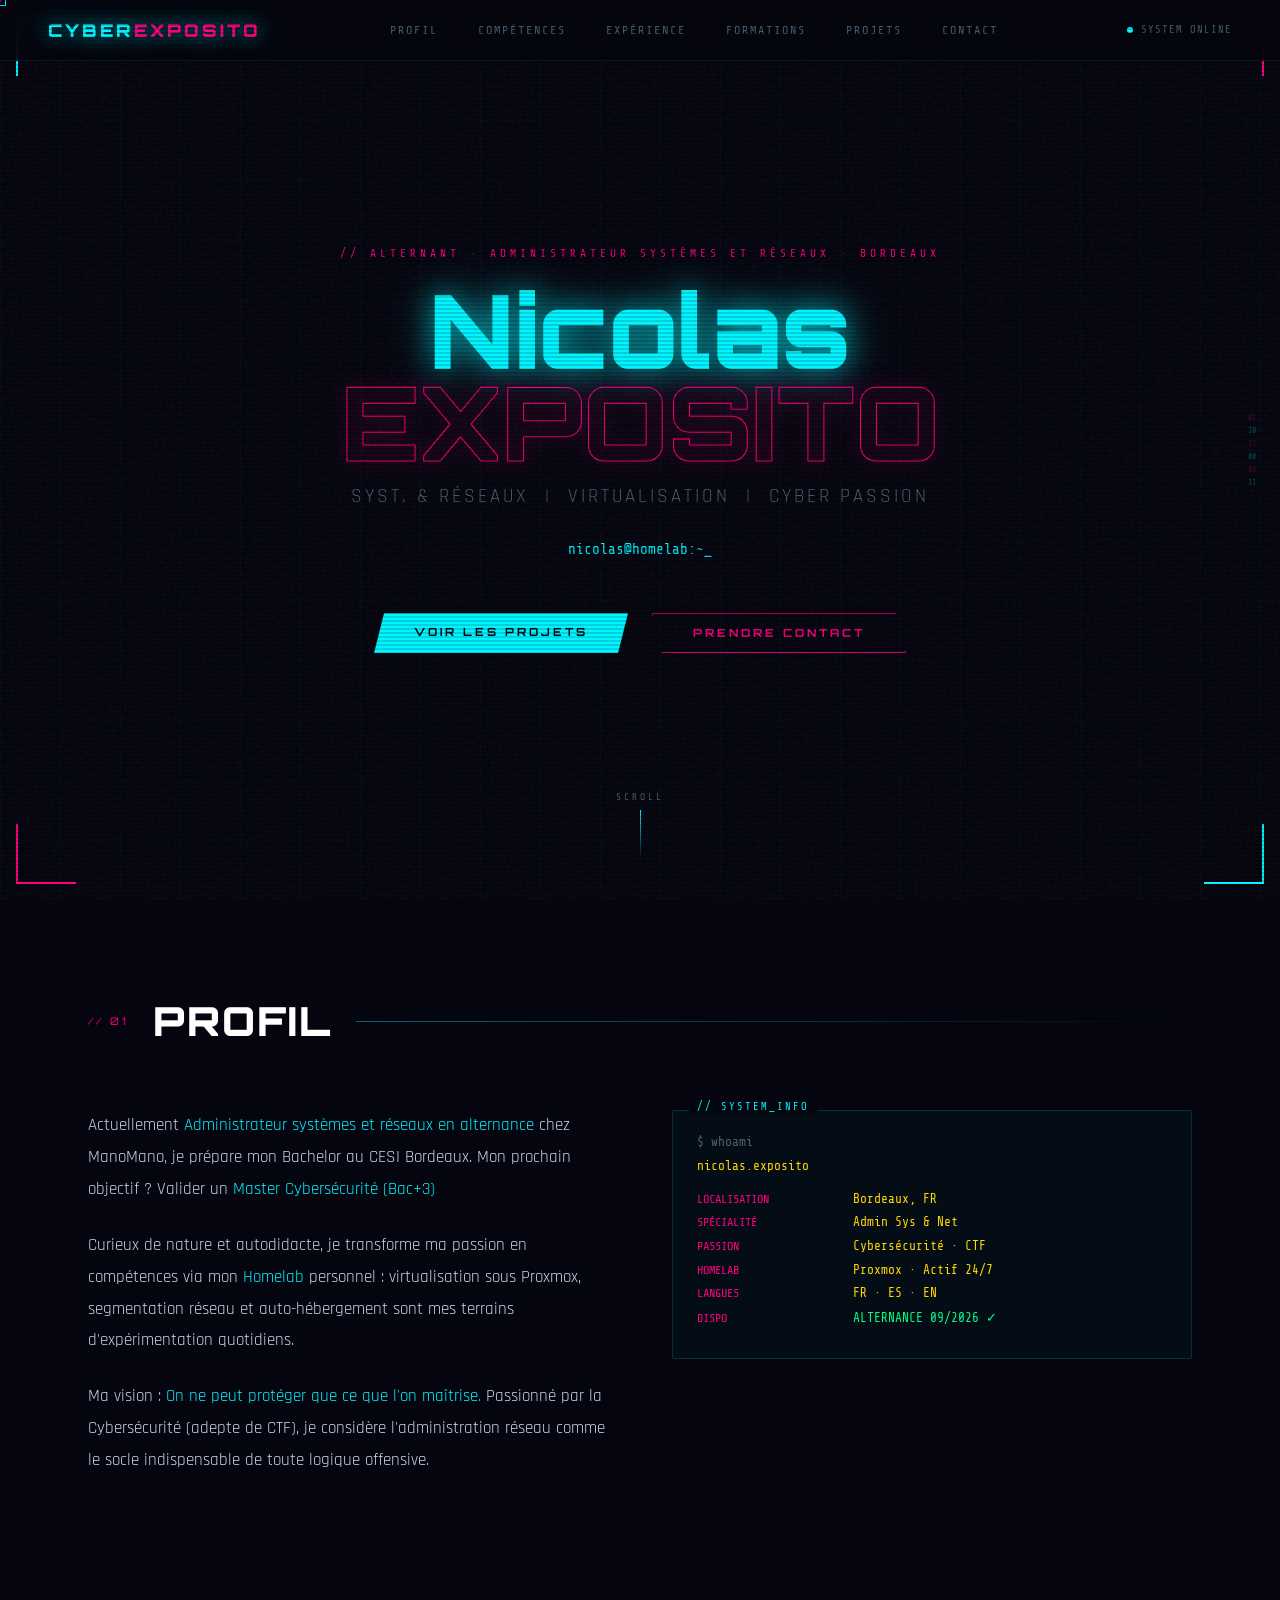
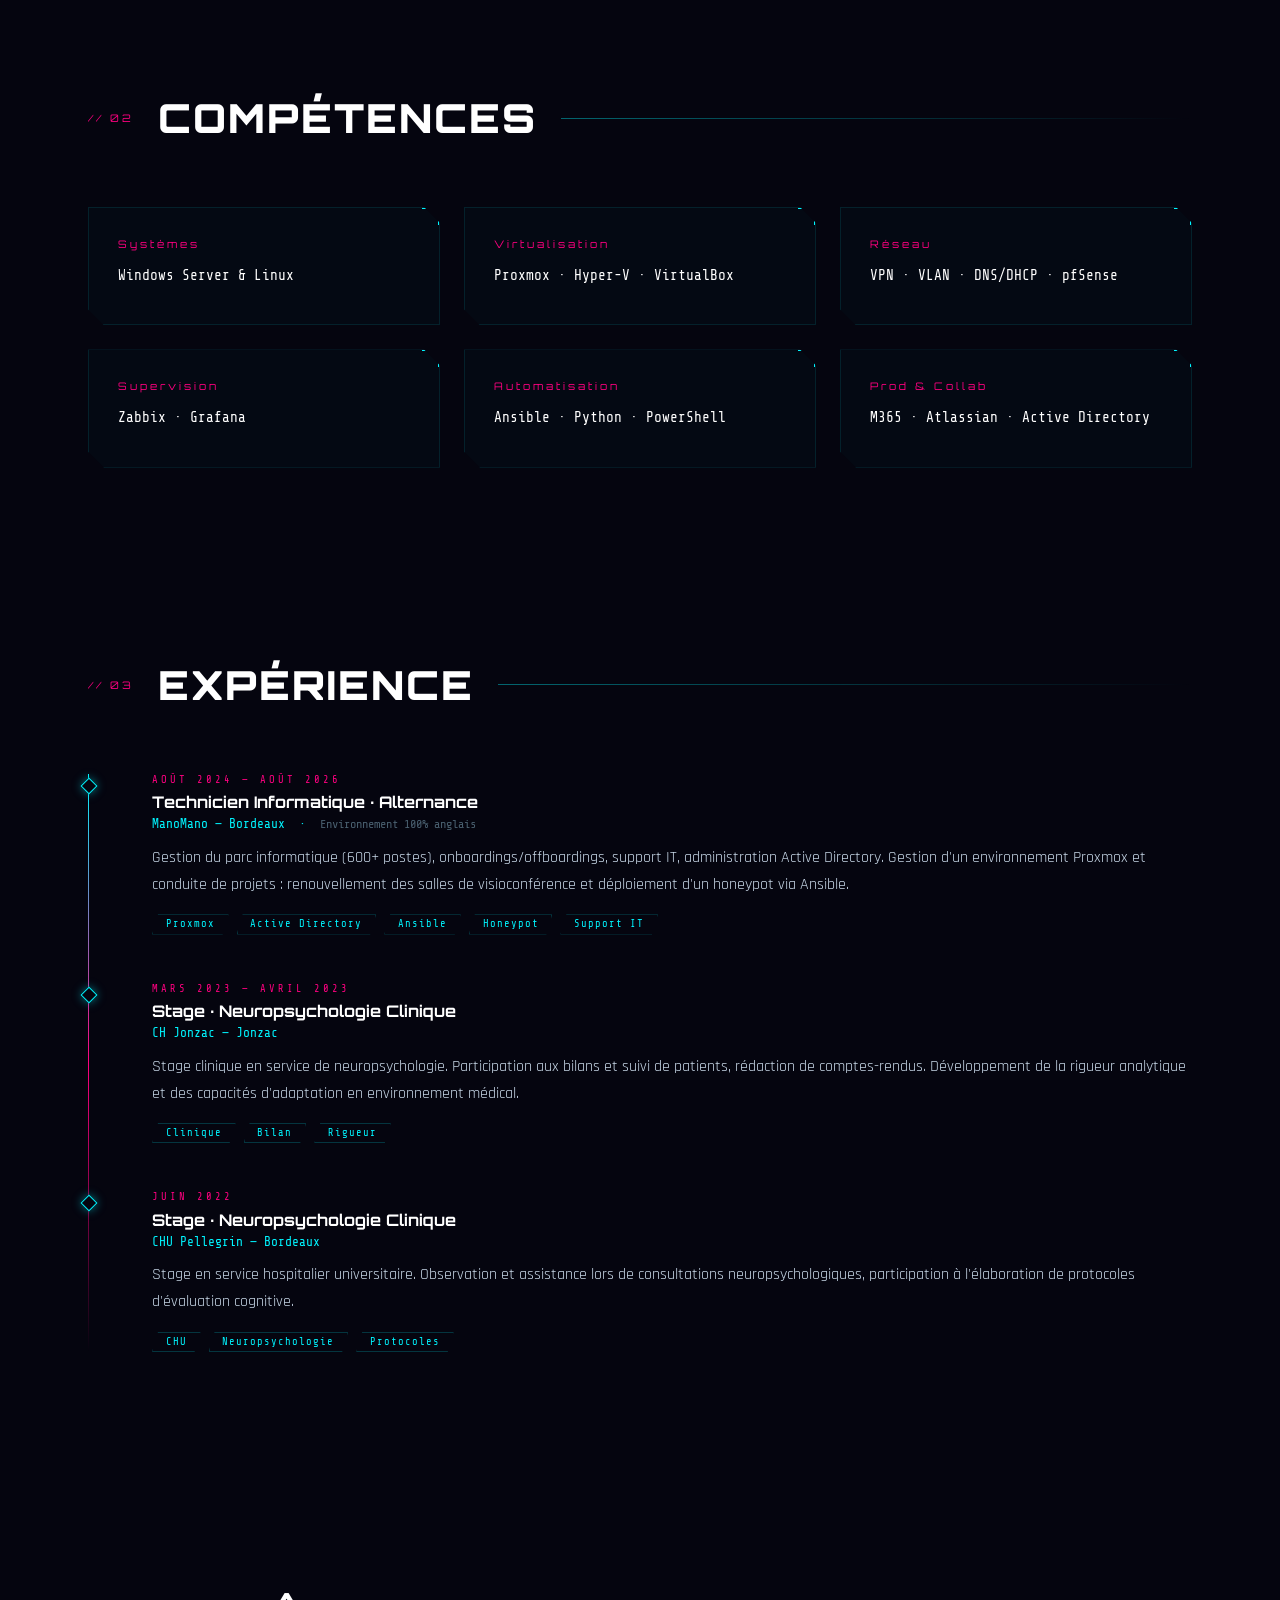
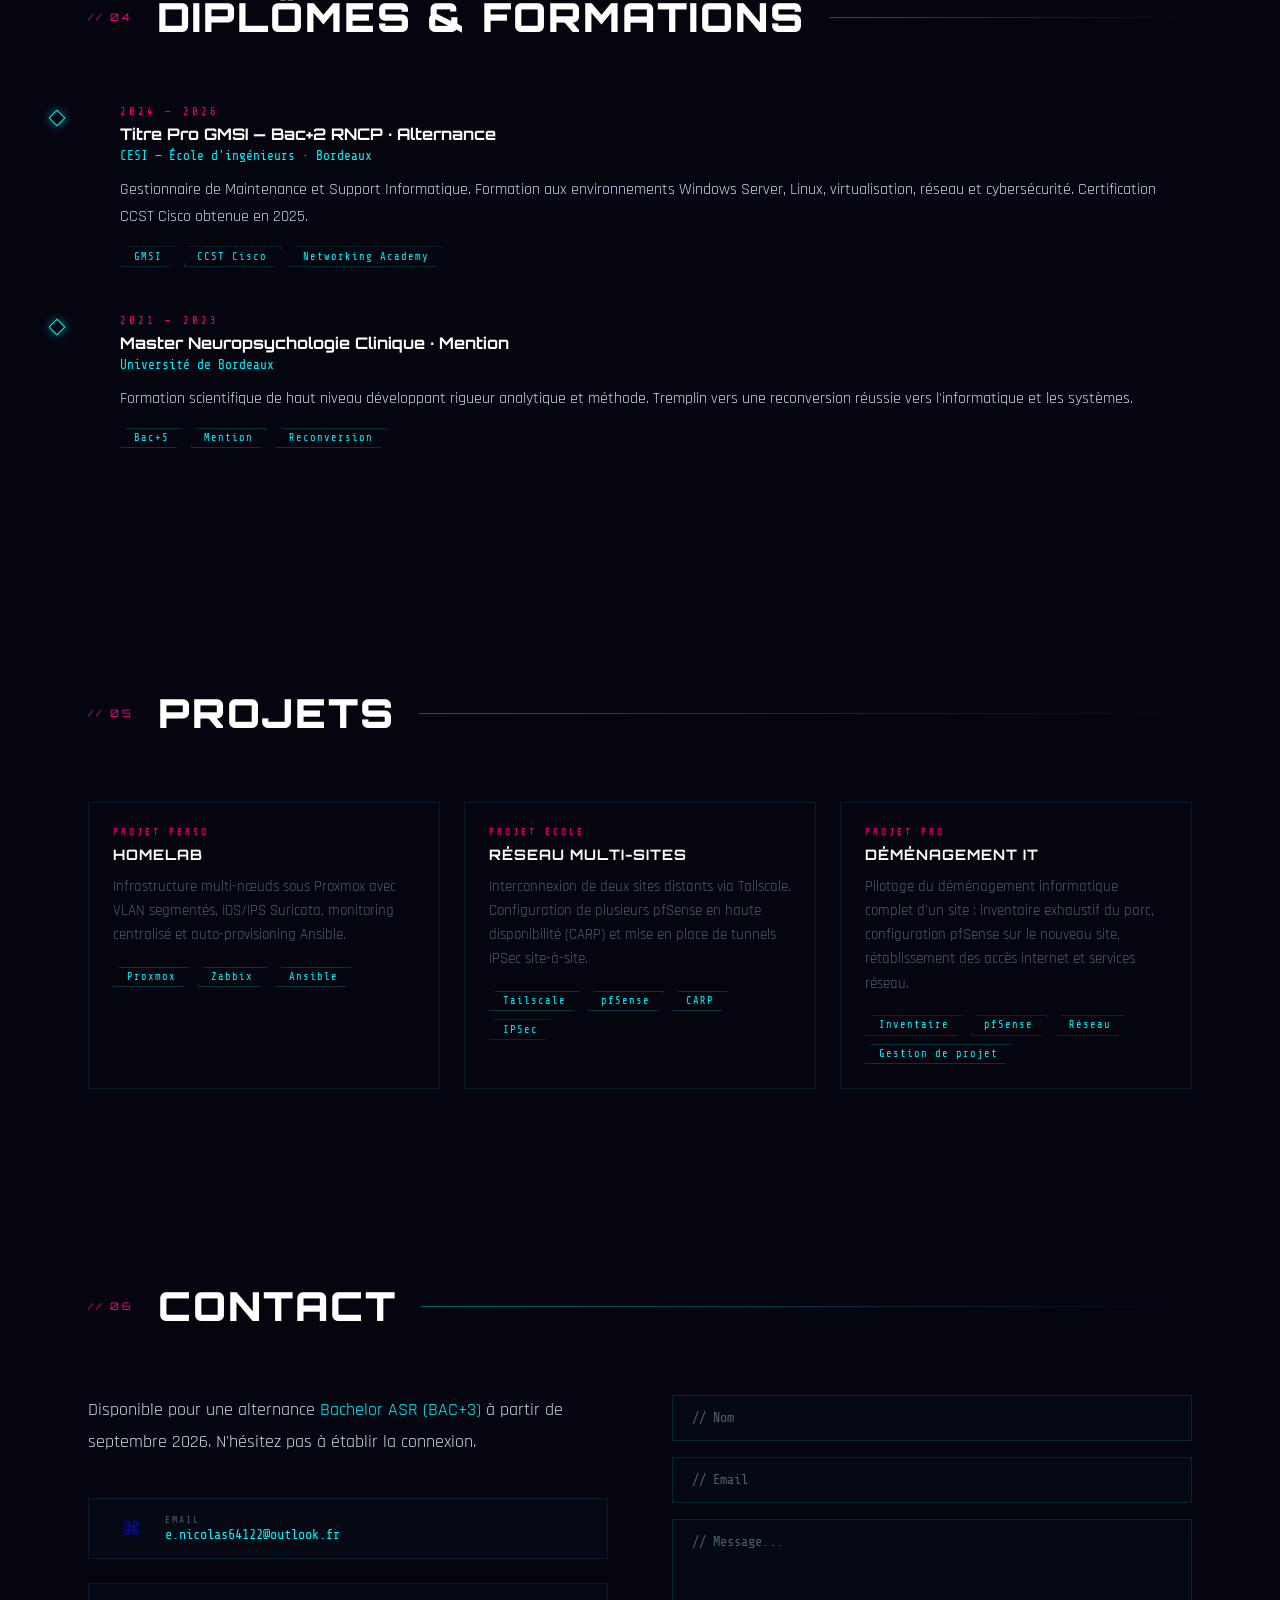
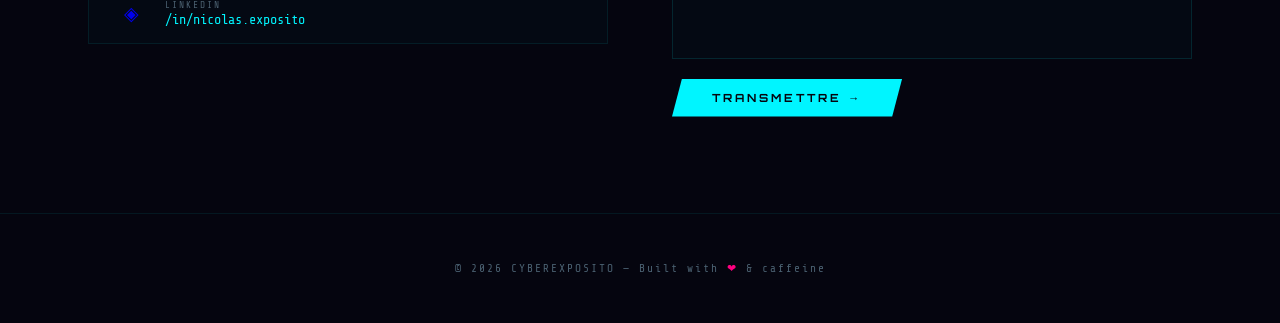
==== commit 59edf927: "Update index.html" ====
--- a/index.html
+++ b/index.html
@@ -53,7 +53,7 @@
 <!-- HERO -->
 <section id="hero">
   <div class="hero-content">
-    <p class="hero-tag">// Alternant · En recherche d'alternance ASR · Bordeaux</p>
+    <p class="hero-tag">// Alternant · Administrateur systèmes et réseaux · Bordeaux</p>
     <h1 class="hero-name">
       <span class="line1">Nicolas</span>
       <span class="line2">EXPOSITO</span>
@@ -80,10 +80,10 @@
   </div>
   <div class="about-grid">
     <div class="about-text reveal">
-      <p>Actuellement <span>Technicien Informatique en alternance</span> chez ManoMano, je prépare mon titre GMSI au CESI Bordeaux. Mon prochain objectif ? Valider un <span>Bachelor ASR (Bac+3)</span> dès septembre 2026 pour monter en puissance sur l'ingénierie système et réseau.</p>
+      <p>Actuellement <span>Administrateur systèmes et réseaux en alternance</span> chez ManoMano, je prépare mon Bachelor au CESI Bordeaux. Mon prochain objectif ? Valider un <span>Master Cybersécurité (Bac+3)</span> </p>
       <p>Curieux de nature et autodidacte, je transforme ma passion en compétences via mon <span>Homelab</span> personnel : virtualisation sous Proxmox, segmentation réseau et auto-hébergement sont mes terrains d'expérimentation quotidiens.</p>
       <p>Ma vision : <span>On ne peut protéger que ce que l'on maîtrise.</span> Passionné par la Cybersécurité (adepte de CTF), je considère l'administration réseau comme le socle indispensable de toute logique offensive.</p>
-      <p style="color:var(--cyan);margin-top:0.5rem;">🚀 Je recherche activement ma future alternance pour 2026. Discutons-en !</p>
+      
     </div>
     <div class="terminal-box reveal">
       <div class="terminal-line">
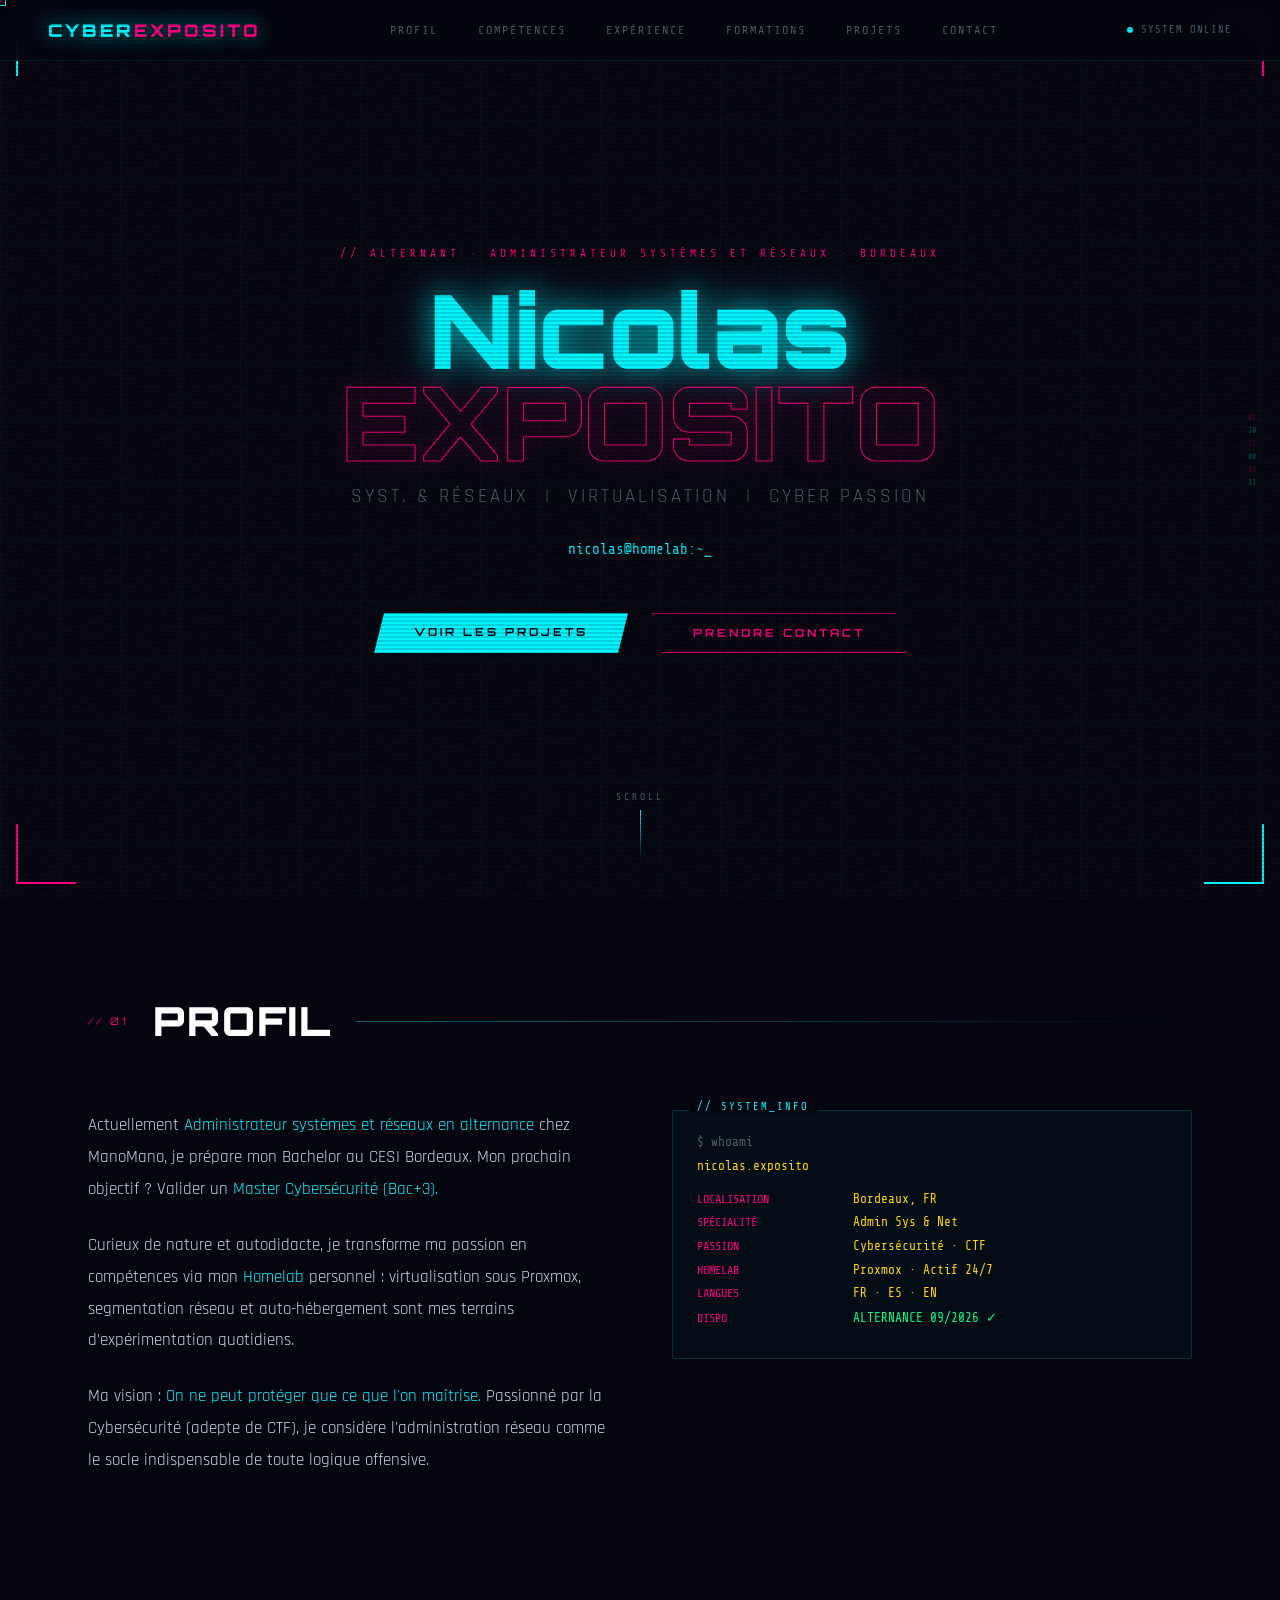
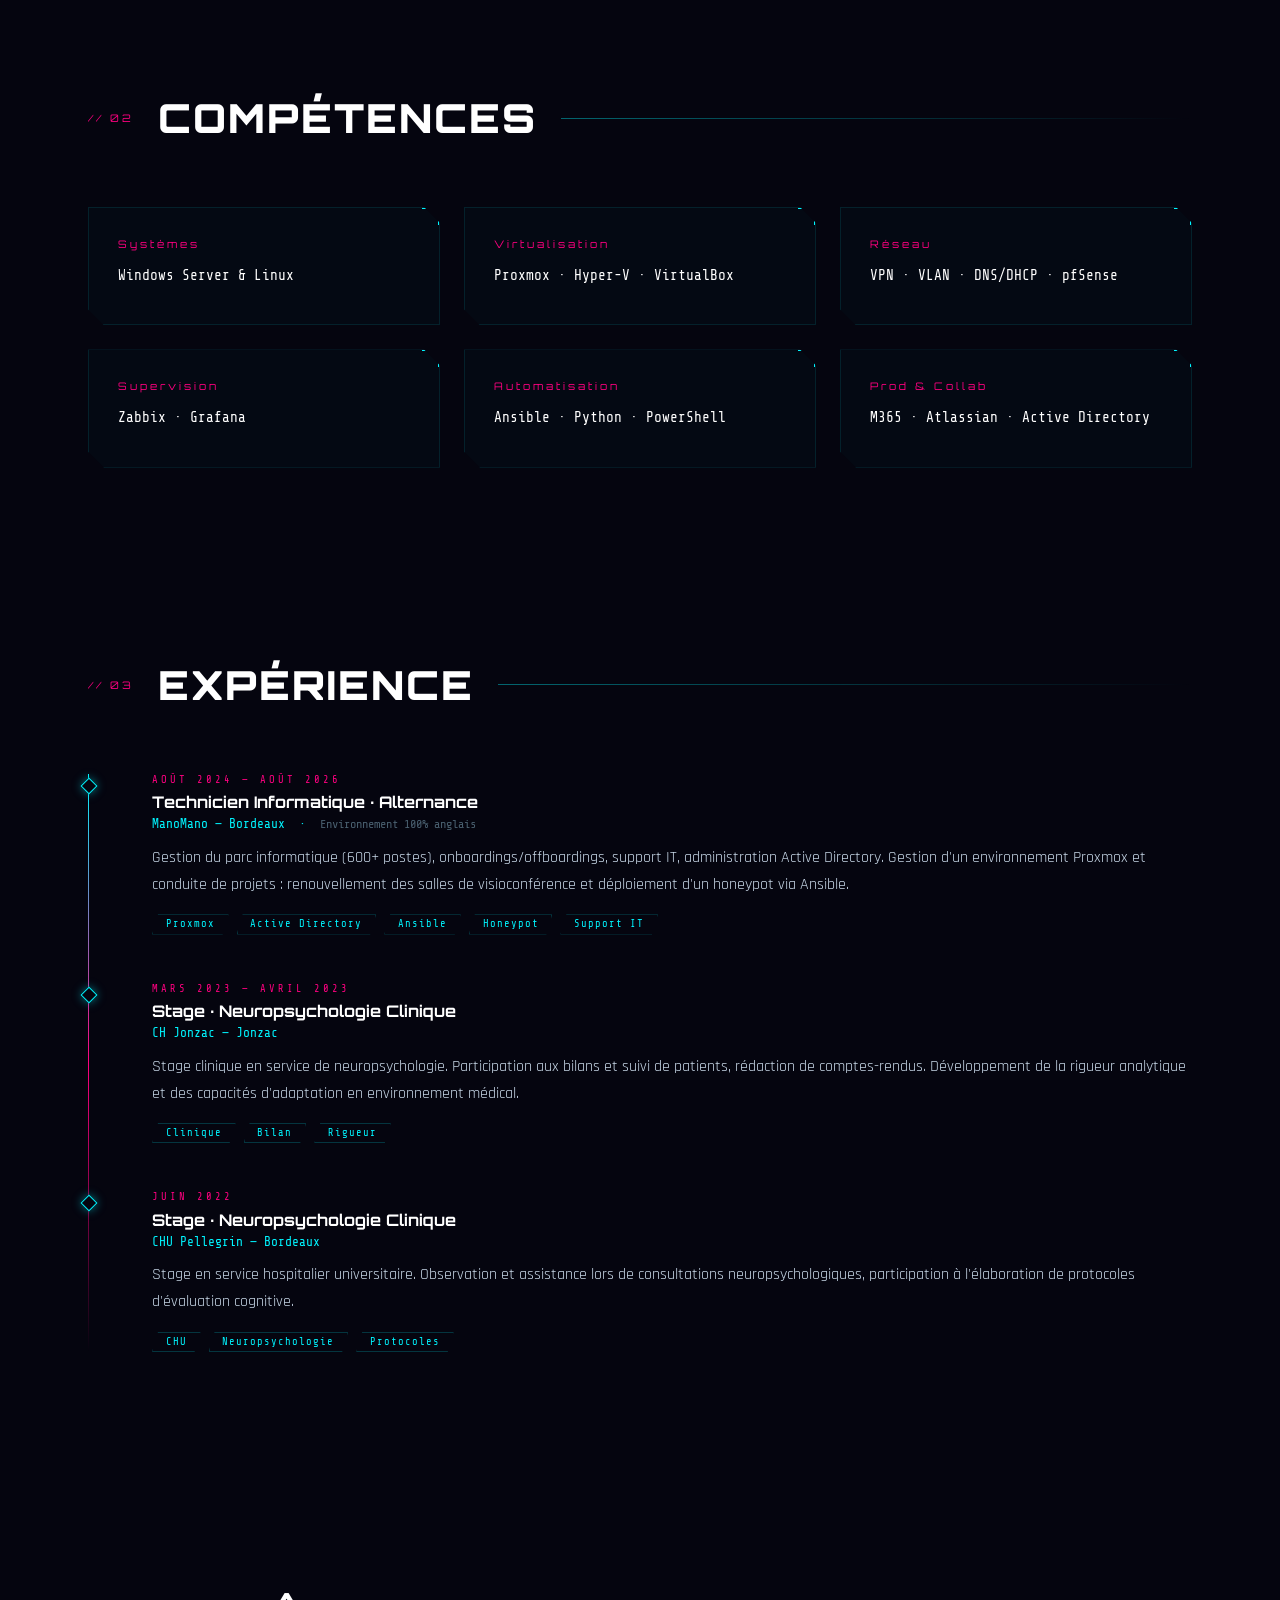
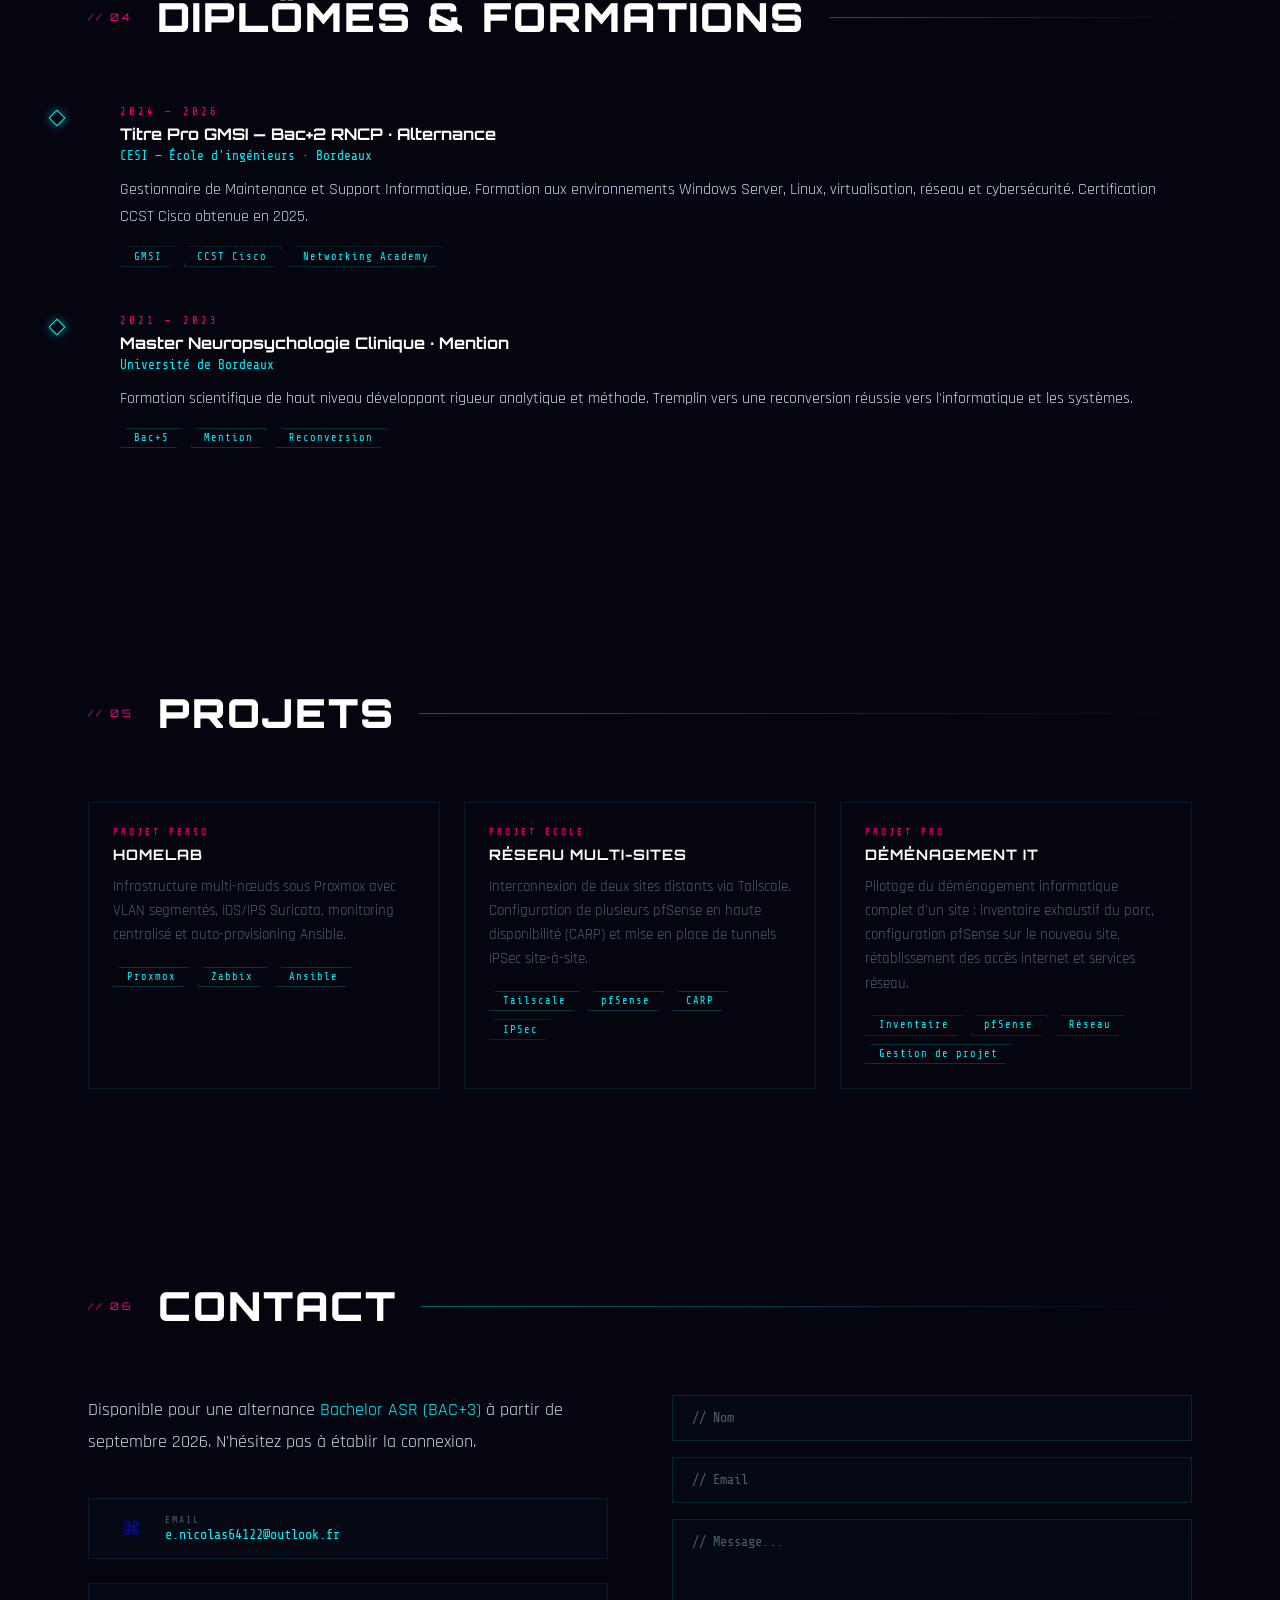
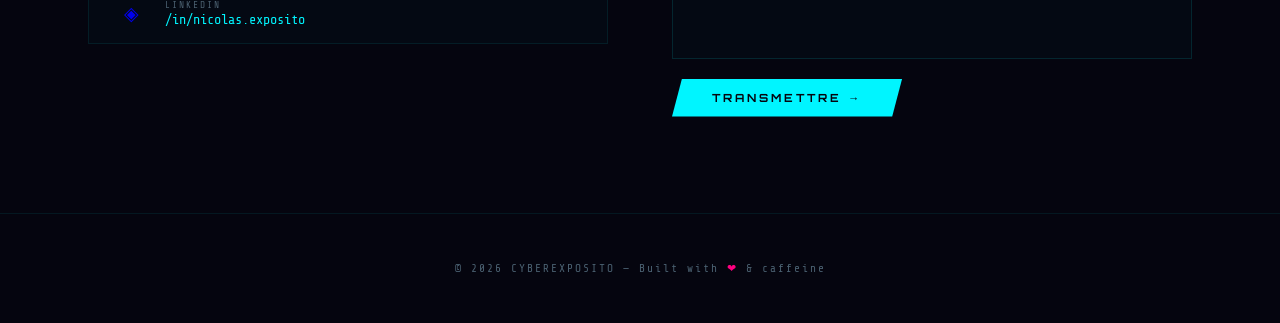
==== commit 4125e744: "Update index.html" ====
--- a/index.html
+++ b/index.html
@@ -80,7 +80,7 @@
   </div>
   <div class="about-grid">
     <div class="about-text reveal">
-      <p>Actuellement <span>Administrateur systèmes et réseaux en alternance</span> chez ManoMano, je prépare mon Bachelor au CESI Bordeaux. Mon prochain objectif ? Valider un <span>Master Cybersécurité (Bac+3)</span> </p>
+      <p>Actuellement <span>Administrateur systèmes et réseaux en alternance</span> chez ManoMano, je prépare mon Bachelor au CESI Bordeaux. Mon prochain objectif ? Valider un <span>Master Cybersécurité (Bac+3).</span> </p>
       <p>Curieux de nature et autodidacte, je transforme ma passion en compétences via mon <span>Homelab</span> personnel : virtualisation sous Proxmox, segmentation réseau et auto-hébergement sont mes terrains d'expérimentation quotidiens.</p>
       <p>Ma vision : <span>On ne peut protéger que ce que l'on maîtrise.</span> Passionné par la Cybersécurité (adepte de CTF), je considère l'administration réseau comme le socle indispensable de toute logique offensive.</p>
       
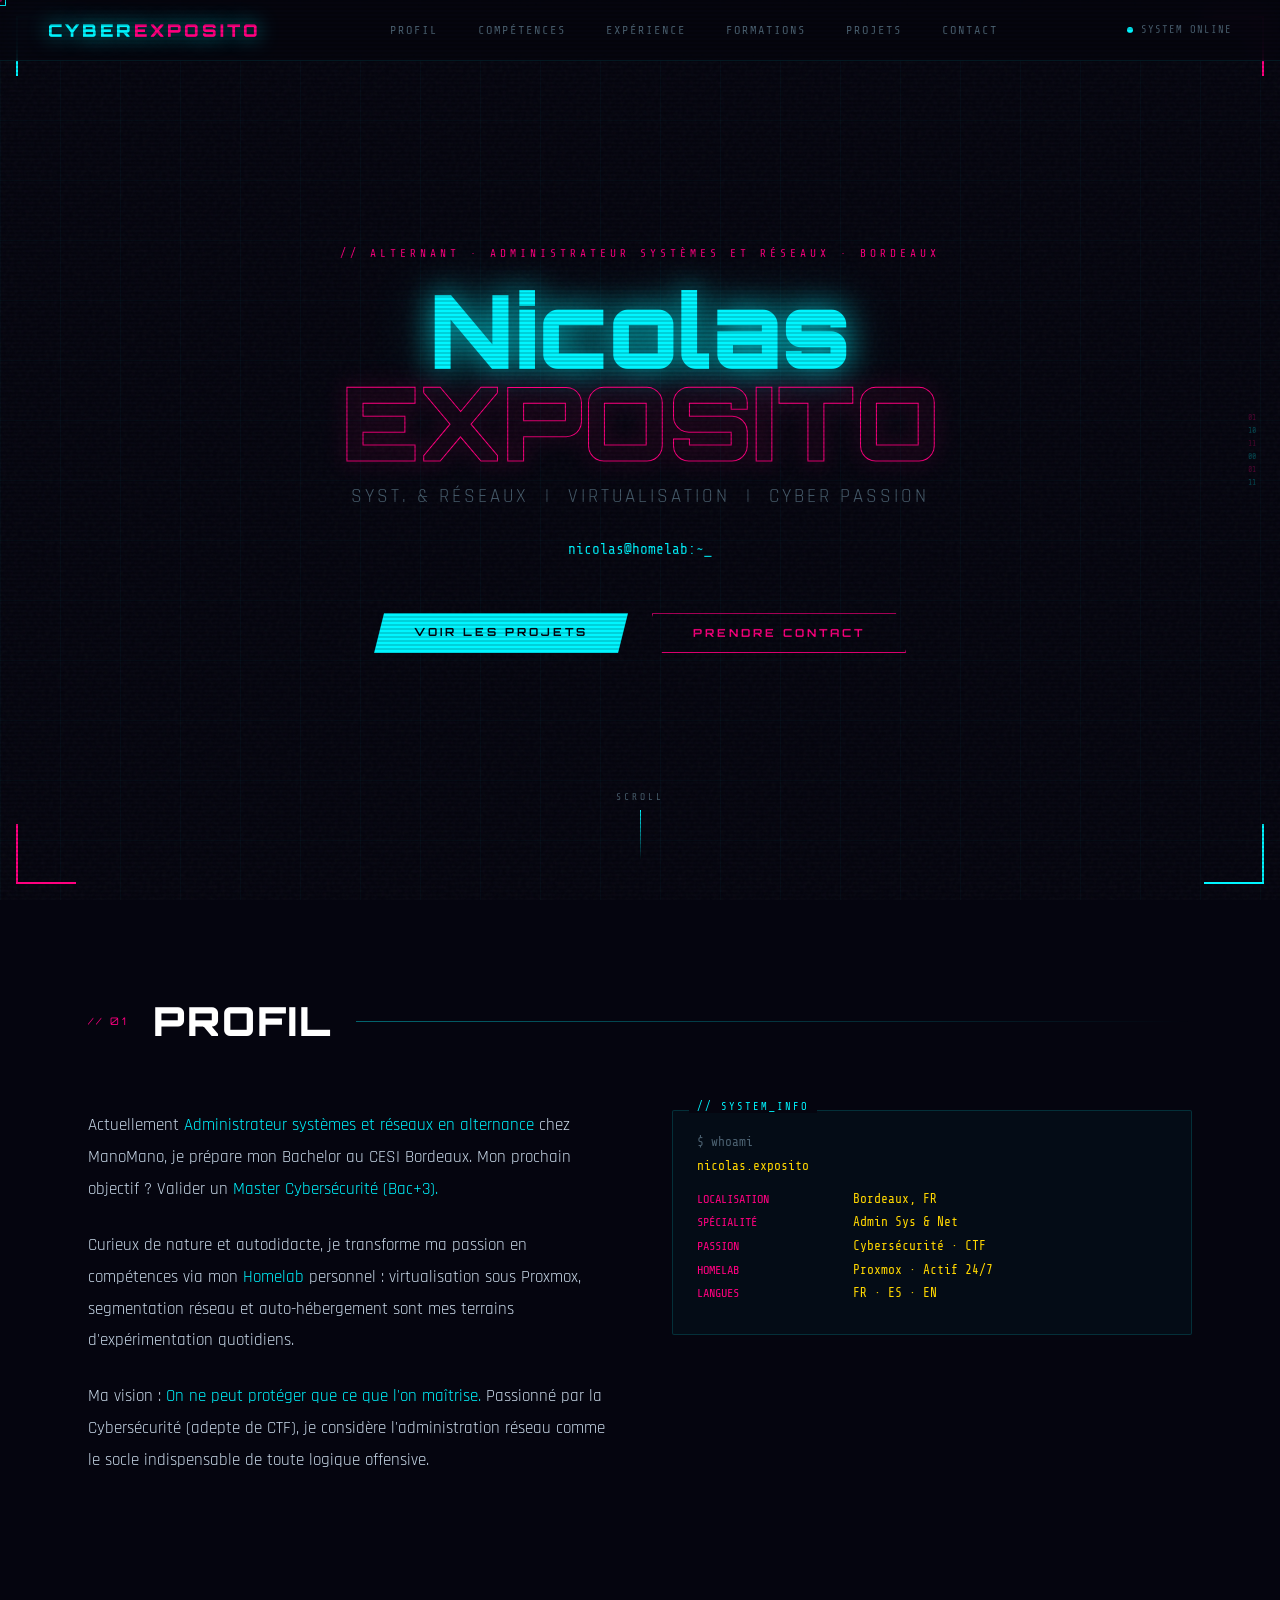
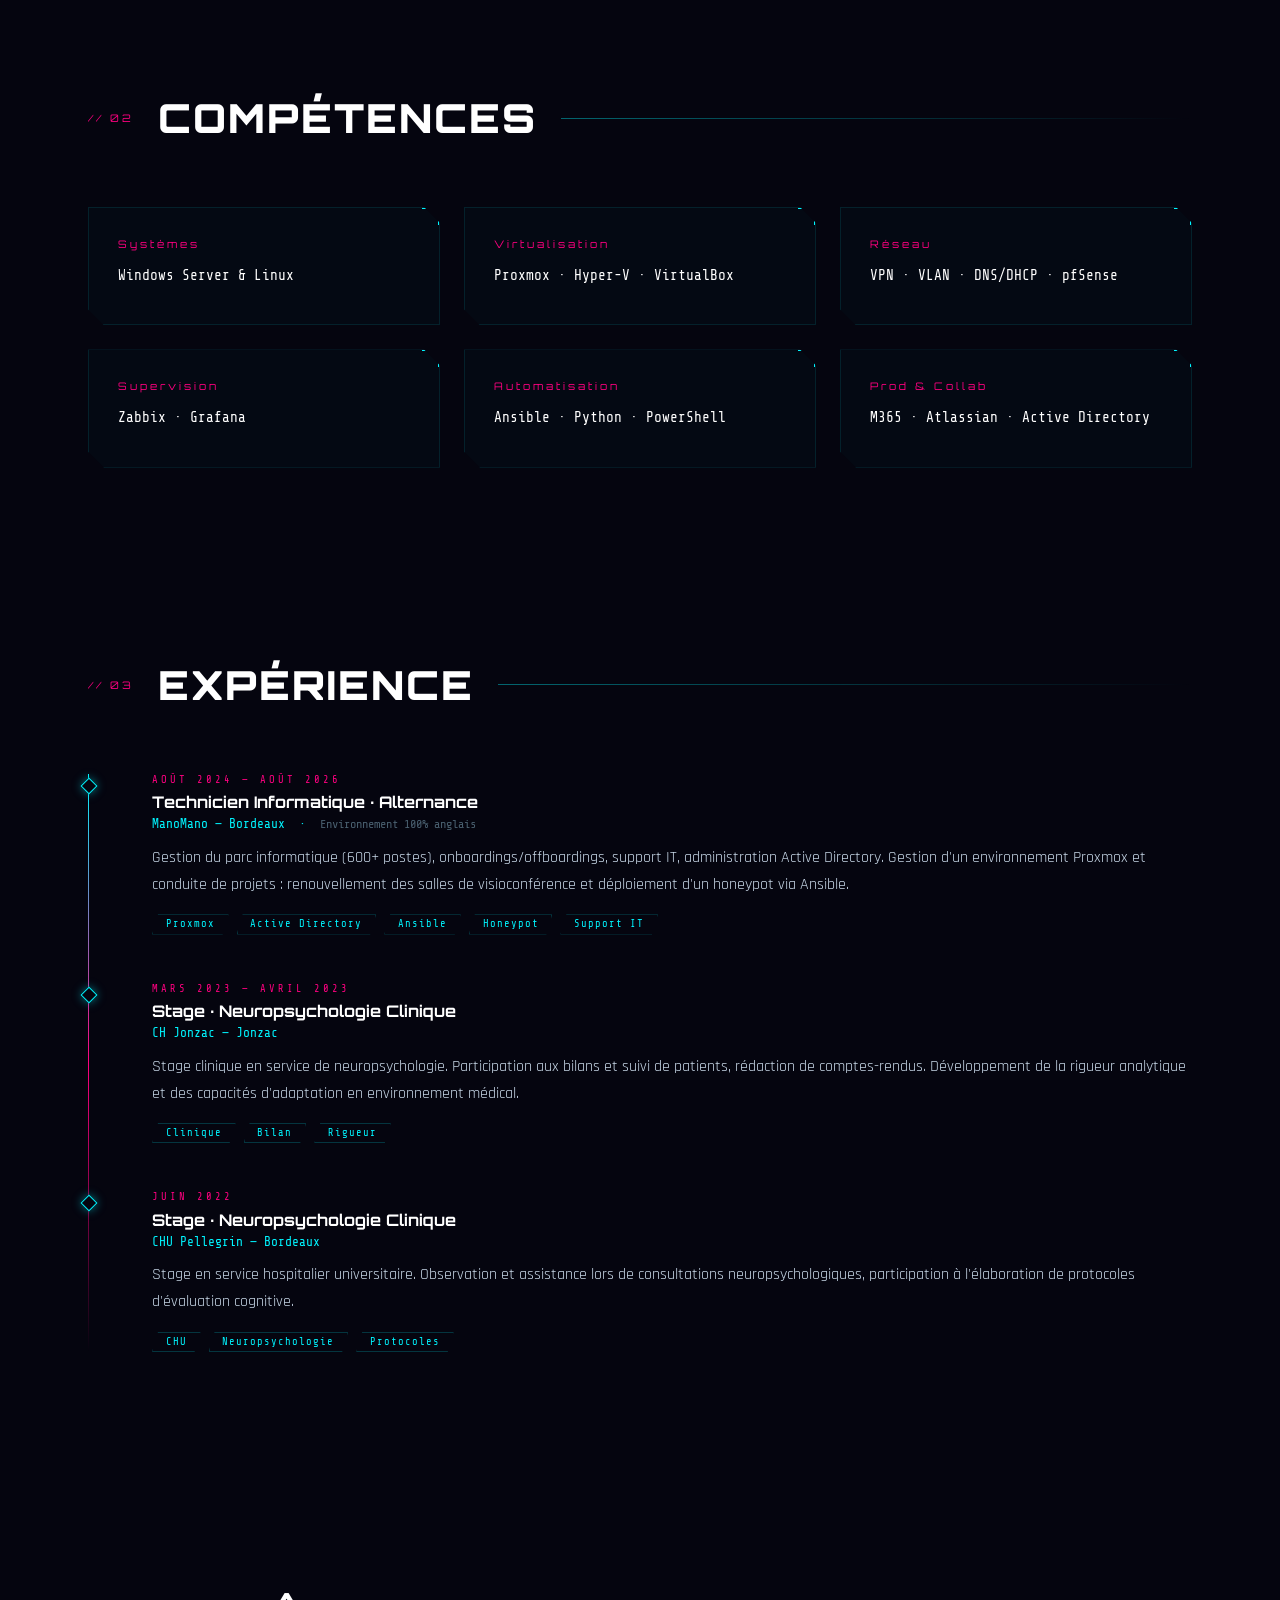
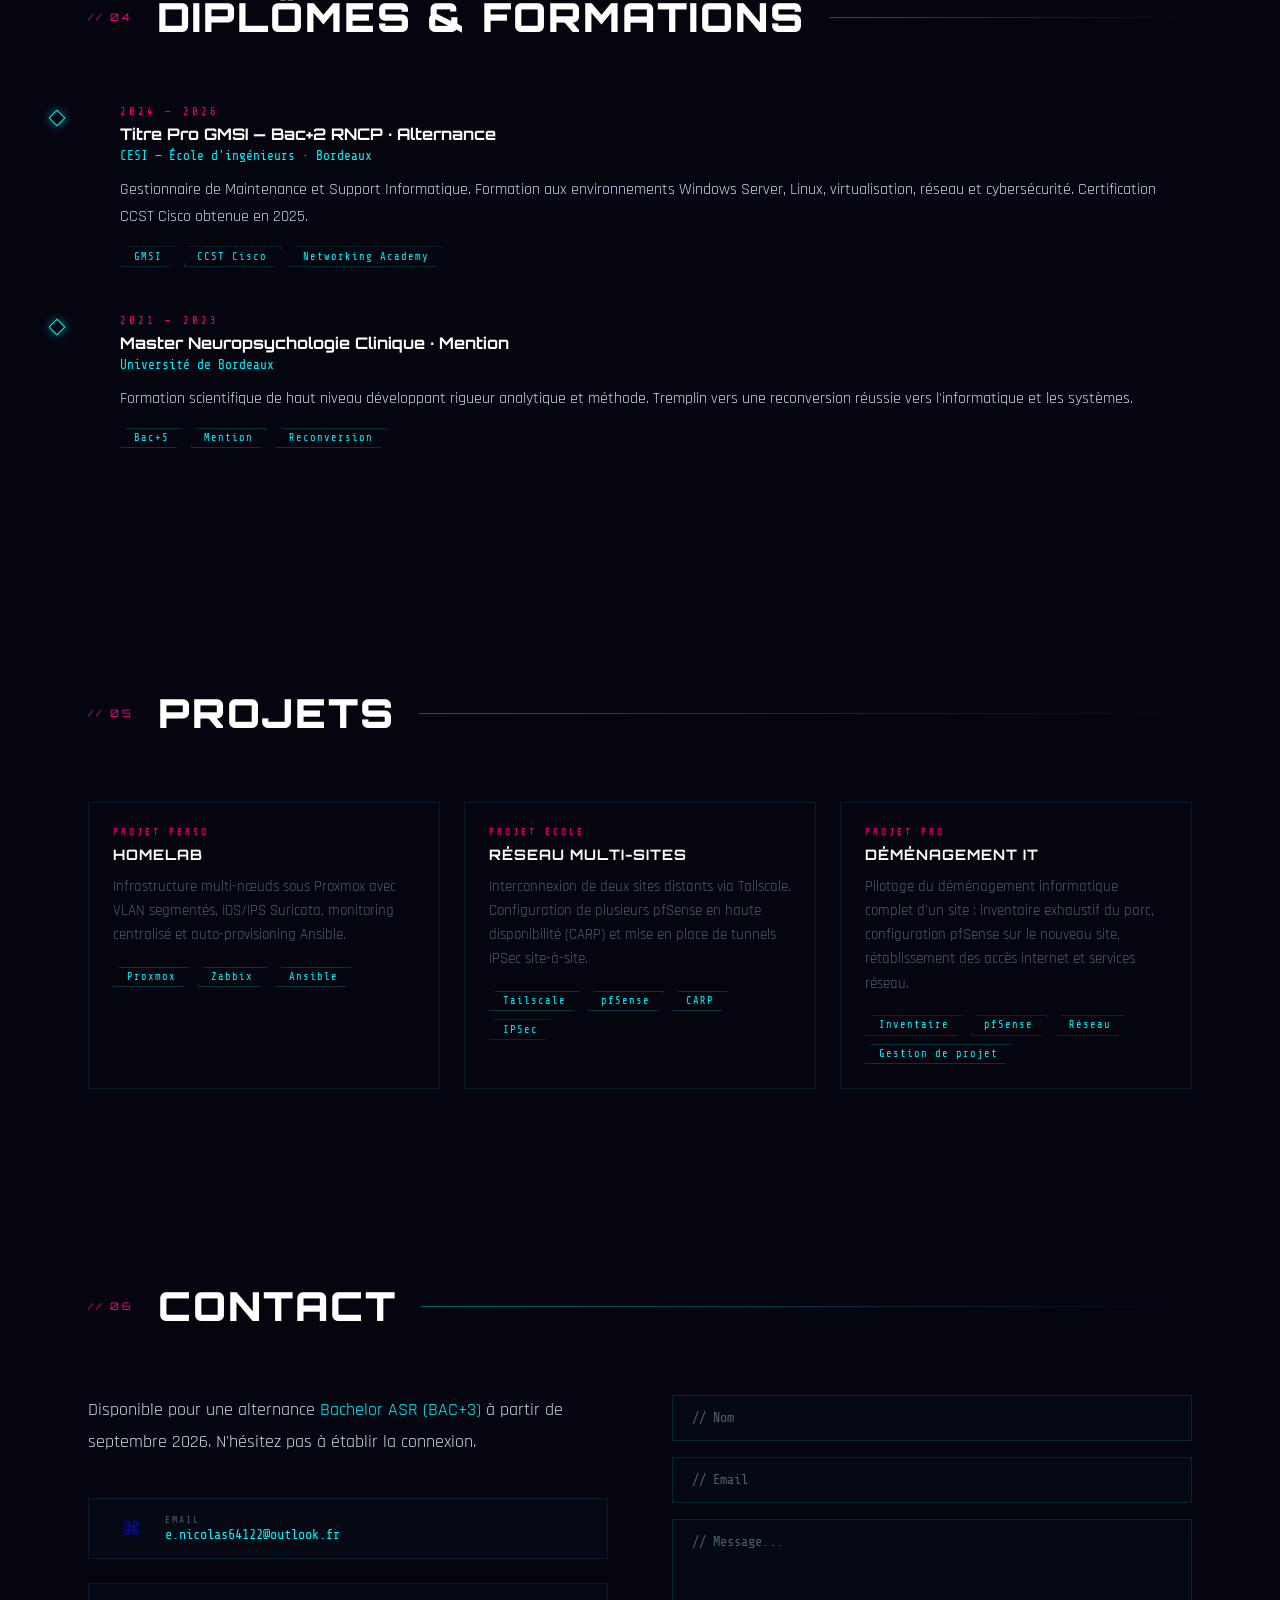
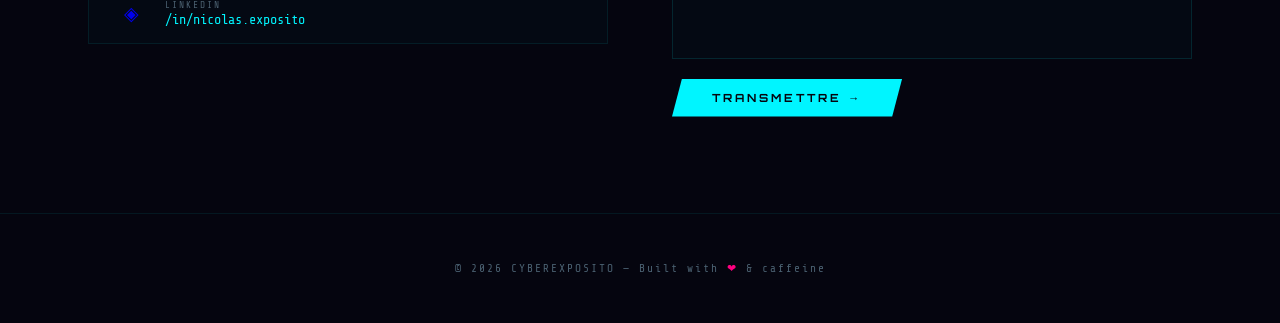
==== commit 8c5f4045: "Update index.html" ====
--- a/index.html
+++ b/index.html
@@ -112,10 +112,6 @@
         <span class="terminal-key">LANGUES</span>
         <span class="terminal-val">FR · ES · EN</span>
       </div>
-      <div class="terminal-line">
-        <span class="terminal-key">DISPO</span>
-        <span class="terminal-val" style="color:#00ff88;">ALTERNANCE 09/2026 ✓</span>
-      </div>
     </div>
   </div>
 </section>
